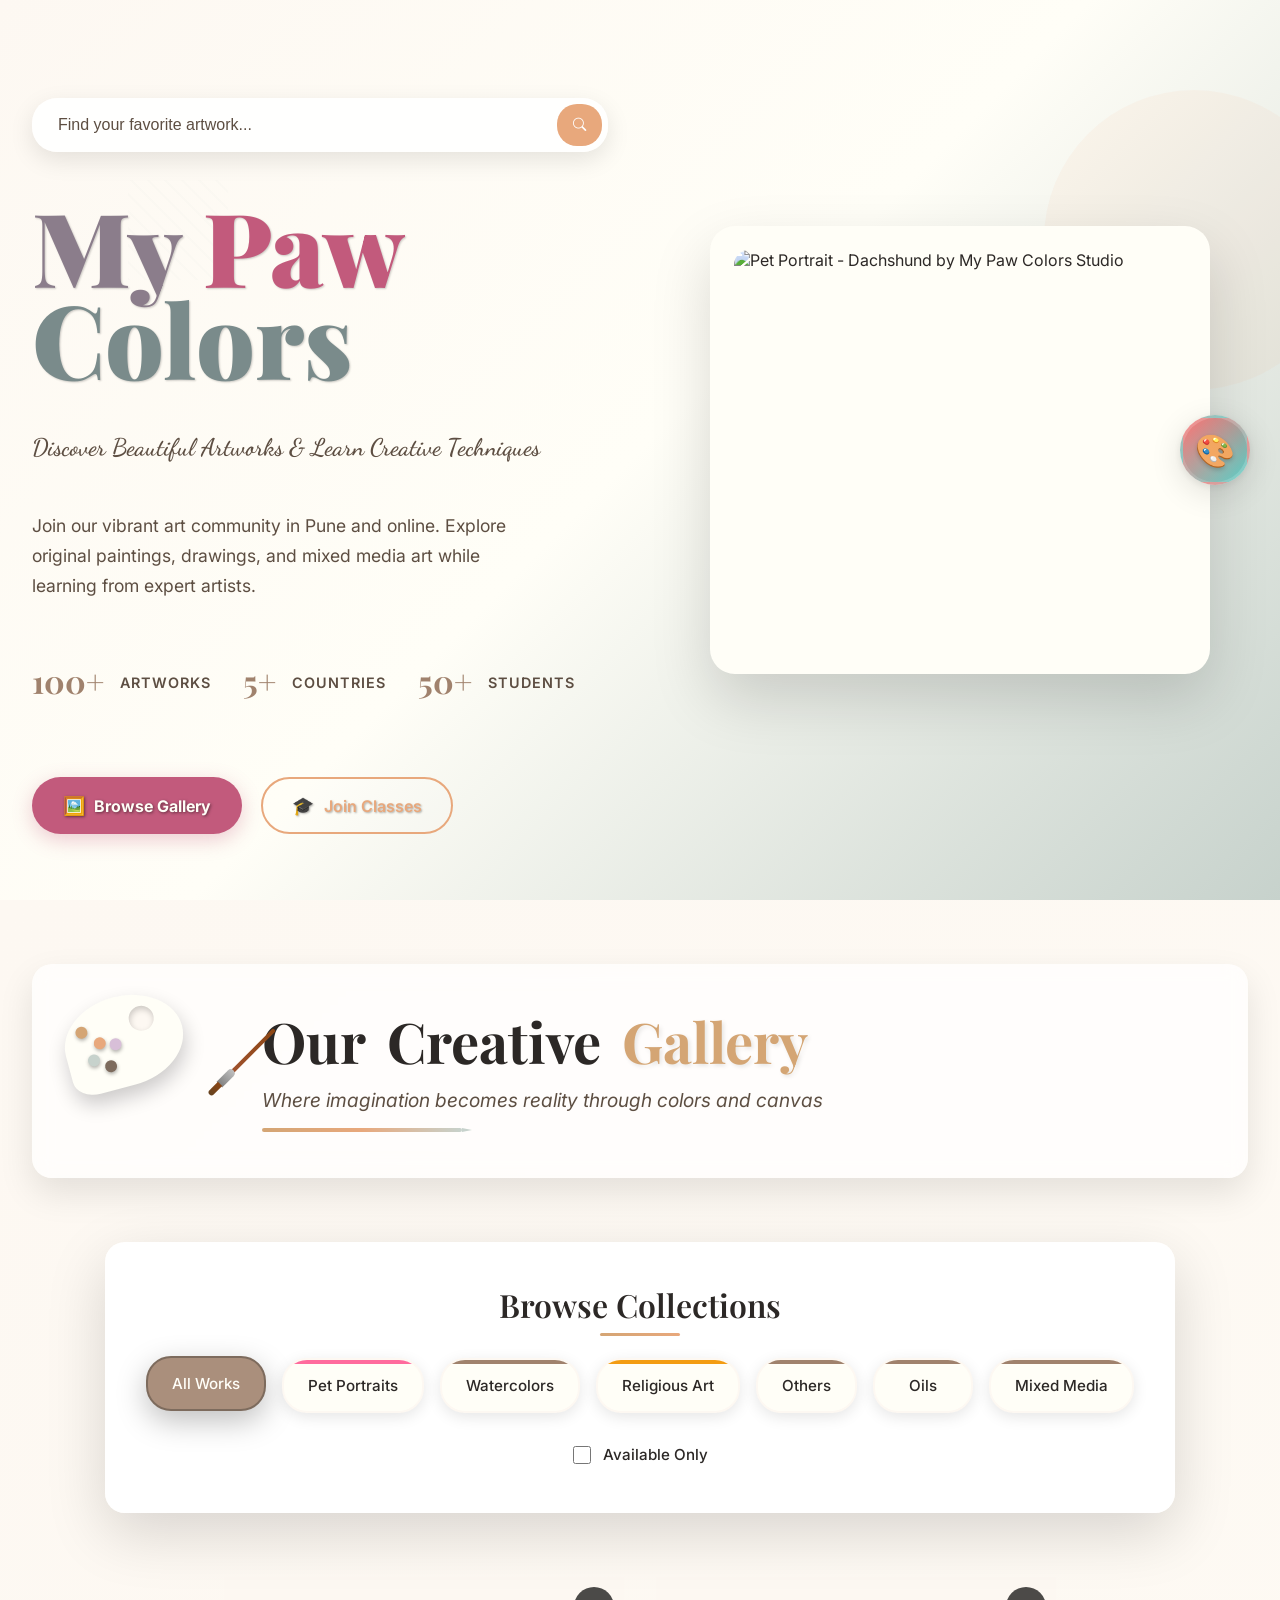
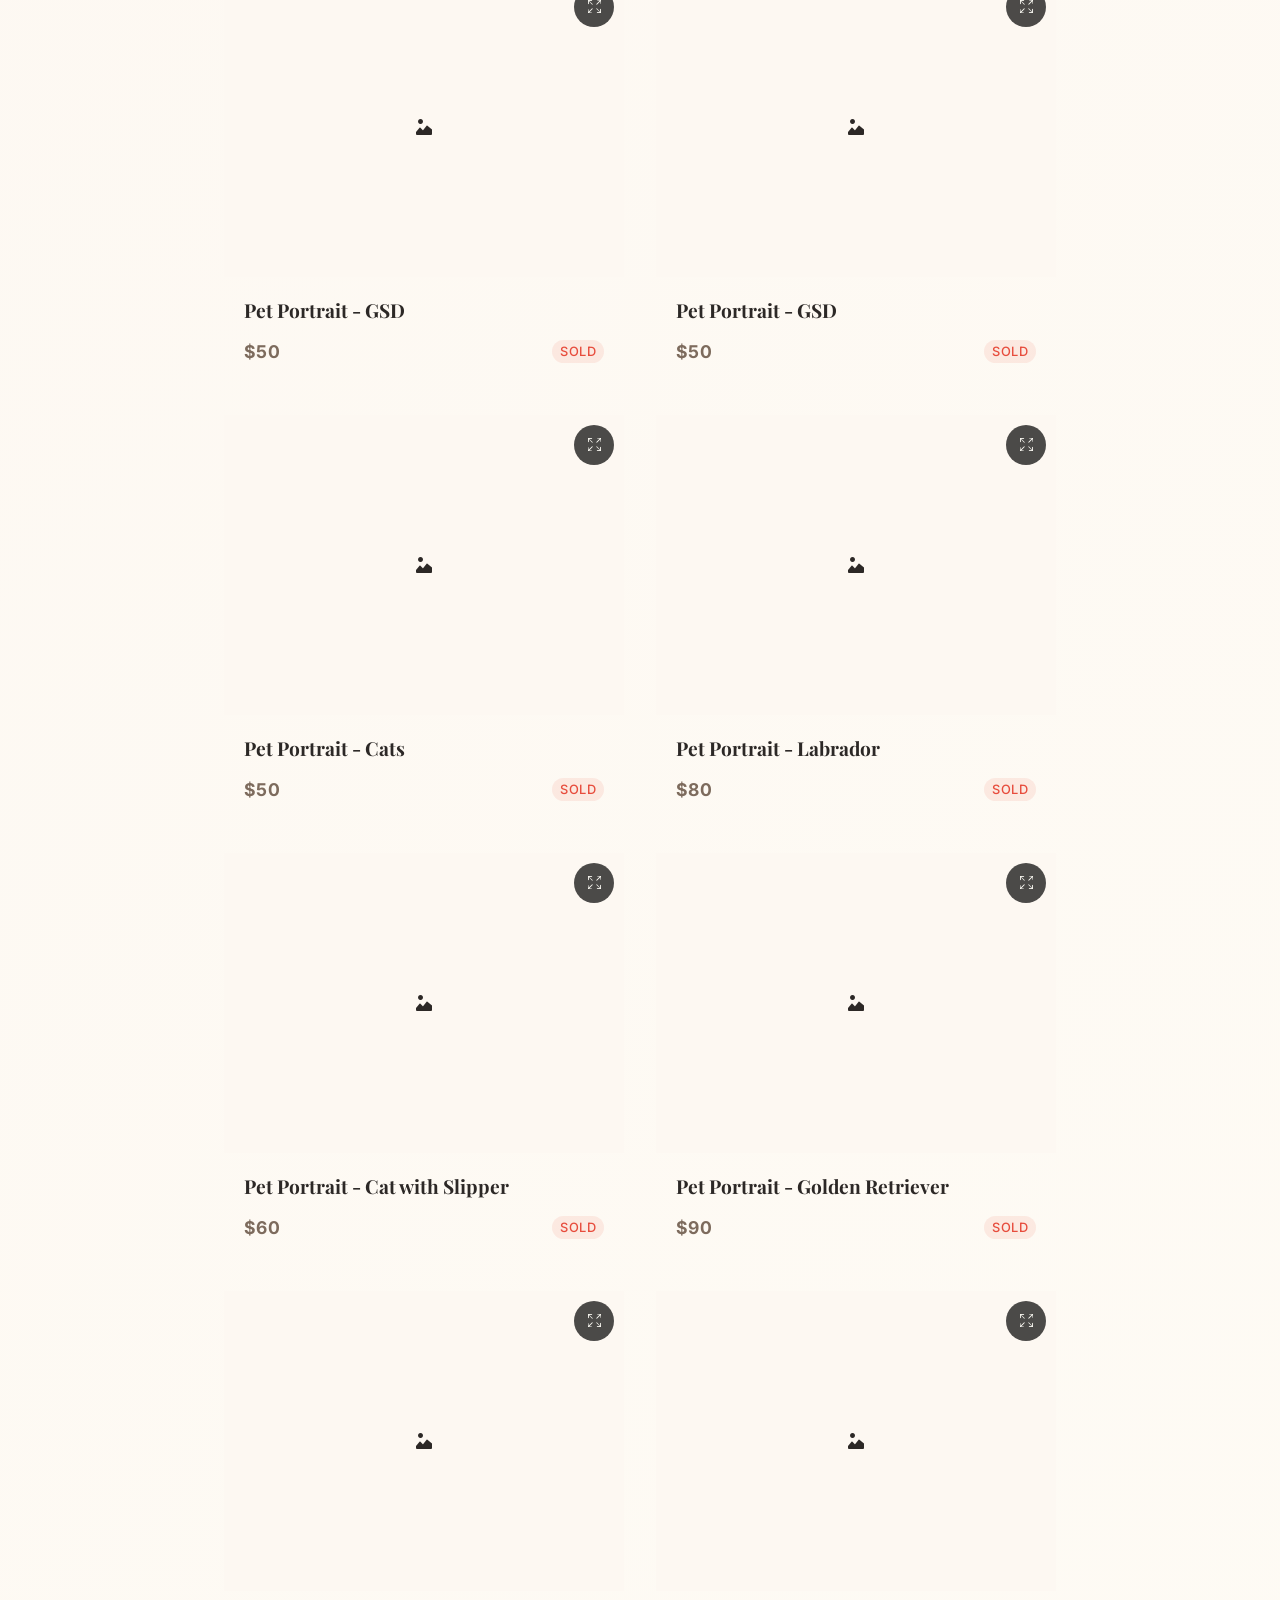
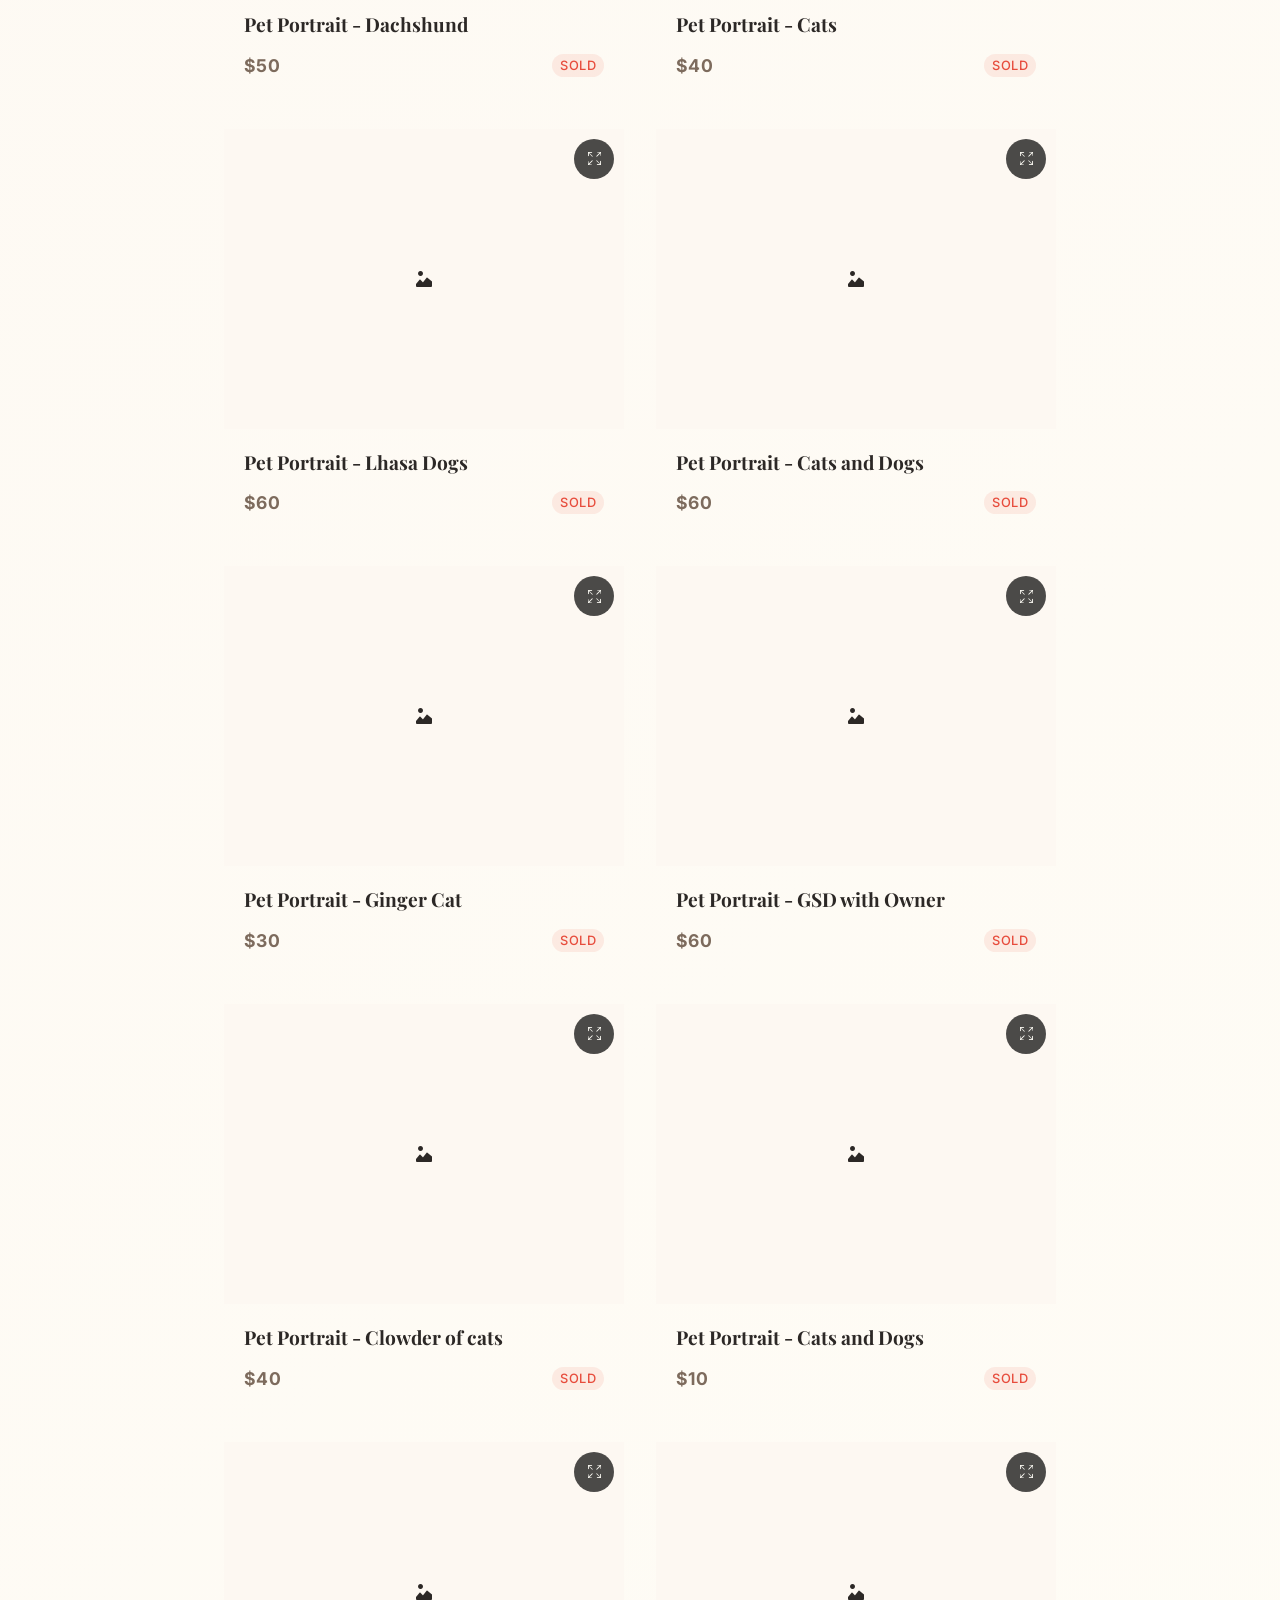
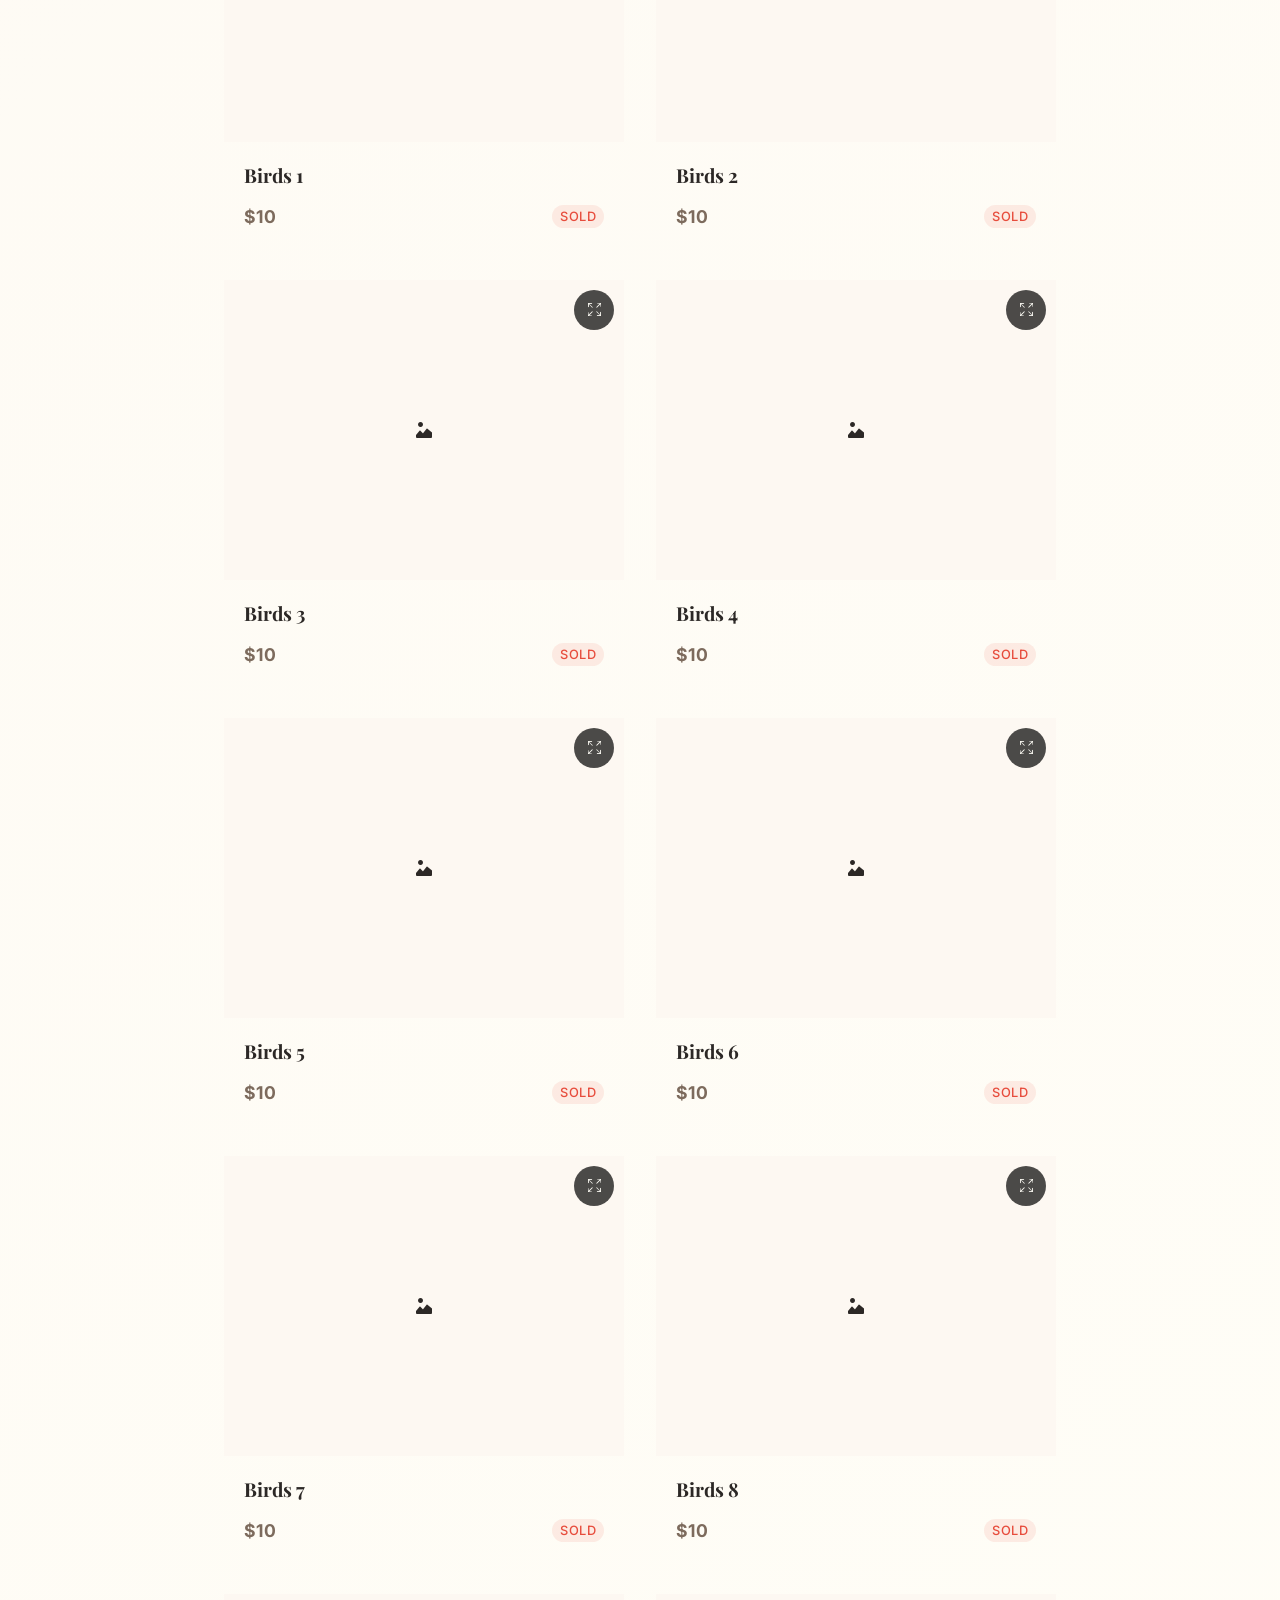
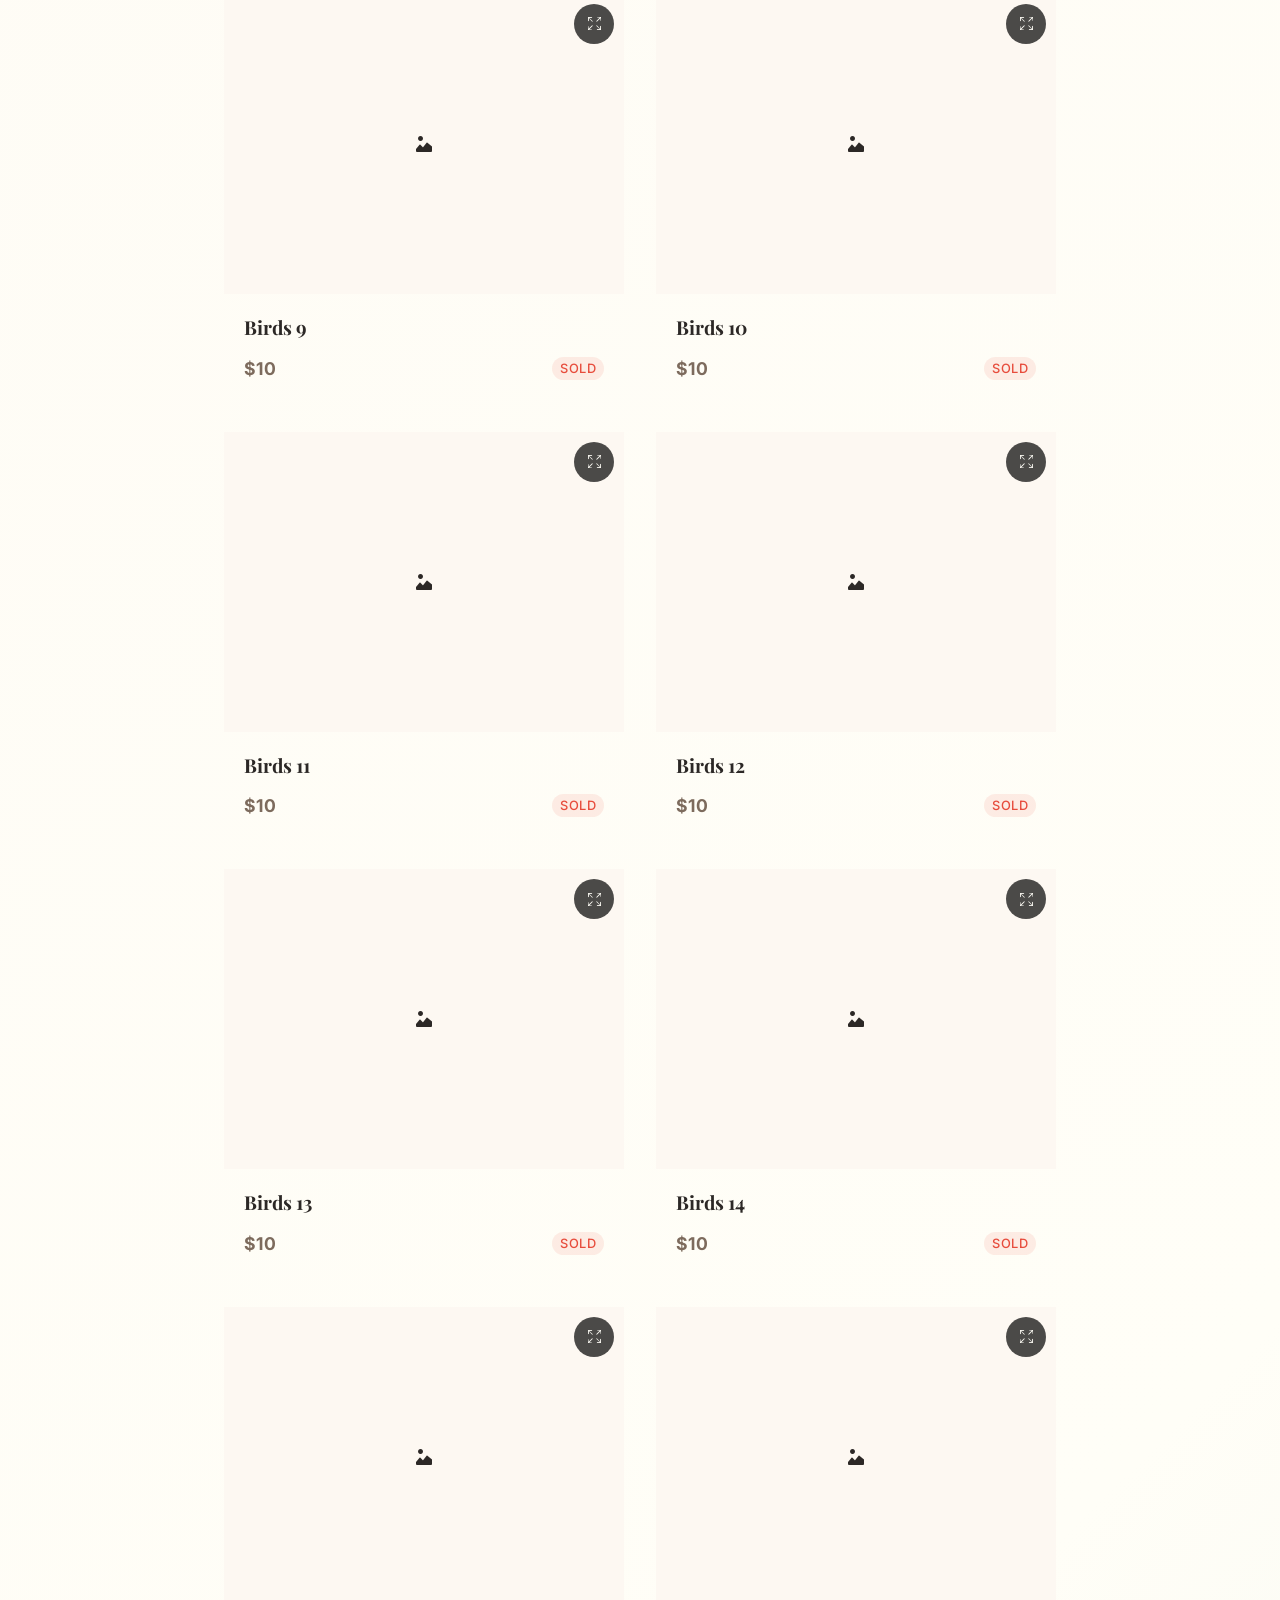
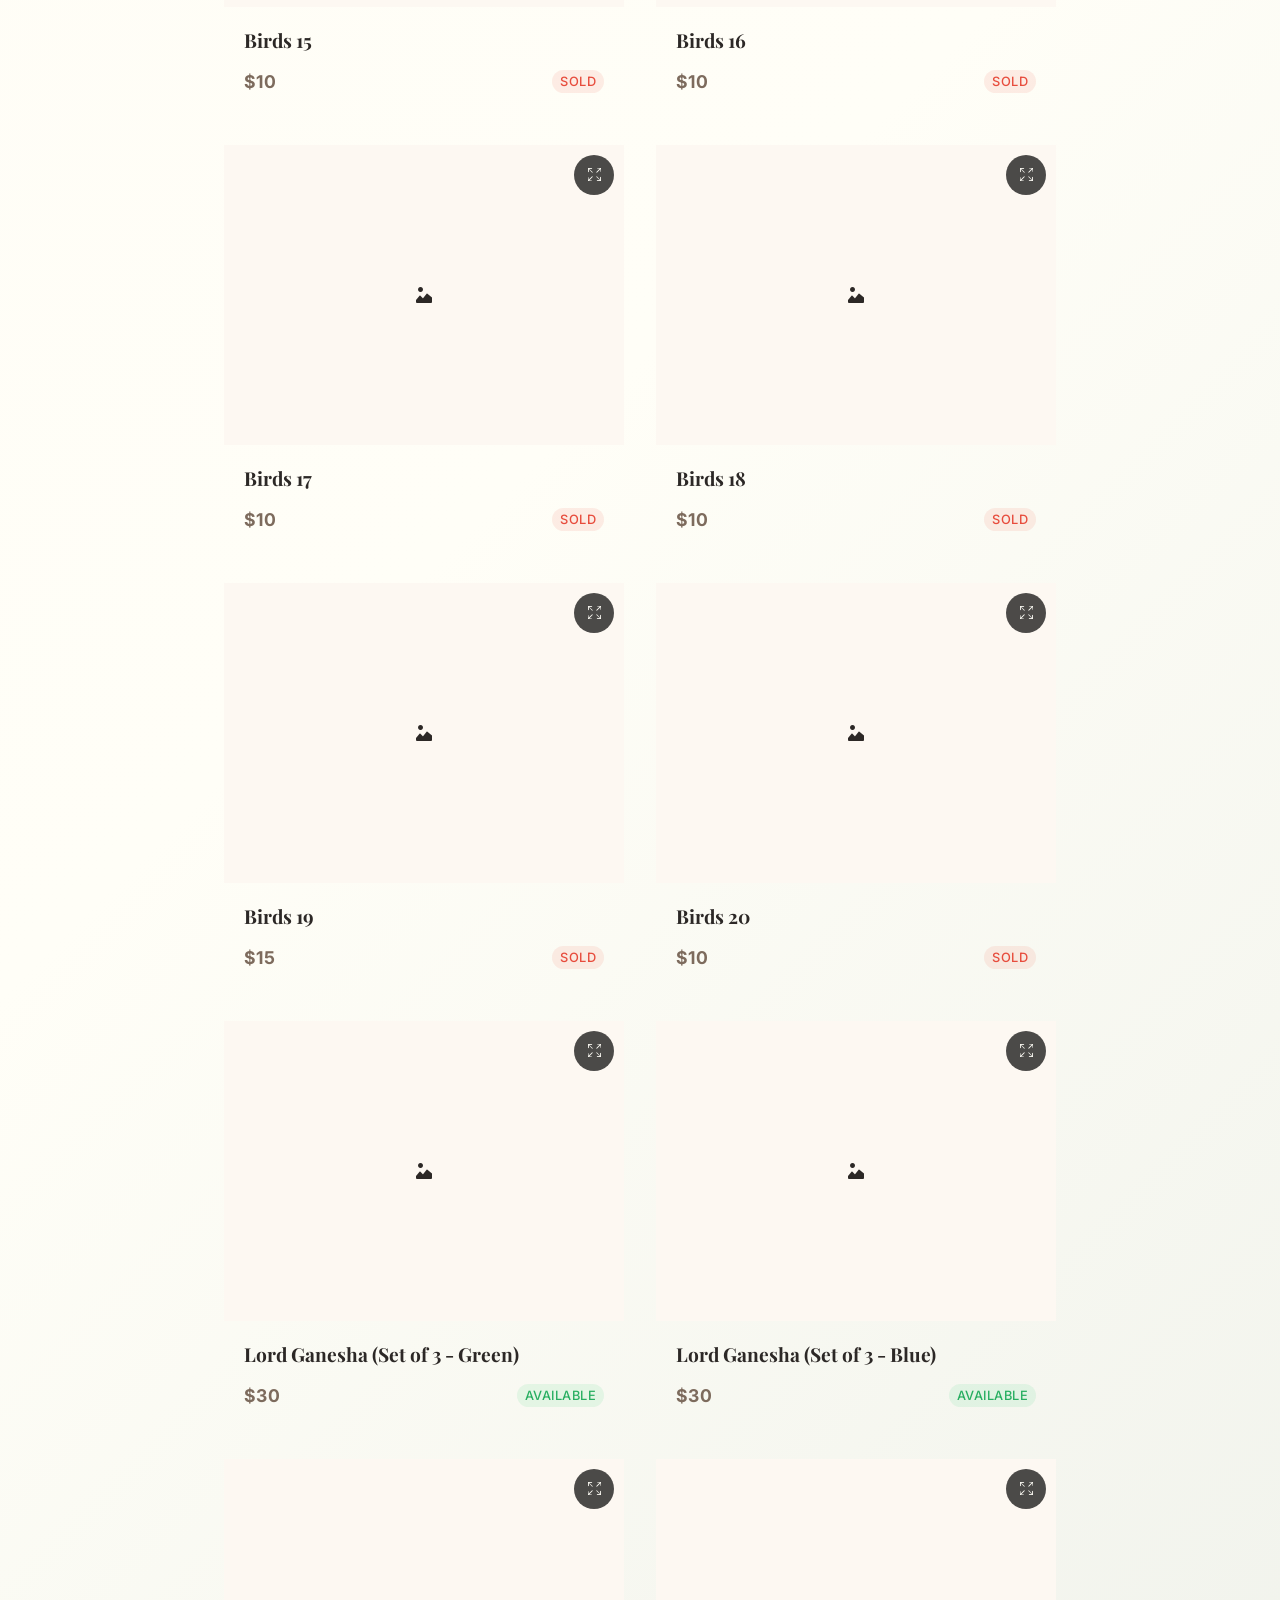
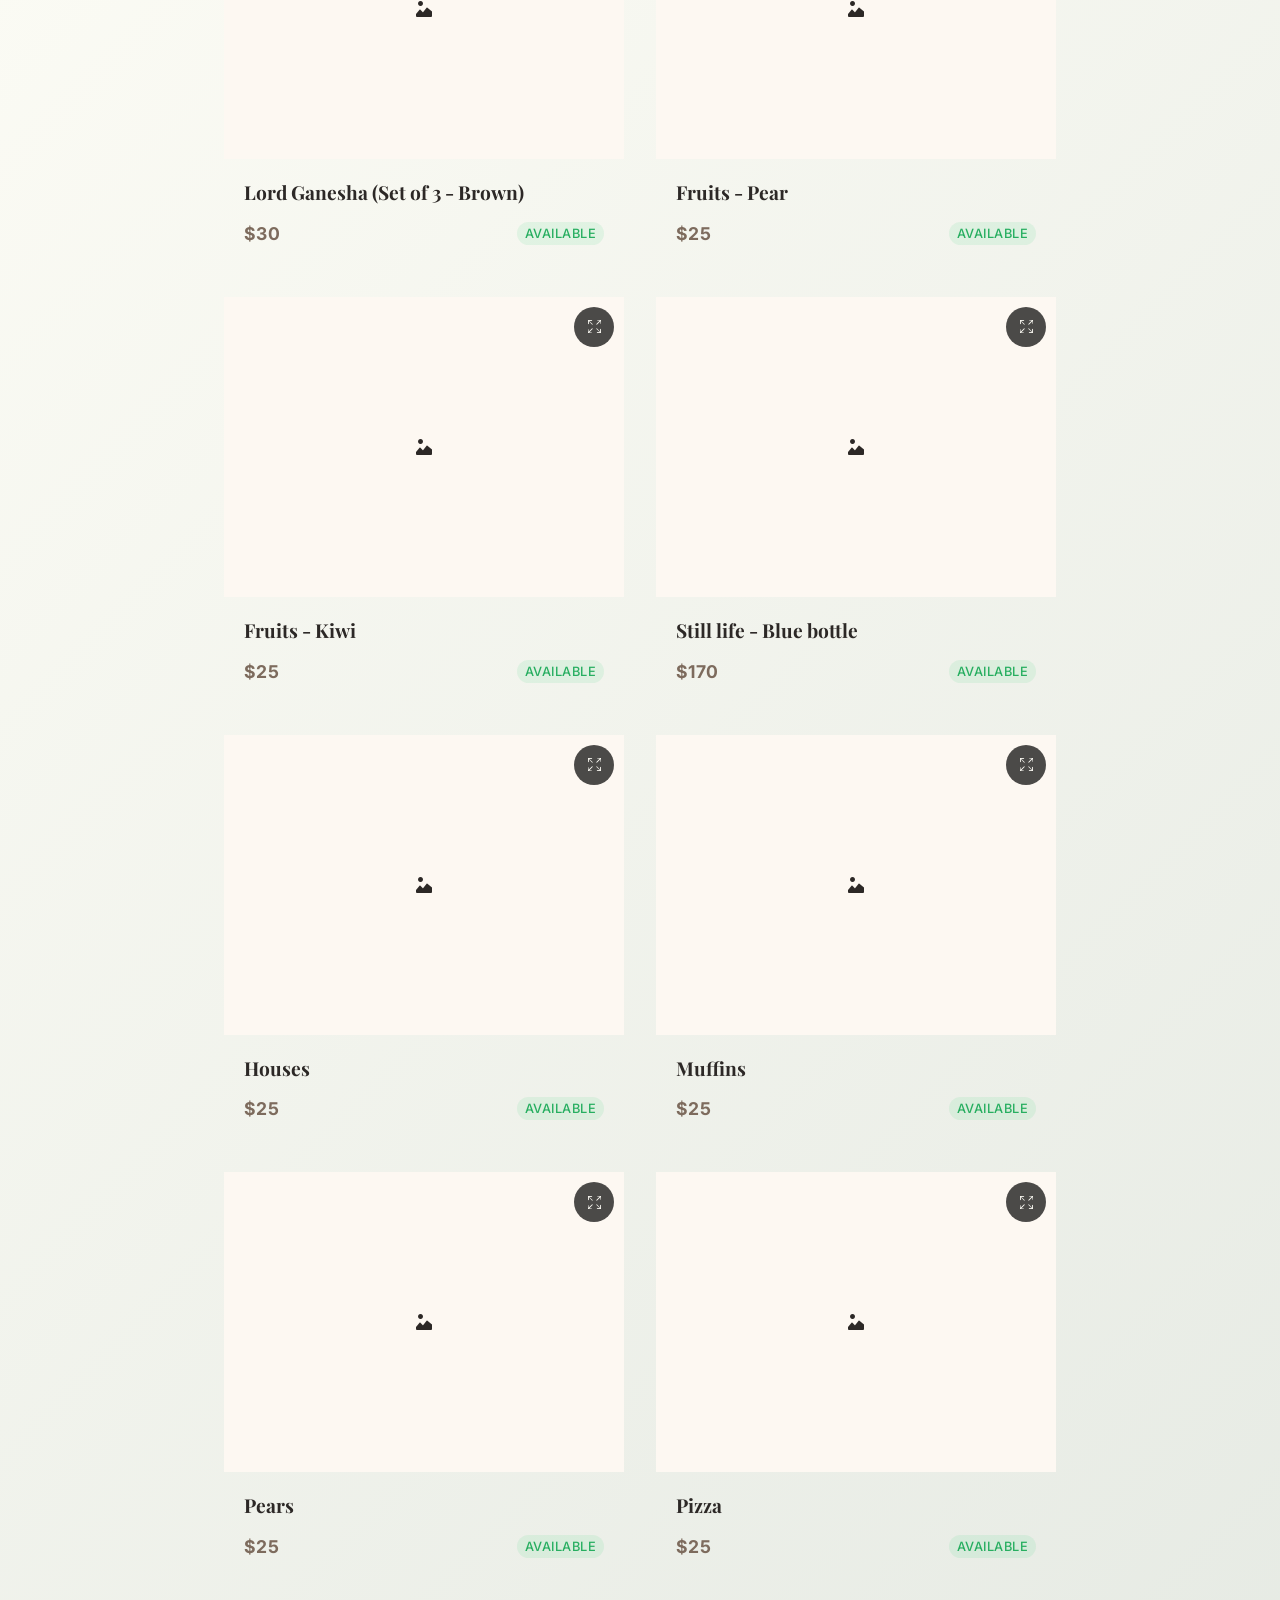
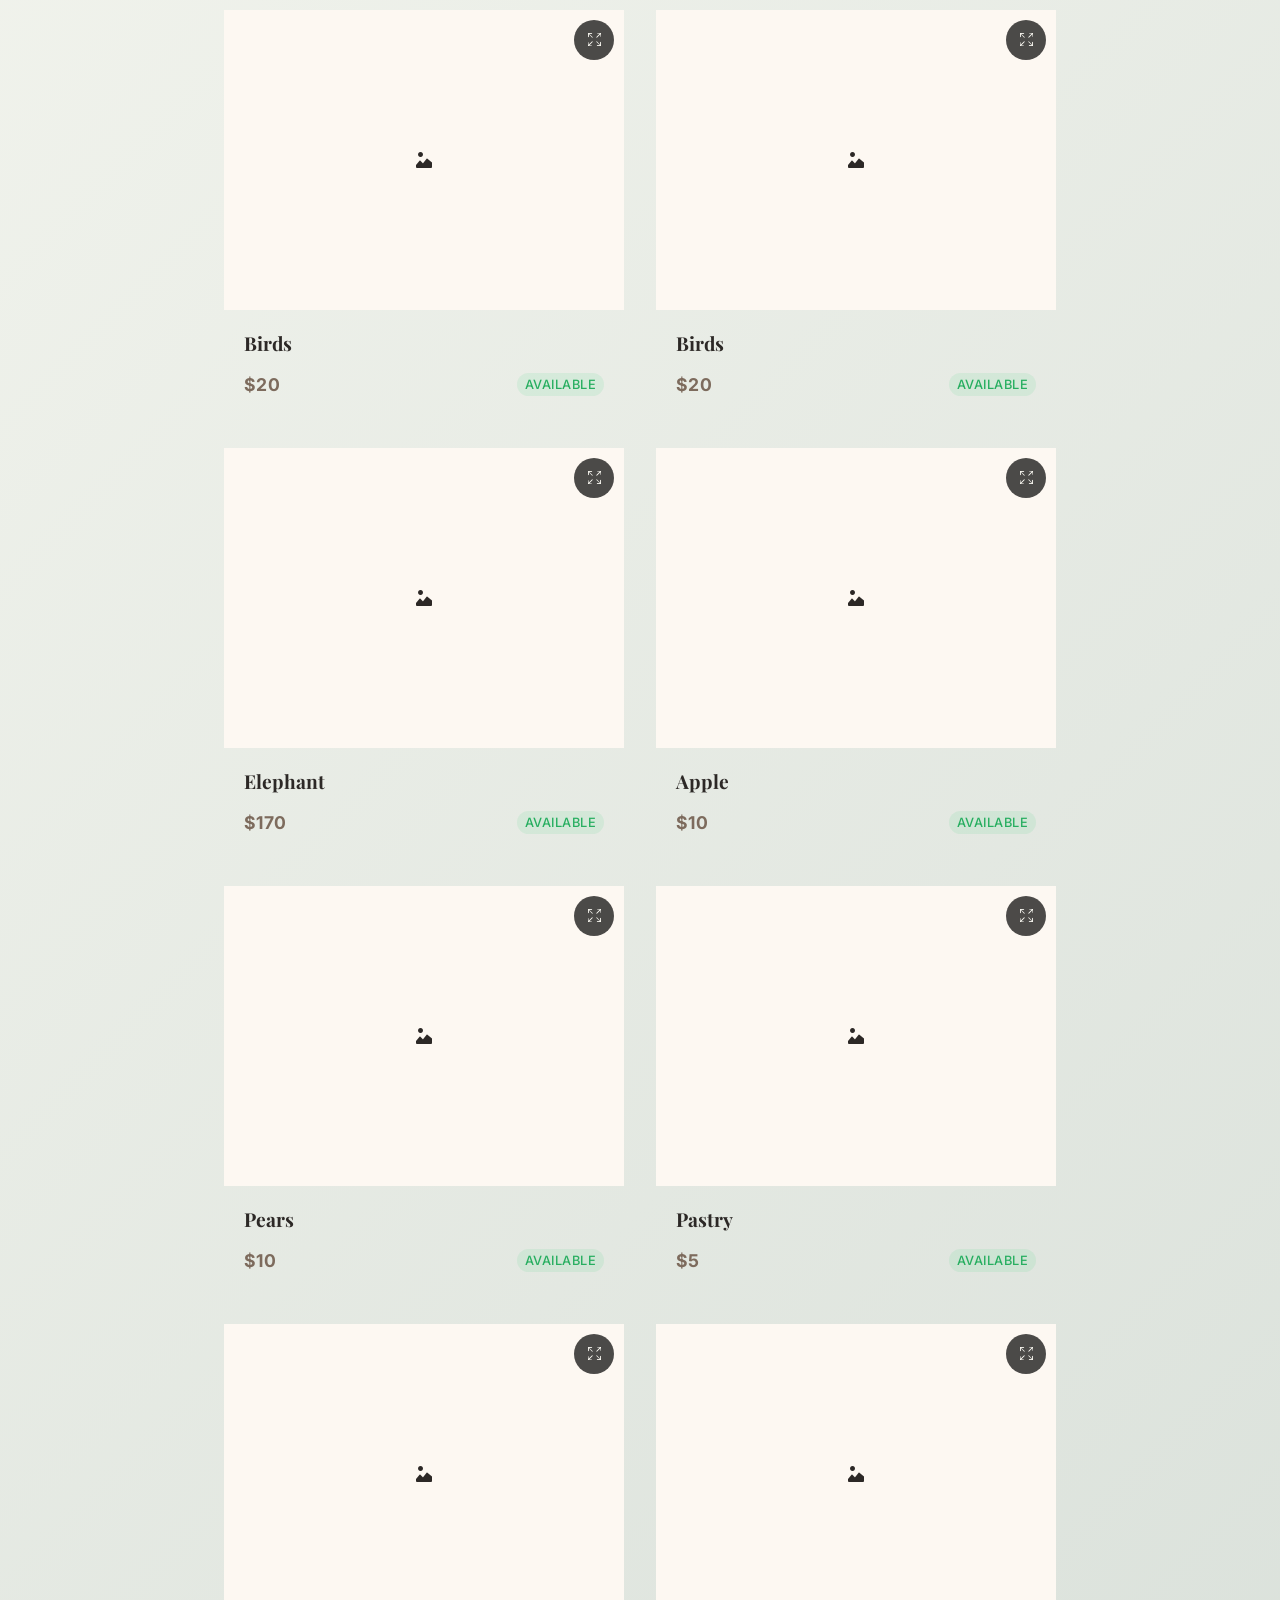
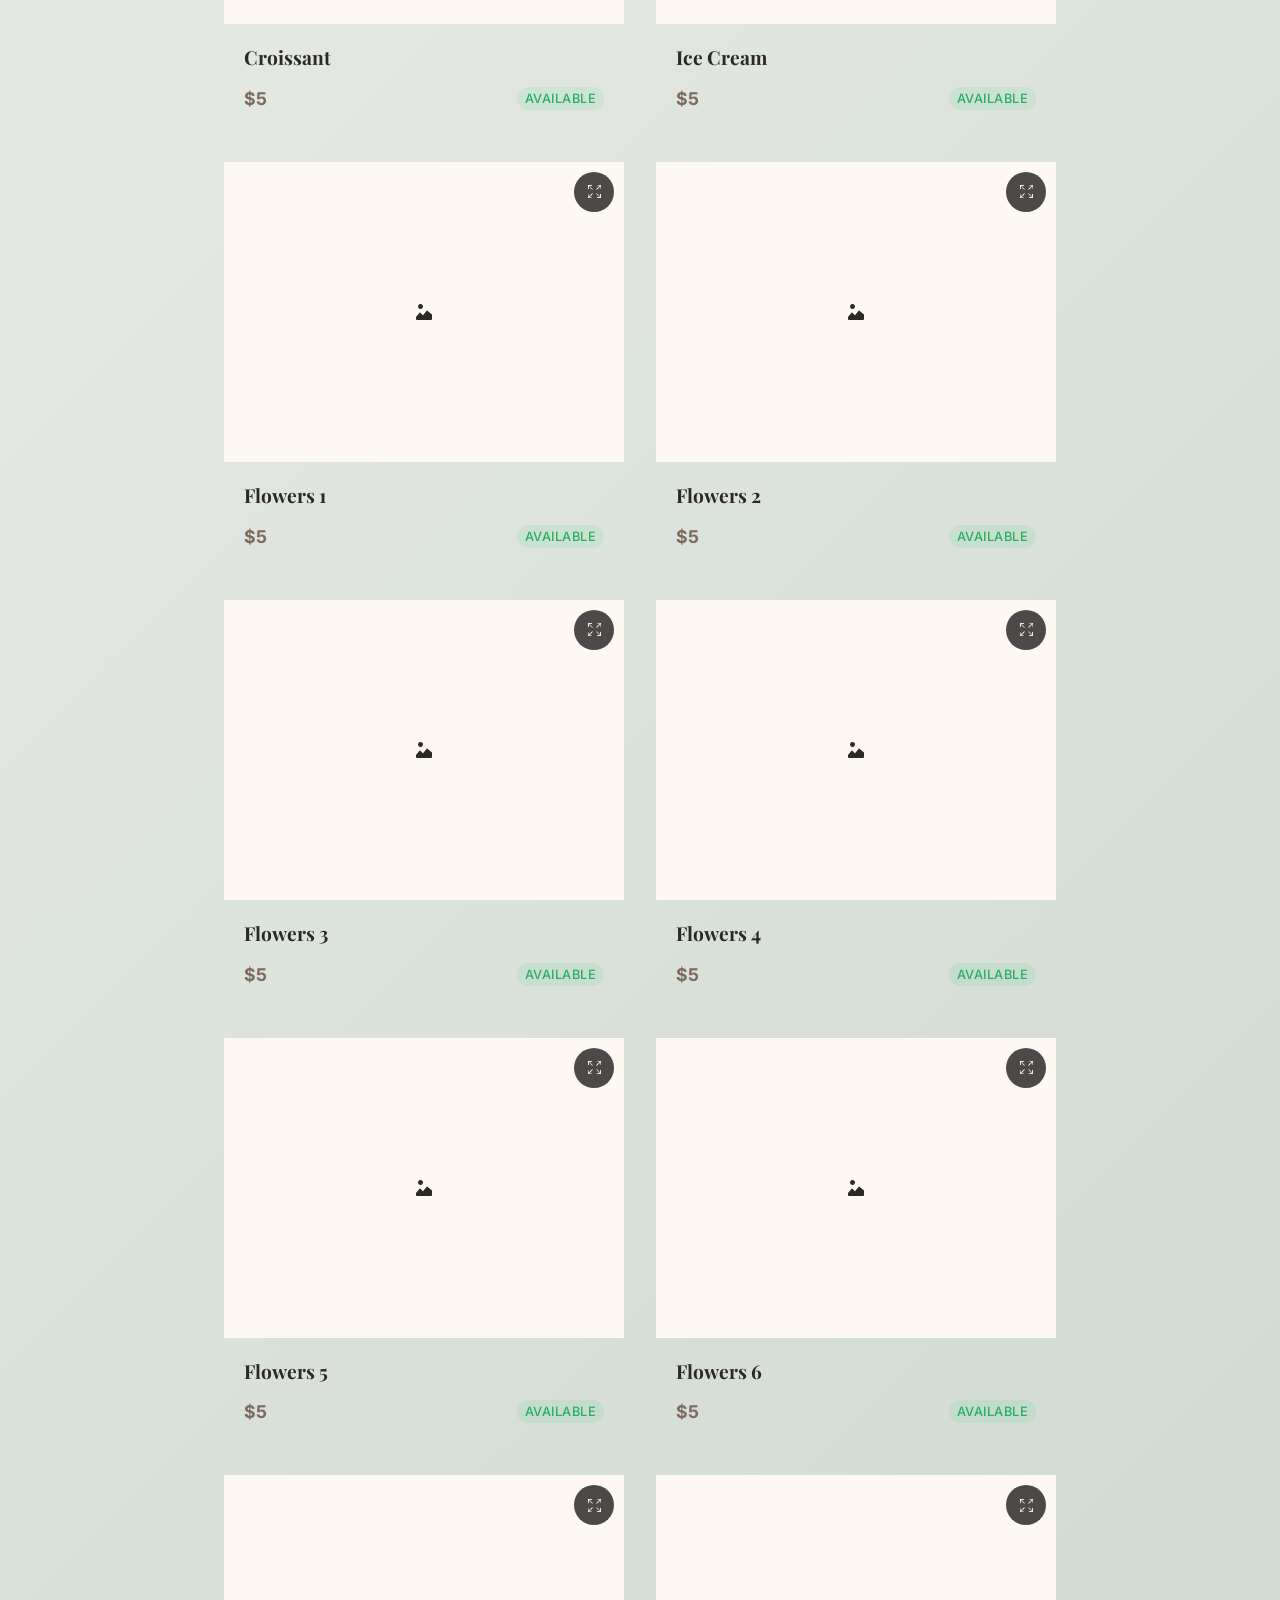
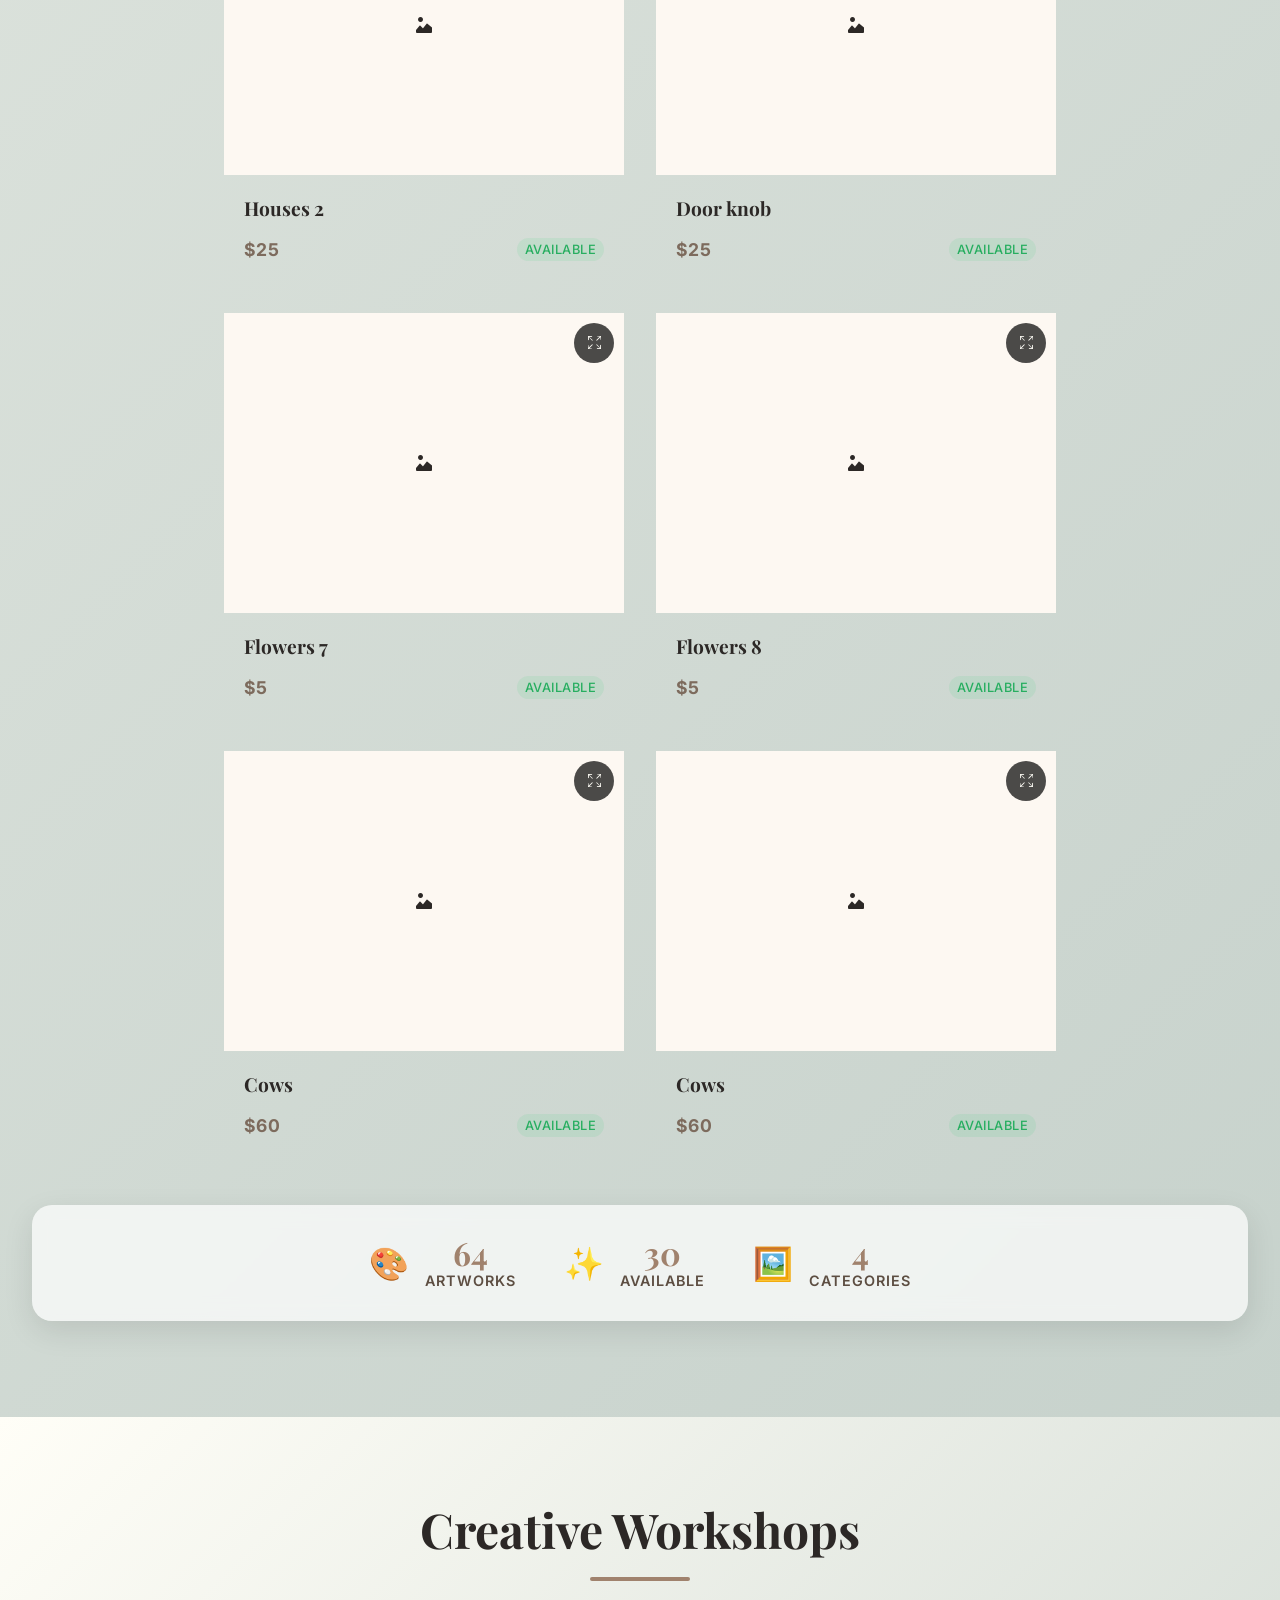
==== index.html @ 74fefe62 "Add files via upload" ====
﻿<!DOCTYPE html>
<html lang="en">
<head>
    <meta charset="UTF-8">
    <meta name="viewport" content="width=device-width, initial-scale=1.0">
    <meta name="description" content="My Paw Colors - Art Gallery & Classes in Kalyani Nagar, Pune. Online art classes available for US, Canada, Australia, Singapore, Malaysia & India.">
    <meta name="keywords" content="art gallery, art classes, paintings, drawings, Pune, Kalyani Nagar, online art classes, mixed media">
    <meta name="author" content="My Paw Colors">
    
    <title>My Paw Colors - Unleash Your Creative Soul</title>
    
    <!-- Favicon -->
    <link rel="icon" type="image/jpeg" href="my-paw-colors-logo.jpg">
    <link rel="apple-touch-icon" href="my-paw-colors-logo.jpg">
    <link rel="shortcut icon" type="image/jpeg" href="my-paw-colors-logo.jpg">
    
    <!-- Theme color -->
    <meta name="theme-color" content="#A0826D">
    
    <!-- Google Fonts -->
    <link href="https://fonts.googleapis.com/css2?family=Playfair+Display:wght@400;500;600;700;900&family=Inter:wght@300;400;500;600;700&family=Dancing+Script:wght@400;500;600;700&display=swap" rel="stylesheet">
    
    <!-- Bootstrap Icons -->
    <link rel="stylesheet" href="https://cdn.jsdelivr.net/npm/bootstrap-icons@1.10.0/font/bootstrap-icons.css">
    
    <!-- Custom CSS -->
    <link rel="stylesheet" href="styles.css">
</head>
<body>
    <!-- Loading Screen -->
    <div class="loading-screen" id="loadingScreen">
        <div class="paint-splash">
            <div class="splash-dot splash-1"></div>
            <div class="splash-dot splash-2"></div>
            <div class="splash-dot splash-3"></div>
            <div class="splash-dot splash-4"></div>
        </div>
        <h2 class="loading-text">Mixing Colors...</h2>
    </div>

    <!-- Paint Strokes Background -->
    <div class="paint-strokes">
        <div class="stroke stroke-1"></div>
        <div class="stroke stroke-2"></div>
        <div class="stroke stroke-3"></div>
    </div>

    <!-- Simple Floating Menu -->
    <nav class="side-nav" id="sideNav">
        <div class="nav-trigger" id="navTrigger">
            <div class="menu-icon">🎨</div>
            <div class="connection-line"></div>
        </div>
        <div class="nav-content">
            <ul class="nav-menu">
                <li><a href="#home" data-icon="🏠">Home</a></li>
                <li><a href="#gallery" data-icon="🖼️">Gallery</a></li>
                <li><a href="#classes" data-icon="🎨">Classes</a></li>
                <li><a href="#about" data-icon="📖">About</a></li>
                <li><a href="#contact" data-icon="📧">Contact</a></li>
            </ul>
        </div>
    </nav>
    <div class="nav-backdrop" id="navBackdrop"></div>

    <!-- Main Content -->
    <main class="main-content">
        
        <!-- Hero Section with Image -->
        <section id="home" class="hero-canvas">
            <div class="hero-container">
                <div class="hero-layout">
                    <!-- Hero Content -->
                    <div class="hero-content">
                        <!-- Hero Search Box -->
                        <div class="hero-search-container">
                            <div class="search-box">
                                <input type="text" id="heroSearchInput" placeholder="Find your favorite artwork..." class="search-input">
                                <button class="search-btn" id="heroSearchBtn">
                                    <i class="bi bi-search"></i>
                                </button>
                            </div>
                            <div class="search-results" id="heroSearchResults"></div>
                        </div>
                        
                        <h1 class="hero-title">
                            <span class="word-my">My</span>
                            <span class="word-paw">Paw</span>
                            <span class="word-colors">Colors</span>
                        </h1>
                        
                        <p class="hero-subtitle">
                            Discover Beautiful Artworks & Learn Creative Techniques
                        </p>
                        
                        <p class="hero-description">
                            Join our vibrant art community in Pune and online. Explore original paintings, 
                            drawings, and mixed media art while learning from expert artists.
                        </p>
                        
                        <div class="hero-stats-row">
                            <div class="stat-item">
                                <span class="stat-number">100+</span>
                                <span class="stat-label">Artworks</span>
                            </div>
                            <div class="stat-item">
                                <span class="stat-number">5+</span>
                                <span class="stat-label">Countries</span>
                            </div>
                            <div class="stat-item">
                                <span class="stat-number">50+</span>
                                <span class="stat-label">Students</span>
                            </div>
                        </div>
                        
                        <div class="hero-actions">
                            <a href="#gallery" class="btn-hero primary">
                                <span class="btn-icon">🖼️</span>
                                <span class="btn-text">Browse Gallery</span>
                            </a>
                            <a href="#classes" class="btn-hero secondary">
                                <span class="btn-icon">🎓</span>
                                <span class="btn-text">Join Classes</span>
                            </a>
                        </div>
                    </div>
                    
                    <!-- Dynamic Hero Image -->
                    <div class="hero-image-section">
                        <div class="image-container">
                            <div class="image-frame" id="heroImageFrame">
                                <img src="my-paw-colors-logo.jpg" alt="My Paw Colors - Beautiful Artwork" class="hero-image" id="heroImage" loading="eager">
                                <div class="image-overlay" id="heroOverlay">
                                    <div class="overlay-content">
                                        <span class="artwork-title" id="heroArtworkTitle">My Paw Colors</span>
                                        <span class="artwork-price" id="heroArtworkPrice">Art Gallery & Studio</span>
                                        <button class="view-artwork-btn" id="viewArtworkBtn">
                                            <span class="btn-icon">👁️</span>
                                            <span class="btn-text">View Details</span>
                                        </button>
                                    </div>
                                </div>
                                
                                <!-- Loading indicator -->
                                <div class="image-loading" id="imageLoading">
                                    <div class="loading-spinner"></div>
                                </div>
                            </div>
                            



                                    

                                </div>


                                    
                                </div>
                            </div>
                        </div>
                    </div>
                </div>
            </div>
            
            <!-- Background Elements -->
            <div class="hero-bg-elements">
                <div class="bg-circle circle-1"></div>
                <div class="bg-circle circle-2"></div>
                <div class="bg-pattern"></div>
            </div>
        </section>

        <!-- Gallery Section - Enhanced Artistic Layout -->
        <section id="gallery" class="gallery-atelier">
            <div class="gallery-canvas">
                <!-- Gallery Header with Artistic Flair -->
                <div class="gallery-header">
                    <div class="header-artwork">
                        <div class="paint-palette">
                            <div class="palette-hole"></div>
                            <div class="color-splotch splotch-1"></div>
                            <div class="color-splotch splotch-2"></div>
                            <div class="color-splotch splotch-3"></div>
                            <div class="color-splotch splotch-4"></div>
                            <div class="color-splotch splotch-5"></div>
                        </div>
                        <div class="paint-brush">
                            <div class="brush-handle"></div>
                            <div class="brush-ferrule"></div>
                            <div class="brush-bristles"></div>
                        </div>
                    </div>
                    <div class="header-text">
                        <h2 class="gallery-title">
                            <span class="title-word">Our</span>
                            <span class="title-word">Creative</span>
                            <span class="title-word highlight">Gallery</span>
                        </h2>
                        <p class="gallery-subtitle">Where imagination becomes reality through colors and canvas</p>
                        <div class="paint-drip-line"></div>
                    </div>
                </div>

                <!-- Enhanced Filter System -->
                <div class="filter-studio">
                    <div class="studio-easel">
                        <div class="easel-stand-mini"></div>
                        <div class="filter-canvas">
                            <h3 class="filter-title">Browse Collections</h3>
                            <div class="art-supplies" id="dynamic-filters">
                                <!-- Dynamic filter buttons will be generated here -->
                            </div>
                            <div class="filter-options">
                                <label class="hide-sold-toggle">
                                    <input type="checkbox" id="hideSoldCheckbox">
                                    <span class="toggle-label">Available Only</span>
                                </label>
                            </div>
                        </div>
                    </div>
                </div>

                <!-- Enhanced Gallery Grid -->
                <div class="artwork-exhibition">
                    <div class="exhibition-wall" id="galleryContainer">
                        <!-- Artworks will be loaded here -->
                    </div>
                    
                    <!-- Gallery Stats -->
                    <div class="gallery-stats">
                        <div class="stat-item">
                            <div class="stat-icon">🎨</div>
                            <div class="stat-text">
                                <span class="stat-number" id="totalArtworks">0</span>
                                <span class="stat-label">Artworks</span>
                            </div>
                        </div>
                        <div class="stat-item">
                            <div class="stat-icon">✨</div>
                            <div class="stat-text">
                                <span class="stat-number" id="availableArtworks">0</span>
                                <span class="stat-label">Available</span>
                            </div>
                        </div>
                        <div class="stat-item">
                            <div class="stat-icon">🖼️</div>
                            <div class="stat-text">
                                <span class="stat-number" id="categoriesCount">4</span>
                                <span class="stat-label">Categories</span>
                            </div>
                        </div>
                    </div>
                </div>
            </div>
        </section>

        <!-- Classes Section - Studio Layout -->
        <section id="classes" class="classes-atelier">
            <div class="atelier-container">
                <div class="section-intro">
                    <h2 class="atelier-title">Creative Workshops</h2>
                    <div class="title-underline"></div>
                    <p class="atelier-description">Nurture your artistic journey with expert guidance</p>
                </div>
                
                <div class="workshop-cards">
                    <!-- Online Classes Card -->
                    <div class="workshop-card online-workshop">
                        <div class="card-easel">
                            <div class="easel-stand"></div>
                            <div class="canvas-board">
                                <div class="card-content">
                                    <div class="workshop-icon">
                                        <i class="bi bi-laptop"></i>
                                    </div>
                                    <h3 class="workshop-title">Virtual Studio</h3>
                                    <p class="workshop-description">
                                        Join our online art sessions from the comfort of your home.
                                        Perfect for creative souls who love to explore art without boundaries.
                                    </p>
                                    <ul class="workshop-features">
                                        <li>Live interactive sessions</li>
                                        <li>Active group class or personal class</li>
                                        <li>Personal critiques</li>
                                        <li>Flexible timing</li>
                                    </ul>
                                    <div class="global-reach">
                                        <span class="reach-label">Available Worldwide:</span>
                                        <div class="country-flags">
                                            <span class="flag">🇺🇸</span>
                                            <span class="flag">🇨🇦</span>
                                            <span class="flag">🇦🇺</span>
                                            <span class="flag">🇸🇬</span>
                                            <span class="flag">🇲🇾</span>
                                            <span class="flag">🇮🇳</span>
                                        </div>
                                    </div>
                                </div>
                            </div>
                        </div>
                    </div>
                    
                    <!-- In-Person Classes Card -->
                    <div class="workshop-card physical-workshop">
                        <div class="card-easel">
                            <div class="easel-stand"></div>
                            <div class="canvas-board">
                                <div class="card-content">
                                    <div class="workshop-icon">
                                        <i class="bi bi-palette2"></i>
                                    </div>
                                    <h3 class="workshop-title">Physical Studio</h3>
                                    <p class="workshop-description">
                                        Experience the magic of hands-on creation from your home, with a personal attention and guidance. Classes will be conducted at your home.
                                    </p>
                                    <ul class="workshop-features">
                                        <li>Hands-on mentoring</li>
                                        <li>Premium materials</li>
                                        <li>Personal one on one class</li>
                                        <li>Ideal for beginners and advanced artists</li>
                                        
                                    </ul>
                                    <div class="location-info">
                                        <span class="location-label">Our Location:</span>
                                        <div class="studio-address">
                                            <i class="bi bi-geo-alt"></i>
                                            <span>Kalyani Nagar, Pune, Maharashtra, India</span>
                                        </div>
                                    </div>
                                </div>
                            </div>
                        </div>
                    </div>
                </div>
                
                <!-- Call to Action -->
                <div class="workshop-cta">
                    <a href="#contact" class="btn-hero primary">
                        <span class="btn-icon">📧</span>
                        <span class="btn-text">Contact Us to Enroll</span>
                    </a>
                </div>
            </div>
        </section>

        <!-- About Section - Storytelling Layout -->
        <section id="about" class="about-story">
            <div class="story-container">
                <div class="story-visual">
                    <div class="artist-portrait">
                        <div class="portrait-frame">
                            <img src="my-paw-colors-logo.jpg" alt="My Paw Colors Story" class="portrait-image">
                            <div class="frame-corners">
                                <span class="corner corner-tl"></span>
                                <span class="corner corner-tr"></span>
                                <span class="corner corner-bl"></span>
                                <span class="corner corner-br"></span>
                            </div>
                        </div>
                        <div class="palette-decoration">
                            <div class="color-dot dot-1"></div>
                            <div class="color-dot dot-2"></div>
                            <div class="color-dot dot-3"></div>
                            <div class="color-dot dot-4"></div>
                            <div class="color-dot dot-5"></div>
                        </div>
                    </div>
                </div>
                
                <div class="story-narrative">
                    <h2 class="story-title">Our Creative Journey</h2>
                    <div class="story-chapters">
                        <div class="chapter">
                            <div class="chapter-number">01</div>
                            <div class="chapter-content">
                                <h3>The Vision</h3>
                                <p>My Paw Colors began as a dream to create a sanctuary where creativity knows no boundaries. More than an art gallery, we are a vibrant community celebrating the beauty of artistic expression.</p>
                            </div>
                        </div>
                        
                        <div class="chapter">
                            <div class="chapter-number">02</div>
                            <div class="chapter-content">
                                <h3>The Collection</h3>
                                <p>Our curated collection spans diverse artistic expressions—from traditional paintings to contemporary mixed media. Each piece tells a unique story and invites viewers into the artist's world.</p>
                            </div>
                        </div>
                        
                        <div class="chapter">
                            <div class="chapter-number">03</div>
                            <div class="chapter-content">
                                <h3>The Community</h3>
                                <p>Through our classes, we nurture creativity and provide a supportive environment for artists of all levels. Whether you're a beginner or experienced artist, we have something special for your journey.</p>
                            </div>
                        </div>
                    </div>
                </div>
            </div>
        </section>

        <!-- Newspaper Article Section -->
        <section id="press" class="newspaper-article">
            <div class="newspaper-container">
                <div class="newspaper-header">
                    <h2 class="section-title">Featured in the Press</h2>
                    <p class="section-subtitle">Capturing the hearts and souls of beloved pets through art</p>
                </div>
                
                <div class="article-layout">
                    <div class="newspaper-content">
                        <div class="article-header">
                            <div class="publication-info">
                                <img src="https://www.thehindu.com/theme/images/th-online/thehindu-logo.svg" alt="The Hindu" class="publication-logo">
                                <span class="publication-date">March 15, 2024</span>
                                <a href="https://www.thehindu.com/society/these-artists-capture-your-pets-adorable-moments-on-canvas-portraits/article26184393.ece" target="_blank" class="original-article-link">Read Original Article</a>
                            </div>
                            <h1 class="article-headline">These Artists Capture Your Pets' Adorable Moments on Canvas</h1>
                            <p class="article-subtitle">Pet portraits have become increasingly popular as owners seek to immortalize their beloved companions through personalized artwork</p>
                        </div>
                        
                        <div class="article-body">
                            <div class="article-text">
                                <p class="article-paragraph">
                                    "Every pet has a unique personality that shines through their eyes," says the artist behind My Paw Colors. "When I paint a pet, I'm capturing their soul and the love they bring to their families."
                                </p>
                                
                                <div class="article-quote">
                                    <blockquote>
                                        "The joy on a client's face when they see their pet brought to life on canvas is pure magic."
                                    </blockquote>
                                    <cite>— Featured Artist, My Paw Colors</cite>
                                </div>
                                
                                <p class="article-paragraph">
                                    From playful puppies to regal cats, each portrait tells a story. The artistic process involves understanding the pet's personality and translating that essence into vibrant artwork that becomes a treasured family heirloom.
                                </p>
                            </div>
                            
                            <div class="article-sidebar">
                                <div class="featured-image">
                                    <img src="my-paw-colors-logo.jpg" alt="Pet Portrait in Progress" class="article-photo">
                                    <caption class="photo-caption">Custom pet portraits that capture personality and essence.</caption>
                                </div>
                                
                                <div class="article-highlights">
                                    <h3>Services</h3>
                                    <ul>
                                        <li>Custom pet portraits</li>
                                        <li>Multiple artistic styles</li>
                                        <li>Memorial portraits</li>
                                    </ul>
                                </div>
                            </div>
                        </div>
                    </div>
                </div>
            </div>
        </section>

        <!-- Contact Section - Interactive Canvas -->
        <section id="contact" class="contact-canvas">
            <div class="canvas-workspace">
                <div class="workspace-header">
                    <h2 class="workspace-title">Let's Create Together</h2>
                </div>
                
                <div class="contact-easel">
                    <div class="easel-frame">
                        <div class="contact-form-container">
                            <div class="google-form-wrapper">
                                <iframe 
                                    src="https://docs.google.com/forms/d/e/1FAIpQLSf406LHg5ET0dIJkin0vmb-ToxUFGEOFJF9dN6x_kq0fuVsLg/viewform?embedded=true" 
                                    class="contact-iframe"
                                    frameborder="0" 
                                    marginheight="0" 
                                    marginwidth="0"
                                    width="100%"
                                    height="700"
                                    >
                                    Loading contact form...
                                </iframe>
                            </div>
                        </div>
                    </div>
                </div>
            </div>
        </section>

    </main>

    <!-- Footer - Artist Signature Style -->
    <footer class="artist-signature">
        <div class="signature-content">
            <div class="brand-signature">
                <img src="my-paw-colors-logo.jpg" alt="My Paw Colors" class="signature-logo">
                <div class="signature-text">
                    <h4 class="signature-name">My Paw Colors</h4>
                    <p class="signature-tagline">Where creativity comes alive through colors and imagination</p>
                </div>
            </div>
            
            <div class="signature-social">
                <div class="social-palette">
                    
                    <a href="https://www.instagram.com/mypawcolors" target="_blank" class="social-color instagram"><i class="bi bi-instagram"></i></a>
                    <a href="https://www.facebook.com/mypawcolors" target="_blank" class="social-color facebook"><i class="bi bi-facebook"></i></a>
                    <!-- <a href="#" class="social-color twitter"><i class="bi bi-twitter"></i></a>
                    <a href="#" class="social-color youtube"><i class="bi bi-youtube"></i></a>-->
                </div>
            </div>
            
            <div class="copyright-mark">
                <p>&copy; 2025 My Paw Colors. All rights reserved.</p>
                <div class="artist-mark">✨</div>
            </div>
        </div>
    </footer>

    <!-- Artwork Modal - Redesigned -->
    <div class="artwork-modal" id="artworkModal">
        <div class="modal-backdrop" id="modalBackdrop"></div>
        <div class="modal-gallery">
            <div class="gallery-frame">
                <button class="close-gallery" id="closeModal">
                    <span class="close-line"></span>
                    <span class="close-line"></span>
                </button>
                
                <div class="artwork-display">
                    <div class="artwork-image-container">
                        <img id="modalImage" src="" alt="" class="modal-artwork">
                        <button class="fullscreen-btn" id="fullscreenBtn">
                            <i class="bi bi-arrows-fullscreen"></i>
                        </button>
                    </div>
                    
                    <div class="artwork-details">
                        <div class="details-header">
                            <h3 id="modalArtworkTitle">Artwork Title</h3>
                            <p class="artist-name" id="modalArtist">Artist Name</p>
                        </div>
                        
                        <div class="artwork-info">
                            <div class="price-tag" id="modalPrice">$0</div>
                            <div class="status-indicator" id="modalStatus">Available</div>
                        </div>
                        
                        <div class="artwork-description">
                            <p id="modalDescription">Artwork description</p>
                        </div>
                        
                        <div class="artwork-specs" id="modalSpecs">
                            <h4>Specifications</h4>
                            <ul id="modalSpecsList"></ul>
                        </div>
                    </div>
                </div>
            </div>
        </div>
    </div>

    <!-- Scripts -->
    <script src="script.js"></script>
</body>
</html>
---- styles.css ----
/* ==========================================
   MY PAW COLORS V2 - UNCONVENTIONAL DESIGN
   ========================================== */

/* Reset & Base Styles */
* {
  margin: 0;
  padding: 0;
  box-sizing: border-box;
}

:root {
  /* Artistic Color Palette */
  --primary-warm: #d4a574;
  --primary-earth: #a0826d;
  --primary-deep: #7d6b5d;
  --accent-coral: #e8a87c;
  --accent-sage: #c7d2cc;
  --accent-lavender: #d8bfd8;
  --text-charcoal: #2c2826;
  --text-soft: #5d4e42;
  --paper-white: #fffef7;
  --canvas-cream: #fdf8f2;

  /* Fonts */
  --font-artistic: "Playfair Display", serif;
  --font-modern: "Inter", sans-serif;
  --font-script: "Dancing Script", cursive;

  /* Transitions */
  --transition-smooth: all 0.4s cubic-bezier(0.25, 0.8, 0.25, 1);
  --transition-bounce: all 0.6s cubic-bezier(0.68, -0.55, 0.265, 1.55);
}

html {
  scroll-behavior: smooth;
}

body {
  font-family: var(--font-modern);
  background: var(--paper-white);
  color: var(--text-charcoal);
  overflow-x: hidden;
}

/* ==========================================
   LOADING SCREEN
   ========================================== */
.loading-screen {
  position: fixed;
  top: 0;
  left: 0;
  width: 100%;
  height: 100vh;
  background: linear-gradient(135deg, var(--canvas-cream) 0%, var(--accent-sage) 100%);
  display: flex;
  flex-direction: column;
  align-items: center;
  justify-content: center;
  z-index: 10000;
  transition: var(--transition-smooth);
}

.paint-splash {
  position: relative;
  width: 120px;
  height: 120px;
  margin-bottom: 2rem;
}

.splash-dot {
  position: absolute;
  width: 20px;
  height: 20px;
  border-radius: 50%;
  animation: paint-splash 2s ease-in-out infinite;
}

.splash-1 {
  background: var(--primary-warm);
  top: 0;
  left: 50%;
  transform: translateX(-50%);
  animation-delay: 0s;
}

.splash-2 {
  background: var(--accent-coral);
  top: 50%;
  right: 0;
  transform: translateY(-50%);
  animation-delay: 0.5s;
}

.splash-3 {
  background: var(--accent-lavender);
  bottom: 0;
  left: 50%;
  transform: translateX(-50%);
  animation-delay: 1s;
}

.splash-4 {
  background: var(--accent-sage);
  top: 50%;
  left: 0;
  transform: translateY(-50%);
  animation-delay: 1.5s;
}

@keyframes paint-splash {
  0%,
  100% {
    transform: scale(1);
    opacity: 0.7;
  }
  50% {
    transform: scale(1.5);
    opacity: 1;
  }
}

.loading-text {
  font-family: var(--font-script);
  font-size: 2rem;
  color: var(--text-charcoal);
  opacity: 0.8;
  animation: text-pulse 2s ease-in-out infinite;
}

@keyframes text-pulse {
  0%,
  100% {
    opacity: 0.5;
  }
  50% {
    opacity: 1;
  }
}

/* ==========================================
   PAINT STROKES BACKGROUND
   ========================================== */
.paint-strokes {
  position: fixed;
  top: 0;
  left: 0;
  width: 100%;
  height: 100%;
  pointer-events: none;
  z-index: -1;
  overflow: hidden;
}

.stroke {
  position: absolute;
  background: linear-gradient(45deg, transparent, var(--accent-sage), transparent);
  opacity: 0.1;
  animation: float-stroke 20s ease-in-out infinite;
}

.stroke-1 {
  width: 300px;
  height: 3px;
  top: 20%;
  left: -50px;
  animation-delay: 0s;
}

.stroke-2 {
  width: 200px;
  height: 2px;
  top: 60%;
  right: -50px;
  animation-delay: 7s;
}

.stroke-3 {
  width: 400px;
  height: 4px;
  top: 80%;
  left: -100px;
  animation-delay: 14s;
}

@keyframes float-stroke {
  0%,
  100% {
    transform: translateX(0) rotate(0deg);
    opacity: 0.1;
  }
  50% {
    transform: translateX(200px) rotate(5deg);
    opacity: 0.3;
  }
}

/* ==========================================
   MODERN FLOATING CIRCULAR MENU
   ========================================== */
.side-nav {
  position: fixed;
  top: 50%;
  right: 30px;
  transform: translateY(-50%);
  z-index: 9999;
}

/* Main Menu Button */
.nav-trigger {
  width: 70px;
  height: 70px;
  border-radius: 50%;
  background: linear-gradient(135deg, #ff6b6b 0%, #4ecdc4 100%);
  box-shadow: 0 8px 32px rgba(0, 0, 0, 0.12), 0 2px 8px rgba(0, 0, 0, 0.08);
  cursor: pointer;
  display: flex;
  align-items: center;
  justify-content: center;
  transition: all 0.4s cubic-bezier(0.4, 0, 0.2, 1);
  border: 3px solid rgba(255, 255, 255, 0.2);
  backdrop-filter: blur(20px);
  position: relative;
  overflow: hidden;
}

.nav-trigger::before {
  content: "";
  position: absolute;
  top: 0;
  left: 0;
  right: 0;
  bottom: 0;
  background: linear-gradient(45deg, rgba(255, 255, 255, 0.1), transparent);
  border-radius: 50%;
}

.nav-trigger:hover {
  transform: scale(1.1);
  box-shadow: 0 12px 40px rgba(0, 0, 0, 0.15), 0 4px 12px rgba(0, 0, 0, 0.1);
}

.side-nav.nav-open .nav-trigger {
  background: linear-gradient(135deg, #a8e6cf 0%, #ffe066 100%);
  transform: scale(0.9) rotate(180deg);
}

/* Menu Icon */
.menu-icon {
  font-size: 2rem;
  color: white;
  transition: all 0.3s ease;
  text-shadow: 0 2px 4px rgba(0, 0, 0, 0.2);
}

.side-nav.nav-open .menu-icon {
  transform: rotate(45deg);
  opacity: 0.8;
}

/* Circular Menu Items */
.nav-content {
  position: absolute;
  top: 50%;
  left: 50%;
  transform: translate(-50%, -50%);
  width: 300px;
  height: 300px;
  pointer-events: none;
}

.nav-menu {
  list-style: none;
  margin: 0;
  padding: 0;
  position: relative;
}

.nav-menu li {
  position: absolute;
  top: 50%;
  left: 50%;
  transform: translate(-50%, -50%);
  opacity: 0;
  transition: all 0.5s cubic-bezier(0.4, 0, 0.2, 1);
  pointer-events: none;
}

.side-nav.nav-open .nav-menu li {
  pointer-events: all;
}

/* Menu Item Positions (when expanded) - Simple Left Layout with Proper Spacing */
.side-nav.nav-open .nav-menu li:nth-child(1) {
  transform: translate(-150px, -160px);
  opacity: 1;
}

.side-nav.nav-open .nav-menu li:nth-child(2) {
  transform: translate(-150px, -80px);
  opacity: 1;
}

.side-nav.nav-open .nav-menu li:nth-child(3) {
  transform: translate(-150px, 0px);
  opacity: 1;
}

.side-nav.nav-open .nav-menu li:nth-child(4) {
  transform: translate(-150px, 80px);
  opacity: 1;
}

.side-nav.nav-open .nav-menu li:nth-child(5) {
  transform: translate(-150px, 160px);
  opacity: 1;
}

/* Animation Delays */
.side-nav.nav-open .nav-menu li:nth-child(1) {
  transition-delay: 0.05s;
}
.side-nav.nav-open .nav-menu li:nth-child(2) {
  transition-delay: 0.1s;
}
.side-nav.nav-open .nav-menu li:nth-child(3) {
  transition-delay: 0.15s;
}
.side-nav.nav-open .nav-menu li:nth-child(4) {
  transition-delay: 0.2s;
}
.side-nav.nav-open .nav-menu li:nth-child(5) {
  transition-delay: 0.25s;
}

/* Menu Item Styling */
.nav-menu a {
  display: flex;
  flex-direction: column;
  align-items: center;
  justify-content: center;
  width: 70px;
  height: 70px;
  border-radius: 50%;
  background: rgba(255, 255, 255, 0.95);
  backdrop-filter: blur(20px);
  text-decoration: none;
  color: #2d3748;
  font-size: 0.8rem;
  font-weight: 600;
  text-align: center;
  line-height: 1.1;
  box-shadow: 0 8px 25px rgba(0, 0, 0, 0.12), 0 3px 8px rgba(0, 0, 0, 0.08);
  border: 2px solid rgba(255, 255, 255, 0.3);
  transition: all 0.3s ease;
  pointer-events: all;
}

.nav-menu a:hover {
  transform: scale(1.15);
  background: rgba(255, 255, 255, 1);
  box-shadow: 0 8px 30px rgba(0, 0, 0, 0.15), 0 4px 10px rgba(0, 0, 0, 0.1);
  color: #1a202c;
}

.nav-menu a::before {
  content: attr(data-icon);
  font-size: 1.5rem;
  margin-bottom: 2px;
  filter: drop-shadow(0 1px 2px rgba(0, 0, 0, 0.1));
}

/* Backdrop Blur Overlay */
.nav-backdrop {
  position: fixed;
  top: 0;
  left: 0;
  width: 100vw;
  height: 100vh;
  background: rgba(0, 0, 0, 0.1);
  backdrop-filter: blur(2px);
  opacity: 0;
  visibility: hidden;
  transition: all 0.3s ease;
  z-index: 9998;
  pointer-events: none;
}

.nav-backdrop.active {
  opacity: 1;
  visibility: visible;
  pointer-events: all;
}

/* Floating Animation */
@keyframes float {
  0%,
  100% {
    transform: translateY(-50%) translateX(0);
  }
  50% {
    transform: translateY(-50%) translateX(-5px);
  }
}

.nav-trigger {
  animation: float 6s ease-in-out infinite;
}

/* Ripple Effect */
.nav-trigger::after {
  content: "";
  position: absolute;
  top: 50%;
  left: 50%;
  width: 0;
  height: 0;
  border-radius: 50%;
  background: rgba(255, 255, 255, 0.3);
  transform: translate(-50%, -50%);
  transition: width 0.3s ease, height 0.3s ease;
}

.nav-trigger:active::after {
  width: 100%;
  height: 100%;
}

/* Simple Connection Line to Menu Items */
.connection-line {
  position: absolute;
  top: 50%;
  left: 50%;
  width: 70px;
  height: 2px;
  background: linear-gradient(to left, rgba(255, 255, 255, 0.4), transparent);
  transform: translate(-35px, -1px) scaleX(0);
  transform-origin: right;
  opacity: 0;
  transition: all 0.4s ease;
  z-index: -1;
}

.side-nav.nav-open .connection-line {
  opacity: 1;
  transform: translate(-35px, -1px) scaleX(1);
  transition-delay: 0.2s;
}

/* ==========================================
   MAIN CONTENT
   ========================================== */
.main-content {
  margin-right: 0;
  min-height: 100vh;
}

/* ==========================================
   HERO SECTION WITH IMAGE
   ========================================== */
.hero-canvas {
  min-height: 100vh;
  background: linear-gradient(135deg, var(--canvas-cream) 0%, var(--paper-white) 50%, var(--accent-sage) 100%);
  display: flex;
  align-items: center;
  position: relative;
  overflow: hidden;
  padding: 2rem 0;
}

.hero-container {
  max-width: 1400px;
  margin: 0 auto;
  padding: 0 2rem;
  width: 100%;
  position: relative;
  z-index: 2;
}

.hero-layout {
  display: grid;
  grid-template-columns: 1fr 1fr;
  gap: 4rem;
  align-items: center;
  min-height: 80vh;
}

/* ==========================================
   HERO CONTENT
   ========================================== */
.hero-content {
  display: flex;
  flex-direction: column;
  gap: 1.5rem;
}

.hero-badge {
  display: inline-flex;
  align-items: center;
  gap: 0.5rem;
  padding: 0.5rem 1rem;
  background: rgba(255, 255, 255, 0.9);
  border: 2px solid var(--accent-coral);
  border-radius: 25px;
  font-size: 0.9rem;
  font-weight: 600;
  color: var(--text-charcoal);
  width: fit-content;
  box-shadow: 0 4px 15px rgba(0, 0, 0, 0.1);
  opacity: 0;
  animation: fadeInUp 0.8s ease-out 0.2s forwards;
}

.badge-icon {
  font-size: 1.1rem;
}

.hero-title {
  font-family: var(--font-artistic);
  font-size: clamp(3rem, 6vw, 5rem);
  font-weight: 900;
  color: var(--text-charcoal);
  line-height: 1.1;
  margin: 0;
  opacity: 0;
  animation: fadeInUp 0.8s ease-out 0.4s forwards;
}

/* Hero Title Words - Solid Dark Pastel Colors */
.hero-title .word-my {
  color: #8b7d8b;
  text-shadow: 1px 1px 2px rgba(0, 0, 0, 0.2);
}

.hero-title .word-paw {
  color: #c25a7c;
  text-shadow: 1px 1px 2px rgba(0, 0, 0, 0.2);
}

.hero-title .word-colors {
  color: #7a8b8b;
  text-shadow: 1px 1px 2px rgba(0, 0, 0, 0.2);
}

.hero-subtitle {
  font-size: clamp(1.3rem, 3vw, 2rem);
  color: var(--accent-coral);
  font-weight: 600;
  line-height: 1.3;
  margin: 0;
  opacity: 0;
  animation: fadeInUp 0.8s ease-out 0.6s forwards;
}

.hero-description {
  font-size: 1.1rem;
  color: var(--text-soft);
  line-height: 1.7;
  max-width: 500px;
  margin: 0;
  opacity: 0;
  animation: fadeInUp 0.8s ease-out 0.8s forwards;
}

.hero-stats-row {
  display: flex;
  gap: 2rem;
  margin: 1rem 0;
  opacity: 0;
  animation: fadeInUp 0.8s ease-out 1s forwards;
}

.stat-item {
  text-align: center;
}

.stat-number {
  display: block;
  font-size: 1.8rem;
  font-weight: 900;
  color: var(--accent-coral);
  font-family: var(--font-artistic);
  line-height: 1;
}

.stat-label {
  font-size: 0.8rem;
  color: var(--text-soft);
  text-transform: uppercase;
  letter-spacing: 0.5px;
  font-weight: 600;
  margin-top: 0.2rem;
}

.hero-actions {
  display: flex;
  gap: 1.2rem;
  margin-top: 1rem;
  opacity: 0;
  animation: fadeInUp 0.8s ease-out 1.2s forwards;
}

.btn-hero {
  display: flex;
  align-items: center;
  gap: 0.6rem;
  padding: 1rem 1.8rem;
  border-radius: 50px;
  text-decoration: none;
  font-weight: 600;
  font-size: 1rem;
  transition: all 0.3s cubic-bezier(0.4, 0, 0.2, 1);
  border: 2px solid transparent;
}

.btn-hero.primary {
  background: #c25a7c;
  color: var(--paper-white);
  box-shadow: 0 6px 20px rgba(194, 90, 124, 0.3);
  text-shadow: 1px 1px 3px rgba(0, 0, 0, 0.5);
  font-weight: 700;
  border: 2px solid transparent;
  transition: all 0.3s ease;
}

.btn-hero.primary:hover {
  background: #a4486a;
  transform: translateY(-3px) scale(1.02);
  box-shadow: 0 12px 35px rgba(194, 90, 124, 0.5);
  border-color: rgba(255, 255, 255, 0.2);
}

.btn-hero.secondary {
  background: rgba(255, 255, 255, 0.1);
  color: var(--accent-coral);
  border-color: var(--accent-coral);
  text-shadow: 1px 1px 2px rgba(0, 0, 0, 0.3);
  font-weight: 600;
}

.btn-hero.secondary:hover {
  background: var(--accent-coral);
  color: var(--paper-white);
  transform: translateY(-3px);
  box-shadow: 0 8px 25px rgba(214, 128, 116, 0.3);
}

.btn-icon {
  font-size: 1.1rem;
}

/* Hero Search Box */
.hero-search-container {
  margin-top: 2rem;
  position: relative;
  z-index: 100000;
  opacity: 0;
  animation: fadeInUp 0.8s ease-out 1.4s forwards;
}

.search-box {
  display: flex;
  background: rgba(255, 255, 255, 0.9);
  border-radius: 25px;
  padding: 4px;
  box-shadow: 0 8px 25px rgba(0, 0, 0, 0.1);
  backdrop-filter: blur(10px);
  border: 2px solid transparent;
  transition: all 0.3s ease;
}

.search-box:focus-within {
  border-color: var(--accent-coral);
  box-shadow: 0 8px 30px rgba(214, 128, 116, 0.3);
}

.search-input {
  flex: 1;
  border: none;
  outline: none;
  padding: 12px 20px;
  background: transparent;
  font-size: 16px;
  color: var(--text-charcoal);
  border-radius: 25px;
}

.search-input::placeholder {
  color: var(--text-soft);
}

.search-btn {
  padding: 12px 16px;
  border: none;
  background: var(--accent-coral);
  color: white;
  border-radius: 20px;
  cursor: pointer;
  transition: all 0.3s ease;
  display: flex;
  align-items: center;
  justify-content: center;
}

.search-btn:hover {
  background: var(--primary-warm);
  transform: scale(1.05);
}

.search-results {
  position: absolute;
  top: 100%;
  left: 0;
  right: 0;
  background: rgba(255, 255, 255, 0.95);
  border-radius: 15px;
  box-shadow: 0 10px 30px rgba(0, 0, 0, 0.2);
  backdrop-filter: blur(10px);
  z-index: 100001;
  max-height: 300px;
  overflow-y: auto;
  margin-top: 8px;
  display: none;
}

.search-result-item {
  display: flex;
  align-items: center;
  padding: 12px 16px;
  cursor: pointer;
  transition: background 0.2s ease;
  border-bottom: 1px solid rgba(0, 0, 0, 0.1);
}

.search-result-item:hover {
  background: rgba(214, 128, 116, 0.1);
}

.search-result-item:last-child {
  border-bottom: none;
}

.result-thumbnail {
  width: 50px;
  height: 50px;
  object-fit: cover;
  border-radius: 8px;
  margin-right: 12px;
}

.result-info h4 {
  margin: 0;
  font-size: 14px;
  color: var(--text-charcoal);
  font-weight: 600;
}

.result-info p {
  margin: 2px 0;
  font-size: 12px;
  color: var(--text-soft);
}

.result-price {
  font-size: 12px;
  color: var(--accent-coral);
  font-weight: 600;
}

.no-results {
  padding: 20px;
  text-align: center;
  color: var(--text-soft);
  font-style: italic;
}

/* ==========================================
   HERO IMAGE SECTION
   ========================================== */
.hero-image-section {
  display: flex;
  justify-content: center;
  align-items: center;
  position: relative;
}

.image-container {
  position: relative;
  width: 100%;
  max-width: 500px;
}

.image-frame {
  position: relative;
  border-radius: 25px;
  overflow: hidden;
  box-shadow: 0 25px 60px rgba(0, 0, 0, 0.15);
  background: var(--paper-white);
  padding: 1.5rem;
  opacity: 0;
  animation: fadeInScale 1s ease-out 1.4s forwards;
}

.hero-image {
  width: 100%;
  height: 400px;
  object-fit: cover;
  border-radius: 15px;
  transition: transform 0.3s ease;
}

.hero-image:hover {
  transform: scale(1.02);
}

/* Loading State */
#imageLoading {
  position: absolute;
  top: 50%;
  left: 50%;
  transform: translate(-50%, -50%);
  background: rgba(0, 0, 0, 0.8);
  padding: 20px;
  border-radius: 15px;
  color: #fff;
  font-family: "Brush Script MT", cursive;
  font-size: 18px;
  z-index: 10;
  display: none;
  align-items: center;
  gap: 10px;
}

#imageLoading:before {
  content: "";
  width: 20px;
  height: 20px;
  border: 2px solid #ffd700;
  border-top: 2px solid transparent;
  border-radius: 50%;
  animation: spin 1s linear infinite;
}

@keyframes spin {
  0% {
    transform: rotate(0deg);
  }
  100% {
    transform: rotate(360deg);
  }
}

/* Badge Status Colors */
.hero-badge.available {
  background: linear-gradient(135deg, #4ade80, #16a34a);
  color: #fff;
}

.hero-badge.sold {
  background: linear-gradient(135deg, #f87171, #dc2626);
  color: #fff;
}

.image-overlay {
  position: absolute;
  top: 1.5rem;
  left: 1.5rem;
  right: 1.5rem;
  bottom: 1.5rem;
  background: rgba(0, 0, 0, 0.4);
  border-radius: 15px;
  display: none !important; /* Hide the overlay completely */
  align-items: center;
  justify-content: center;
  opacity: 0;
  transition: opacity 0.3s ease;
  cursor: pointer;
}

.image-frame:hover .image-overlay {
  opacity: 0 !important; /* Ensure it stays hidden on hover */
}

.overlay-content {
  text-align: center;
  color: var(--paper-white);
}

.play-button {
  display: block;
  font-size: 3rem;
  margin-bottom: 0.5rem;
  opacity: 0.9;
}

.overlay-text {
  font-size: 1.1rem;
  font-weight: 600;
}

.floating-badges {
  display: none !important;
}

.float-badge {
  position: absolute;
  display: flex;
  align-items: center;
  gap: 0.4rem;
  padding: 0.6rem 1rem;
  background: rgba(255, 255, 255, 0.95);
  border-radius: 20px;
  border: 2px solid var(--accent-sage);
  font-size: 0.8rem;
  font-weight: 600;
  color: var(--text-charcoal);
  box-shadow: 0 8px 25px rgba(0, 0, 0, 0.15);
  backdrop-filter: blur(10px);
  animation: floatBadge 6s ease-in-out infinite;
}

.badge-1 {
  top: -15px;
  right: -15px;
  animation-delay: 0s;
}

.badge-2 {
  bottom: 20px;
  left: -20px;
  animation-delay: 2s;
}

.badge-3 {
  top: 40%;
  right: -25px;
  animation-delay: 4s;
}

.float-icon {
  font-size: 1rem;
}

@keyframes floatBadge {
  0%,
  100% {
    transform: translateY(0px);
  }
  50% {
    transform: translateY(-8px);
  }
}

/* ==========================================
   BACKGROUND ELEMENTS
   ========================================== */
.hero-bg-elements {
  position: absolute;
  top: 0;
  left: 0;
  width: 100%;
  height: 100%;
  z-index: 1;
  overflow: hidden;
}

.bg-circle {
  position: absolute;
  border-radius: 50%;
  opacity: 0.08;
  animation: bgFloat 15s ease-in-out infinite;
}

.circle-1 {
  width: 300px;
  height: 300px;
  background: var(--accent-coral);
  top: 10%;
  right: -5%;
  animation-delay: 0s;
}

.circle-2 {
  width: 200px;
  height: 200px;
  background: var(--accent-teal);
  bottom: 20%;
  left: -3%;
  animation-delay: 7s;
}

.bg-pattern {
  position: absolute;
  top: 20%;
  left: 10%;
  width: 100px;
  height: 100px;
  background: repeating-linear-gradient(45deg, var(--accent-sage) 0px, var(--accent-sage) 2px, transparent 2px, transparent 12px);
  opacity: 0.05;
  animation: patternRotate 20s linear infinite;
}

@keyframes bgFloat {
  0%,
  100% {
    transform: translate(0, 0) rotate(0deg);
  }
  33% {
    transform: translate(-20px, -30px) rotate(120deg);
  }
  66% {
    transform: translate(20px, 20px) rotate(240deg);
  }
}

@keyframes patternRotate {
  from {
    transform: rotate(0deg);
  }
  to {
    transform: rotate(360deg);
  }
}

/* ==========================================
   ANIMATIONS
   ========================================== */
@keyframes fadeInUp {
  from {
    opacity: 0;
    transform: translateY(30px);
  }
  to {
    opacity: 1;
    transform: translateY(0);
  }
}

@keyframes fadeInScale {
  from {
    opacity: 0;
    transform: scale(0.9) translateY(20px);
  }
  to {
    opacity: 1;
    transform: scale(1) translateY(0);
  }
}

.canvas-container {
  width: 100%;
  max-width: 1400px;
  margin: 0 auto;
  padding: 2rem;
  display: grid;
  grid-template-columns: 1fr 1fr;
  gap: 4rem;
  align-items: center;
}

.hero-content {
  display: flex;
  flex-direction: column;
  gap: 3rem;
}

.title-area {
  position: relative;
}

.hero-title {
  font-family: var(--font-artistic);
  font-size: clamp(4rem, 8vw, 8rem);
  font-weight: 900;
  line-height: 0.9;
  margin: 0;
}

.title-line {
  display: block;
  position: relative;
  overflow: hidden;
}

.title-line-1 {
  color: var(--primary-earth);
  transform: translateX(-100%);
  animation: slide-in 1s ease-out 0.5s forwards;
}

.title-line-2 {
  color: var(--accent-coral);
  transform: translateX(100%);
  animation: slide-in 1s ease-out 1s forwards;
}

@keyframes slide-in {
  to {
    transform: translateX(0);
  }
}

.subtitle-container {
  position: relative;
  margin-top: 1rem;
}

.hero-subtitle {
  font-family: var(--font-script);
  font-size: 1.5rem;
  color: var(--text-soft);
  margin: 0;
  opacity: 0;
  animation: fade-in 1s ease-out 1.5s forwards;
}

@keyframes fade-in {
  to {
    opacity: 1;
  }
}

.paint-drip {
  position: absolute;
  right: 0;
  top: 100%;
  width: 3px;
  height: 40px;
  background: linear-gradient(to bottom, var(--accent-coral), transparent);
  opacity: 0;
  animation: drip 0.8s ease-out 2s forwards;
}

@keyframes drip {
  0% {
    height: 0;
    opacity: 0;
  }
  50% {
    opacity: 1;
  }
  100% {
    height: 40px;
    opacity: 0.7;
  }
}

.hero-art-section {
  display: flex;
  justify-content: center;
}

.featured-artwork {
  text-align: center;
  position: relative;
  min-height: 400px;
  display: flex;
  flex-direction: column;
  align-items: center;
  justify-content: center;
}

.artwork-frame {
  position: relative;
  display: inline-block;
  padding: 20px;
  background: var(--paper-white);
  border: 3px solid var(--primary-earth);
  transition: var(--transition-smooth);
  cursor: pointer;
  z-index: 1;
}

.artwork-frame:hover {
  transform: scale(1.05);
  box-shadow: 0 20px 40px rgba(0, 0, 0, 0.2);
}

.hero-artwork {
  width: 300px;
  height: 350px;
  object-fit: cover;
  border-radius: 5px;
  display: block !important;
  opacity: 1 !important;
  visibility: visible !important;
  background: var(--canvas-cream);
  max-width: 100%;
}

/* Ensure all images are visible */
img {
  max-width: 100%;
  height: auto;
  display: block;
  opacity: 1 !important;
  visibility: visible !important;
}

/* Image loading fallback */
img[src=""],
img:not([src]),
img[src*="placeholder"] {
  background: linear-gradient(45deg, #f0f0f0 25%, transparent 25%), linear-gradient(-45deg, #f0f0f0 25%, transparent 25%), linear-gradient(45deg, transparent 75%, #f0f0f0 75%), linear-gradient(-45deg, transparent 75%, #f0f0f0 75%);
  background-size: 20px 20px;
  background-position: 0 0, 0 10px, 10px -10px, -10px 0px;
}

.frame-shadow {
  position: absolute;
  top: 10px;
  left: 10px;
  right: -10px;
  bottom: -10px;
  background: rgba(0, 0, 0, 0.1);
  z-index: -1;
  border-radius: 10px;
}

.artwork-info {
  margin-top: 1.5rem;
  transform: translateY(20px);
  opacity: 0;
  animation: fade-up 1s ease-out 2.5s forwards;
}

@keyframes fade-up {
  to {
    transform: translateY(0);
    opacity: 1;
  }
}

.artwork-info h3 {
  font-family: var(--font-artistic);
  font-size: 1.3rem;
  color: var(--text-charcoal);
  margin-bottom: 0.5rem;
}

.artwork-info p {
  color: var(--text-soft);
  font-size: 0.9rem;
}

.action-palette {
  display: flex;
  gap: 1rem;
  margin-top: 2rem;
}

.palette-btn {
  position: relative;
  display: inline-block;
  padding: 1rem 2rem;
  border-radius: 50px;
  text-decoration: none;
  font-weight: 600;
  transition: var(--transition-smooth);
  overflow: hidden;
  cursor: pointer;
}

.primary-color {
  background: var(--primary-earth);
  color: var(--paper-white);
}

.secondary-color {
  background: transparent;
  color: var(--primary-earth);
  border: 2px solid var(--primary-earth);
}

.btn-text {
  position: relative;
  z-index: 2;
}

.color-splash {
  position: absolute;
  top: 50%;
  left: 50%;
  width: 0;
  height: 0;
  background: var(--accent-coral);
  border-radius: 50%;
  transform: translate(-50%, -50%);
  transition: var(--transition-bounce);
  z-index: 1;
}

.palette-btn:hover .color-splash {
  width: 300px;
  height: 300px;
}

.palette-btn:hover .btn-text {
  color: var(--paper-white);
}

/* Hero Section Mobile Responsiveness */
@media (max-width: 768px) {
  .hero-container {
    padding: 0 1.5rem;
  }

  .hero-layout {
    grid-template-columns: 1fr;
    gap: 2.5rem;
    text-align: center;
    min-height: auto;
    padding: 2rem 0;
  }

  .hero-image-section {
    order: -1;
    margin: 0 auto;
  }

  .hero-content {
    align-items: center;
    gap: 1.2rem;
  }

  .hero-stats-row {
    justify-content: center;
    gap: 1.5rem;
    margin: 1rem 0;
  }

  .hero-actions {
    justify-content: center;
    align-items: center;
    flex-wrap: wrap;
    gap: 1rem;
    width: 100%;
    text-align: center;
  }

  .btn-hero {
    flex: 1;
    min-width: 140px;
    max-width: 200px;
    justify-content: center;
  }

  .image-container {
    max-width: 350px;
    margin: 0 auto;
  }

  .hero-image {
    height: 280px;
  }

  .float-badge {
    font-size: 0.7rem;
    padding: 0.4rem 0.8rem;
  }

  .badge-1 {
    top: -10px;
    right: -10px;
  }

  .badge-2 {
    bottom: 15px;
    left: -15px;
  }

  .badge-3 {
    right: -20px;
  }
}

@media (max-width: 480px) {
  .hero-container {
    padding: 0 1rem;
  }

  .hero-layout {
    gap: 1.5rem;
    padding: 1.5rem 0;
  }

  .hero-content {
    gap: 1rem;
  }

  .hero-title {
    font-size: clamp(2.2rem, 8vw, 3rem);
    line-height: 1.2;
    margin: 0;
  }

  .hero-subtitle {
    font-size: clamp(1.1rem, 5vw, 1.4rem);
    margin: 0.5rem 0;
  }

  .hero-description {
    font-size: 0.95rem;
    line-height: 1.5;
    margin: 1rem 0;
  }

  .hero-stats-row {
    gap: 0.8rem;
    flex-wrap: wrap;
    margin: 1rem 0;
  }

  .stat-number {
    font-size: 1.4rem;
  }

  .stat-label {
    font-size: 0.85rem;
  }

  .hero-actions {
    flex-direction: column;
    justify-content: center;
    align-items: center;
    gap: 0.8rem;
    width: 100%;
    text-align: center;
  }

  .btn-hero {
    width: 100%;
    max-width: none;
    min-width: auto;
    align-items: center;
  }

  .btn-hero {
    width: 100%;
    max-width: 250px;
  }

  .image-container {
    max-width: 280px;
  }

  .hero-image {
    height: 220px;
  }

  .image-frame {
    padding: 1rem;
  }

  .float-badge {
    display: none;
  }

  .hero-badge {
    font-size: 0.8rem;
    padding: 0.4rem 0.8rem;
  }
}

/* ==========================================
   ENHANCED GALLERY SECTION
   ========================================== */
.gallery-atelier {
  min-height: 100vh;
  padding: 4rem 2rem 6rem;
  background: linear-gradient(135deg, var(--canvas-cream) 0%, var(--paper-white) 50%, var(--accent-sage) 100%);
  position: relative;
  overflow-x: hidden;
}

.gallery-canvas {
  max-width: 1400px;
  margin: 0 auto;
}

/* Gallery Header with Artistic Elements */
.gallery-header {
  display: grid;
  grid-template-columns: auto 1fr;
  gap: 3rem;
  align-items: center;
  margin-bottom: 4rem;
  padding: 2rem;
  background: rgba(255, 255, 255, 0.7);
  border-radius: 20px;
  backdrop-filter: blur(10px);
  box-shadow: 0 15px 35px rgba(0, 0, 0, 0.1);
}

.header-artwork {
  position: relative;
  width: 150px;
  height: 150px;
}

.paint-palette {
  width: 120px;
  height: 90px;
  background: var(--paper-white);
  border-radius: 50% 50% 50% 20%;
  position: relative;
  box-shadow: 0 10px 20px rgba(0, 0, 0, 0.2);
  transform: rotate(-15deg);
}

.palette-hole {
  position: absolute;
  top: 15px;
  right: 25px;
  width: 25px;
  height: 25px;
  border-radius: 50%;
  background: var(--canvas-cream);
  box-shadow: inset 0 3px 6px rgba(0, 0, 0, 0.2);
}

.color-splotch {
  position: absolute;
  width: 12px;
  height: 12px;
  border-radius: 50%;
  box-shadow: 0 2px 4px rgba(0, 0, 0, 0.3);
}

.splotch-1 {
  background: var(--primary-warm);
  top: 20px;
  left: 15px;
}
.splotch-2 {
  background: var(--accent-coral);
  top: 35px;
  left: 30px;
}
.splotch-3 {
  background: var(--accent-sage);
  top: 50px;
  left: 20px;
}
.splotch-4 {
  background: var(--accent-lavender);
  top: 40px;
  left: 45px;
}
.splotch-5 {
  background: var(--primary-deep);
  top: 60px;
  left: 35px;
}

.paint-brush {
  position: absolute;
  top: 20px;
  right: -30px;
  transform: rotate(45deg);
}

.brush-handle {
  width: 4px;
  height: 60px;
  background: linear-gradient(to bottom, #8b4513, #a0522d);
  border-radius: 2px;
}

.brush-ferrule {
  width: 8px;
  height: 20px;
  background: linear-gradient(to bottom, #c0c0c0, #808080);
  border-radius: 4px 4px 0 0;
  margin: -2px -2px 0;
}

.brush-bristles {
  width: 6px;
  height: 15px;
  background: linear-gradient(to bottom, #8b4513, #654321);
  margin: -1px -1px 0;
  border-radius: 0 0 3px 3px;
}

.header-text {
  text-align: left;
}

.gallery-title {
  font-family: var(--font-artistic);
  font-size: 3.5rem;
  line-height: 1.1;
  margin-bottom: 1rem;
}

.title-word {
  display: inline-block;
  color: var(--text-charcoal);
  margin-right: 0.5rem;
  animation: titleFloat 6s ease-in-out infinite;
}

.title-word:nth-child(1) {
  animation-delay: 0s;
}
.title-word:nth-child(2) {
  animation-delay: 2s;
}
.title-word.highlight {
  color: var(--primary-warm);
  animation-delay: 4s;
  text-shadow: 2px 2px 4px rgba(0, 0, 0, 0.1);
}

@keyframes titleFloat {
  0%,
  100% {
    transform: translateY(0px);
  }
  50% {
    transform: translateY(-5px);
  }
}

.gallery-subtitle {
  font-size: 1.2rem;
  color: var(--text-soft);
  margin-bottom: 1rem;
  font-style: italic;
}

.paint-drip-line {
  width: 200px;
  height: 4px;
  background: linear-gradient(90deg, var(--primary-warm), var(--accent-coral), var(--accent-sage));
  border-radius: 2px;
  position: relative;
}

.paint-drip-line::after {
  content: "";
  position: absolute;
  right: -10px;
  top: 0;
  width: 0;
  height: 0;
  border-left: 10px solid var(--accent-sage);
  border-top: 2px solid transparent;
  border-bottom: 2px solid transparent;
}

/* Enhanced Filter Studio */
.filter-studio {
  margin-bottom: 4rem;
  display: flex;
  justify-content: center;
  position: relative;
  z-index: 100;
}

.studio-easel {
  position: relative;
  z-index: 100;
}

.easel-stand-mini {
  pointer-events: none;
}

.filter-canvas {
  background: rgba(255, 255, 255, 0.95);
  padding: 2.5rem;
  border-radius: 20px;
  box-shadow: 0 20px 60px rgba(0, 0, 0, 0.15);
  backdrop-filter: blur(10px);
  border: 1px solid rgba(255, 255, 255, 0.2);
  position: relative;
  z-index: 100;
}

.filter-title {
  font-family: var(--font-artistic);
  font-size: 2rem;
  font-weight: 600;
  color: var(--text-charcoal);
  margin-bottom: 2rem;
  text-align: center;
  position: relative;
  pointer-events: none;
}

.filter-title::after {
  content: "";
  position: absolute;
  bottom: -10px;
  left: 50%;
  transform: translateX(-50%);
  width: 80px;
  height: 3px;
  background: linear-gradient(90deg, var(--primary-warm), var(--accent-coral));
  border-radius: 2px;
  pointer-events: none;
}

.art-supplies {
  display: flex;
  gap: 1rem;
  justify-content: center;
  flex-wrap: wrap;
  position: relative;
  z-index: 100;
}

.paint-tube {
  cursor: pointer;
  transition: var(--transition-smooth);
  position: relative;
  pointer-events: auto;
  z-index: 101;
}

.tube-body {
  min-width: 100px;
  padding: 1rem 1.5rem;
  background: var(--paper-white);
  border: 2px solid var(--canvas-cream);
  border-radius: 25px;
  text-align: center;
  font-size: 0.95rem;
  font-weight: 500;
  color: var(--text-charcoal);
  transition: var(--transition-smooth);
  box-shadow: 0 4px 15px rgba(0, 0, 0, 0.1);
  position: relative;
  overflow: hidden;
  pointer-events: none; /* Child element should not capture events */
}

.tube-body::before {
  content: "";
  position: absolute;
  top: 0;
  left: 0;
  width: 100%;
  height: 4px;
  transition: var(--transition-smooth);
}

/* Default style for all filter buttons */
.paint-tube .tube-body::before {
  background: var(--primary-earth);
}

.paint-tube[data-filter="all"] .tube-body::before {
  background: linear-gradient(90deg, var(--primary-warm), var(--accent-coral), var(--accent-sage));
}
.paint-tube[data-filter="paintings"] .tube-body::before,
.paint-tube[data-filter="Pet Portraits"] .tube-body::before {
  background: #ff6b9d;
}
.paint-tube[data-filter="drawings"] .tube-body::before {
  background: #4a90e2;
}
.paint-tube[data-filter="mixed-media"] .tube-body::before {
  background: var(--accent-sage);
}
.paint-tube[data-filter="Catalogue"] .tube-body::before,
.paint-tube[data-filter="Birds"] .tube-body::before {
  background: #4ecdc4;
}
.paint-tube[data-filter="Religious Art"] .tube-body::before {
  background: #f39c12;
}
.paint-tube[data-filter="Fruits"] .tube-body::before {
  background: #e74c3c;
}
.paint-tube[data-filter="Still Life"] .tube-body::before {
  background: #95a5a6;
}
.paint-tube[data-filter="Architecture"] .tube-body::before {
  background: #34495e;
}
.paint-tube[data-filter="Food"] .tube-body::before {
  background: #f39c12;
}
.paint-tube[data-filter="Flowers"] .tube-body::before {
  background: #e91e63;
}
.paint-tube[data-filter="Animals"] .tube-body::before {
  background: #8e44ad;
}

.paint-tube:hover .tube-body {
  transform: translateY(-2px);
  box-shadow: 0 8px 25px rgba(0, 0, 0, 0.2);
  border-color: var(--primary-earth);
  color: var(--primary-deep);
  background: #fafafa;
}

.paint-tube.tube-active .tube-body {
  transform: translateY(-2px);
  box-shadow: 0 10px 30px rgba(0, 0, 0, 0.25);
  background: var(--primary-earth);
  color: var(--paper-white);
  border-color: var(--primary-deep);
}

.paint-tube.tube-active .tube-body::before {
  height: 100%;
  background: rgba(255, 255, 255, 0.1);
}

.filter-options {
  margin-top: 1.5rem;
  text-align: center;
}

.hide-sold-toggle {
  display: inline-flex;
  align-items: center;
  gap: 0.75rem;
  cursor: pointer;
  user-select: none;
  padding: 0.5rem 1rem;
  border-radius: 20px;
  transition: var(--transition-smooth);
}

.hide-sold-toggle:hover {
  background: rgba(0, 0, 0, 0.03);
}

.hide-sold-toggle input[type="checkbox"] {
  width: 18px;
  height: 18px;
  cursor: pointer;
  accent-color: var(--primary-deep);
}

.toggle-label {
  font-size: 0.95rem;
  font-weight: 500;
  color: var(--text-charcoal);
}

.artwork-exhibition {
  position: relative;
}

.exhibition-wall {
  display: grid;
  grid-template-columns: repeat(auto-fit, minmax(300px, 400px));
  gap: 2rem;
  margin-bottom: 3rem;
  justify-content: center;
}

.artwork-frame {
  position: relative;
  opacity: 0;
  transform: translateY(20px);
  transition: all 0.6s ease;
  transition-delay: var(--animation-delay, 0s);
  cursor: pointer;
}

.artwork-frame.frame-revealed {
  opacity: 1;
  transform: translateY(0);
}

.artwork-frame.frame-hidden {
  opacity: 0;
  transform: translateY(-20px) scale(0.95);
}

.artwork-container {
  background: var(--paper-white);
  border-radius: 12px;
  overflow: hidden;
  box-shadow: 0 4px 20px rgba(0, 0, 0, 0.08);
  transition: all 0.3s ease;
}

.artwork-container:hover {
  transform: translateY(-5px);
  box-shadow: 0 8px 30px rgba(0, 0, 0, 0.12);
}

/* FORCE REMOVE ALL OVERLAYS FROM ARTWORK IMAGES */
.artwork-container * {
  position: static !important;
}

.artwork-image {
  position: relative;
  overflow: hidden;
  border-radius: 12px 12px 0 0;
  aspect-ratio: 4/3;
  cursor: pointer;
  transition: var(--transition-smooth);
}

.artwork-image * {
  position: static !important;
}

.artwork-image .canvas-image {
  position: static !important;
  width: 100%;
  height: 100%;
  object-fit: cover;
}

/* Force hide any overlay elements that might still exist - but NOT in modal */
.artwork-container .artwork-image .overlay-controls,
.artwork-container .artwork-image .control-btn,
.artwork-container .artwork-image .expand-btn,
.artwork-container .artwork-image .fullscreen-btn,
.artwork-container .artwork-image::before,
.artwork-container .artwork-image::after,
.artwork-container .canvas-image::before,
.artwork-container .canvas-image::after,
.artwork-container .artwork-image button,
.artwork-container .artwork-image .bi-arrows-fullscreen,
.artwork-container .artwork-image [class*="fullscreen"],
.artwork-container .artwork-image [class*="expand"] {
  display: none !important;
  visibility: hidden !important;
  opacity: 0 !important;
  pointer-events: none !important;
}

/* Hide any absolutely positioned elements within artwork image - but NOT in modal */
.artwork-container .artwork-image > *:not(.canvas-image) {
  display: none !important;
}

.artwork-image:hover {
  transform: scale(1.02);
}

.canvas-image {
  width: 100%;
  height: 100%;
  object-fit: cover;
  transition: transform 0.3s ease;
}

.artwork-controls {
  display: flex;
  justify-content: center;
  gap: 15px;
  padding: 12px 0;
  background: var(--canvas-cream);
  border-bottom: 1px solid rgba(0, 0, 0, 0.1);
}

.control-btn {
  background: var(--paper-white);
  border: 2px solid var(--primary-earth);
  border-radius: 50%;
  width: 40px;
  height: 40px;
  display: flex;
  align-items: center;
  justify-content: center;
  cursor: pointer;
  transition: var(--transition-smooth);
  color: var(--text-charcoal);
}

.control-btn:hover {
  background: var(--primary-earth);
  color: var(--canvas-cream);
  transform: translateY(-2px);
  box-shadow: 0 4px 12px rgba(0, 0, 0, 0.2);
}

.control-btn.heart-btn.active i {
  color: #e74c3c;
}

.control-btn i {
  font-size: 16px;
}

.artwork-container:hover .canvas-image {
  transform: scale(1.05);
}

.artwork-info {
  padding: 15px;
  background: var(--paper-white);
  display: flex;
  flex-direction: column;
  gap: 8px;
}

.artwork-title-row {
  width: 100%;
}

.gallery-info {
  padding: 1.25rem;
}

.artwork-title {
  font-size: 1.2rem;
  font-weight: 700;
  color: var(--text-charcoal);
  margin: 0 0 1rem 0;
  line-height: 1.4;
  font-family: var(--font-artistic);
}

.artwork-meta {
  display: flex;
  justify-content: space-between;
  align-items: center;
  gap: 1rem;
}

.artwork-artist {
  font-size: 0.9rem;
  color: var(--text-muted);
  margin: 0 0 10px 0;
}

.artwork-meta-row {
  display: grid;
  grid-template-columns: 1fr auto;
  gap: 10px;
  align-items: center;
}

.artwork-price {
  font-size: 1.1rem;
  font-weight: 700;
  color: var(--primary-deep);
  letter-spacing: 0.3px;
}

.artwork-status {
  font-size: 0.8rem;
  padding: 4px 8px;
  border-radius: 12px;
  text-transform: uppercase;
  font-weight: 500;
  letter-spacing: 0.5px;
}

.artwork-status.status-available {
  background: rgba(46, 204, 113, 0.1);
  color: #27ae60;
}

.artwork-status.status-sold {
  background: rgba(231, 76, 60, 0.1);
  color: #e74c3c;
}

/* Animation Classes for Gallery Items */
.image-loaded {
  opacity: 1;
}

.frame-loaded {
  animation: frameReveal 0.6s ease forwards;
}

@keyframes frameReveal {
  from {
    opacity: 0;
    transform: translateY(20px);
  }
  to {
    opacity: 1;
    transform: translateY(0);
  }
}

/* Mobile Responsive Updates for Simplified Artwork Cards */
@media (max-width: 768px) {
  .artwork-container {
    border-radius: 8px;
  }

  .artwork-info {
    padding: 12px;
  }

  .artwork-title {
    font-size: 1rem;
  }

  .artwork-artist {
    font-size: 0.85rem;
  }
}

/* Old nameplate styles removed - using simplified artwork-info design */

/* Old status-indicator styles removed - using simplified artwork-status design */

.price-tag {
  font-weight: 700;
  color: var(--primary-earth);
  font-size: 1.1rem;
}

/* Gallery Statistics */
.gallery-stats {
  display: flex;
  justify-content: center;
  gap: 3rem;
  padding: 2rem;
  background: rgba(255, 255, 255, 0.7);
  border-radius: 20px;
  backdrop-filter: blur(10px);
  box-shadow: 0 10px 30px rgba(0, 0, 0, 0.1);
  position: relative;
}

.stat-item {
  display: flex;
  align-items: center;
  gap: 1rem;
  text-align: center;
}

.stat-icon {
  font-size: 2rem;
  animation: statFloat 3s ease-in-out infinite;
}

.stat-item:nth-child(2) .stat-icon {
  animation-delay: 1s;
}
.stat-item:nth-child(3) .stat-icon {
  animation-delay: 2s;
}

@keyframes statFloat {
  0%,
  100% {
    transform: translateY(0px);
  }
  50% {
    transform: translateY(-3px);
  }
}

.stat-text {
  display: flex;
  flex-direction: column;
}

.stat-number {
  font-family: var(--font-artistic);
  font-size: 2rem;
  font-weight: 700;
  color: var(--primary-earth);
  line-height: 1;
}

.stat-label {
  font-size: 0.9rem;
  color: var(--text-soft);
  text-transform: uppercase;
  letter-spacing: 1px;
}

.category-indicator {
  position: absolute;
  top: -40px;
  left: 50%;
  transform: translateX(-50%);
  background: var(--primary-earth);
  color: var(--paper-white);
  padding: 0.5rem 1rem;
  border-radius: 20px;
  display: flex;
  align-items: center;
  gap: 1rem;
  font-size: 0.9rem;
  box-shadow: 0 5px 15px rgba(0, 0, 0, 0.2);
}

.clear-filter {
  background: rgba(255, 255, 255, 0.2);
  border: none;
  color: var(--paper-white);
  padding: 0.3rem 0.8rem;
  border-radius: 15px;
  cursor: pointer;
  font-size: 0.8rem;
  transition: var(--transition-smooth);
}

.clear-filter:hover {
  background: rgba(255, 255, 255, 0.3);
}

/* Legacy gallery styles - kept for compatibility */
.gallery-item {
  cursor: pointer;
  transition: var(--transition-smooth);
}

.gallery-item:hover {
  transform: translateY(-8px);
  box-shadow: 0 12px 35px rgba(0, 0, 0, 0.2);
}

.gallery-item.hide {
  opacity: 0;
  transform: scale(0.8);
}

.gallery-item.fade-in {
  animation: fadeInUp 0.6s ease forwards;
}

@keyframes fadeInUp {
  from {
    opacity: 0;
    transform: translateY(30px);
  }
  to {
    opacity: 1;
    transform: translateY(0);
  }
}

/* ==========================================
   CLASSES SECTION
   ========================================== */
.classes-atelier {
  padding: 5rem 2rem;
  background: linear-gradient(135deg, var(--paper-white) 0%, var(--accent-sage) 100%);
}

.atelier-container {
  max-width: 1200px;
  margin: 0 auto;
}

.section-intro {
  text-align: center;
  margin-bottom: 4rem;
}

.atelier-title {
  font-family: var(--font-artistic);
  font-size: 3rem;
  color: var(--text-charcoal);
  margin-bottom: 1rem;
}

.title-underline {
  width: 100px;
  height: 4px;
  background: var(--primary-earth);
  margin: 0 auto 1rem;
  border-radius: 2px;
}

.atelier-description {
  font-size: 1.1rem;
  color: var(--text-soft);
  max-width: 600px;
  margin: 0 auto;
}

.workshop-cards {
  display: grid;
  grid-template-columns: repeat(auto-fit, minmax(500px, 1fr));
  gap: 4rem;
  margin-top: 3rem;
}

.workshop-cta {
  text-align: center;
  margin-top: 3rem;
  padding: 2rem 0;
}

.workshop-cta .btn-hero {
  display: inline-flex;
  align-items: center;
  gap: 0.5rem;
  padding: 1rem 2rem;
  font-size: 1.1rem;
  text-decoration: none;
  border-radius: 50px;
  transition: var(--transition-smooth);
  box-shadow: 0 4px 15px rgba(0, 0, 0, 0.15);
}

.workshop-cta .btn-hero:hover {
  transform: translateY(-3px);
  box-shadow: 0 8px 25px rgba(0, 0, 0, 0.2);
}

.workshop-card {
  position: relative;
}

.card-easel {
  position: relative;
  perspective: 1000px;
}

.easel-stand {
  position: absolute;
  bottom: -20px;
  left: 50%;
  transform: translateX(-50%);
  width: 0;
  height: 0;
  border-left: 20px solid transparent;
  border-right: 20px solid transparent;
  border-bottom: 40px solid var(--primary-deep);
  z-index: 1;
}

.easel-stand::before {
  content: "";
  position: absolute;
  top: 100%;
  left: -2px;
  width: 4px;
  height: 60px;
  background: var(--primary-deep);
}

.canvas-board {
  background: var(--paper-white);
  border: 8px solid var(--primary-earth);
  border-radius: 10px;
  padding: 2rem;
  transition: var(--transition-smooth);
  box-shadow: 0 15px 40px rgba(0, 0, 0, 0.1);
}

.workshop-card:hover .canvas-board {
  box-shadow: 0 25px 60px rgba(0, 0, 0, 0.2);
  transform: scale(1.02);
}

.workshop-icon {
  font-size: 3rem;
  color: var(--primary-earth);
  margin-bottom: 1rem;
  text-align: center;
}

.workshop-title {
  font-family: var(--font-artistic);
  font-size: 1.8rem;
  color: var(--text-charcoal);
  margin-bottom: 1rem;
  text-align: center;
}

.workshop-description {
  color: var(--text-soft);
  margin-bottom: 1.5rem;
  line-height: 1.6;
}

.workshop-features {
  list-style: none;
  margin-bottom: 1.5rem;
}

.workshop-features li {
  padding: 0.3rem 0;
  color: var(--text-soft);
  position: relative;
  padding-left: 1.5rem;
}

.workshop-features li::before {
  content: "🎨";
  position: absolute;
  left: 0;
  top: 0.3rem;
}

.global-reach,
.location-info {
  text-align: center;
  padding: 1rem;
  background: var(--canvas-cream);
  border-radius: 10px;
  margin-top: 1rem;
}

.reach-label,
.location-label {
  font-weight: 600;
  color: var(--text-charcoal);
  display: block;
  margin-bottom: 0.5rem;
}

.country-flags {
  display: flex;
  justify-content: center;
  gap: 0.5rem;
  flex-wrap: wrap;
}

.flag {
  font-size: 1.5rem;
  border-right: 2px solid var(--text-soft);
  padding-right: 0.5rem;
  border-left: 2px solid var(--text-soft);
  padding-left: 0.5rem;
}

.studio-address {
  display: flex;
  align-items: center;
  justify-content: center;
  gap: 0.5rem;
  color: var(--text-soft);
}

/* ==========================================
   ABOUT SECTION
   ========================================== */
.about-story {
  padding: 5rem 2rem;
  background: var(--paper-white);
}

.story-container {
  max-width: 1200px;
  margin: 0 auto;
  display: grid;
  grid-template-columns: 1fr 1fr;
  gap: 4rem;
  align-items: center;
}

.story-visual {
  position: relative;
}

.artist-portrait {
  position: relative;
  text-align: center;
}

.portrait-frame {
  position: relative;
  display: inline-block;
  padding: 30px;
  background: var(--canvas-cream);
  border-radius: 20px;
  transition: var(--transition-smooth);
}

.portrait-frame:hover {
  transform: scale(1.02);
}

.portrait-image {
  width: 300px;
  height: 300px;
  object-fit: cover;
  border-radius: 15px;
}

.frame-corners {
  position: absolute;
  top: 0;
  left: 0;
  right: 0;
  bottom: 0;
}

.corner {
  position: absolute;
  width: 20px;
  height: 20px;
  border: 3px solid var(--primary-earth);
}

.corner-tl {
  top: 10px;
  left: 10px;
  border-right: none;
  border-bottom: none;
}

.corner-tr {
  top: 10px;
  right: 10px;
  border-left: none;
  border-bottom: none;
}

.corner-bl {
  bottom: 10px;
  left: 10px;
  border-right: none;
  border-top: none;
}

.corner-br {
  bottom: 10px;
  right: 10px;
  border-left: none;
  border-top: none;
}

.palette-decoration {
  position: absolute;
  top: -20px;
  right: -20px;
  width: 80px;
  height: 80px;
  background: var(--paper-white);
  border-radius: 50%;
  border: 3px solid var(--primary-earth);
  display: flex;
  align-items: center;
  justify-content: center;
  flex-wrap: wrap;
  gap: 5px;
}

.color-dot {
  width: 12px;
  height: 12px;
  border-radius: 50%;
}

.dot-1 {
  background: var(--primary-warm);
}
.dot-2 {
  background: var(--accent-coral);
}
.dot-3 {
  background: var(--accent-sage);
}
.dot-4 {
  background: var(--accent-lavender);
}
.dot-5 {
  background: var(--primary-deep);
}

.story-narrative {
  padding-left: 2rem;
}

.story-title {
  font-family: var(--font-artistic);
  font-size: 2.5rem;
  color: var(--text-charcoal);
  margin-bottom: 2rem;
}

.story-chapters {
  display: flex;
  flex-direction: column;
  gap: 2rem;
}

.chapter {
  display: flex;
  gap: 1.5rem;
  padding: 1.5rem;
  background: var(--canvas-cream);
  border-radius: 15px;
  border-left: 5px solid var(--primary-earth);
  transition: var(--transition-smooth);
}

.chapter:hover {
  transform: translateX(10px);
  box-shadow: 0 10px 30px rgba(0, 0, 0, 0.1);
}

.chapter-number {
  font-family: var(--font-artistic);
  font-size: 2rem;
  font-weight: 700;
  color: var(--primary-earth);
  min-width: 60px;
}

.chapter-content h3 {
  font-family: var(--font-artistic);
  font-size: 1.3rem;
  color: var(--text-charcoal);
  margin-bottom: 0.5rem;
}

.chapter-content p {
  color: var(--text-soft);
  line-height: 1.6;
}

/* ==========================================
   NEWSPAPER ARTICLE SECTION
   ========================================== */
.newspaper-article {
    padding: 3rem 2rem;
    background: linear-gradient(135deg, #f8f9fa 0%, #e9ecef 100%);
    position: relative;
}

.newspaper-container {
    max-width: 1000px;
    margin: 0 auto;
}

.newspaper-header {
    text-align: center;
    margin-bottom: 2rem;
}

.newspaper-header .section-title {
    font-family: var(--font-artistic);
    font-size: 2.2rem;
    color: var(--text-charcoal);
    margin-bottom: 0.5rem;
}

.newspaper-header .section-subtitle {
    font-size: 1rem;
    color: var(--text-soft);
    font-style: italic;
}

.article-layout {
    background: var(--paper-white);
    border-radius: 15px;
    box-shadow: 0 20px 50px rgba(0,0,0,0.1);
    overflow: hidden;
}

.newspaper-content {
    padding: 2rem;
}

.article-header {
    border-bottom: 3px solid var(--primary-earth);
    padding-bottom: 1.5rem;
    margin-bottom: 1.5rem;
}

.publication-info {
    display: flex;
    align-items: center;
    gap: 1rem;
    margin-bottom: 1rem;
    flex-wrap: wrap;
}

.publication-logo {
    height: 30px;
    width: auto;
}

.publication-date {
    color: var(--text-muted);
    font-size: 0.9rem;
    font-weight: 500;
}

.original-article-link {
    color: var(--accent-coral);
    text-decoration: none;
    font-size: 0.9rem;
    font-weight: 600;
    padding: 0.3rem 0.8rem;
    border: 1px solid var(--accent-coral);
    border-radius: 4px;
    transition: var(--transition-smooth);
    margin-left: auto;
}

.original-article-link:hover {
    background: var(--accent-coral);
    color: var(--paper-white);
    transform: translateY(-1px);
    box-shadow: 0 2px 8px rgba(0,0,0,0.1);
}

.article-headline {
    font-family: var(--font-artistic);
    font-size: 2.5rem;
    line-height: 1.2;
    color: var(--text-charcoal);
    margin-bottom: 1rem;
}

.article-subtitle {
    font-size: 1.1rem;
    color: var(--text-soft);
    font-style: italic;
    line-height: 1.4;
}

.article-body {
    display: grid;
    grid-template-columns: 2fr 1fr;
    gap: 3rem;
    align-items: start;
}

.article-text {
    font-size: 1rem;
    line-height: 1.7;
    color: var(--text-charcoal);
}

.article-paragraph {
    margin-bottom: 1.5rem;
    text-align: justify;
}

.article-quote {
    background: var(--canvas-cream);
    padding: 2rem;
    border-left: 4px solid var(--accent-coral);
    margin: 2rem 0;
    border-radius: 8px;
}

.article-quote blockquote {
    font-size: 1.2rem;
    font-style: italic;
    color: var(--text-charcoal);
    margin: 0 0 1rem 0;
    line-height: 1.5;
}

.article-quote cite {
    color: var(--text-muted);
    font-size: 0.9rem;
    font-weight: 600;
}

.article-sidebar {
    background: var(--canvas-cream);
    padding: 2rem;
    border-radius: 12px;
    height: fit-content;
}

.featured-image {
    margin-bottom: 2rem;
}

.article-photo {
    width: 100%;
    height: 200px;
    object-fit: cover;
    border-radius: 8px;
    margin-bottom: 0.5rem;
}

.photo-caption {
    font-size: 0.85rem;
    color: var(--text-muted);
    font-style: italic;
    line-height: 1.4;
}

.article-highlights {
    margin-bottom: 2rem;
}

.article-highlights h3 {
    font-size: 1.2rem;
    color: var(--text-charcoal);
    margin-bottom: 1rem;
    font-weight: 600;
}

.article-highlights ul {
    list-style: none;
    padding: 0;
}

.article-highlights li {
    padding: 0.5rem 0;
    border-bottom: 1px solid rgba(0,0,0,0.1);
    font-size: 0.9rem;
    color: var(--text-soft);
}

.article-highlights li:last-child {
    border-bottom: none;
}

.article-highlights li::before {
    content: "✓";
    color: var(--accent-sage);
    font-weight: bold;
    margin-right: 0.5rem;
}

.call-to-action {
    background: var(--primary-earth);
    color: var(--paper-white);
    padding: 1.5rem;
    border-radius: 8px;
    text-align: center;
}

.call-to-action h4 {
    margin-bottom: 0.5rem;
    font-size: 1.1rem;
}

.call-to-action p {
    margin-bottom: 1rem;
    font-size: 0.9rem;
    opacity: 0.9;
}

.cta-button {
    background: var(--accent-coral);
    color: var(--paper-white);
    padding: 0.8rem 1.5rem;
    border-radius: 6px;
    text-decoration: none;
    font-weight: 600;
    display: inline-block;
    transition: var(--transition-smooth);
}

.cta-button:hover {
    background: #c25a7c;
    transform: translateY(-2px);
    box-shadow: 0 4px 12px rgba(0,0,0,0.2);
}

/* Mobile Responsive */
@media (max-width: 768px) {
    .newspaper-article {
        padding: 3rem 1rem;
    }
    
    .newspaper-content {
        padding: 2rem 1.5rem;
    }
    
    .article-headline {
        font-size: 1.8rem;
    }
    
    .article-body {
        grid-template-columns: 1fr;
        gap: 2rem;
    }
    
    .article-sidebar {
        order: -1;
    }
}

@media (max-width: 480px) {
    .newspaper-header .section-title {
        font-size: 2rem;
    }
    
    .article-headline {
        font-size: 1.5rem;
    }
    
    .newspaper-content {
        padding: 1.5rem 1rem;
    }
    
    .article-quote {
        padding: 1.5rem;
    }
    
    .article-sidebar {
        padding: 1.5rem;
    }
}

/* ==========================================
   CONTACT SECTION
   ========================================== */
.contact-canvas {
  padding: 5rem 2rem;
  background: linear-gradient(135deg, var(--accent-sage) 0%, var(--canvas-cream) 100%);
}

.canvas-workspace {
  max-width: 1000px;
  margin: 0 auto;
}

.workspace-header {
  text-align: center;
  margin-bottom: 3rem;
}

.workspace-title {
  font-family: var(--font-artistic);
  font-size: 3rem;
  color: var(--text-charcoal);
  margin-bottom: 1rem;
}

.workspace-subtitle {
  font-size: 1.1rem;
  color: var(--text-soft);
}

.easel-frame {
  background: var(--paper-white);
  border: 10px solid var(--primary-earth);
  border-radius: 20px;
  padding: 2rem;
  box-shadow: 0 20px 50px rgba(0, 0, 0, 0.2);
  min-height: 800px;
  display: flex;
  flex-direction: column;
}

.form-header {
  text-align: center;
  margin-bottom: 2rem;
}

.form-header h3 {
  font-family: var(--font-artistic);
  font-size: 1.8rem;
  color: var(--text-charcoal);
  margin-bottom: 1rem;
}

.brush-stroke-divider {
  width: 100px;
  height: 4px;
  background: linear-gradient(90deg, var(--primary-warm), var(--accent-coral), var(--primary-warm));
  margin: 0 auto;
  border-radius: 2px;
}

.google-form-wrapper {
  border-radius: 15px;
  overflow: hidden;
  background: var(--canvas-cream);
  padding: 1rem;
  flex: 1;
  display: flex;
  flex-direction: column;
  min-height: 0;
}

.contact-iframe {
  width: 100%;
  height: 700px;
  min-height: 600px;
  border: none;
  border-radius: 10px;
}

/* ==========================================
   FOOTER
   ========================================== */
.artist-signature {
  background: var(--text-charcoal);
  color: var(--paper-white);
  padding: 3rem 2rem 2rem;
  margin-right: 80px;
}

.signature-content {
  max-width: 1200px;
  margin: 0 auto;
  display: grid;
  grid-template-columns: 1fr auto 1fr;
  gap: 2rem;
  align-items: center;
}

.brand-signature {
  display: flex;
  align-items: center;
  gap: 1rem;
}

.signature-logo {
  width: 50px;
  height: 50px;
  border-radius: 50%;
  border: 3px solid var(--primary-warm);
}

.signature-name {
  font-family: var(--font-artistic);
  font-size: 1.3rem;
  margin-bottom: 0.5rem;
  color: var(--primary-warm);
}

.signature-tagline {
  font-size: 0.9rem;
  color: var(--accent-sage);
  margin: 0;
}

.social-palette {
  display: flex;
  gap: 1rem;
}

.social-color {
  width: 45px;
  height: 45px;
  border-radius: 50%;
  display: flex;
  align-items: center;
  justify-content: center;
  color: var(--paper-white);
  text-decoration: none;
  transition: var(--transition-smooth);
  position: relative;
  overflow: hidden;
}

.social-color::before {
  content: "";
  position: absolute;
  top: 50%;
  left: 50%;
  width: 0;
  height: 0;
  border-radius: 50%;
  transition: var(--transition-smooth);
  transform: translate(-50%, -50%);
}

.facebook {
  border: 2px solid #1877f2;
}
.facebook::before {
  background: #1877f2;
}

.instagram {
  border: 2px solid #e4405f;
}
.instagram::before {
  background: linear-gradient(45deg, #f09433, #e6683c, #dc2743, #cc2366, #bc1888);
}

.twitter {
  border: 2px solid #1da1f2;
}
.twitter::before {
  background: #1da1f2;
}

.youtube {
  border: 2px solid #ff0000;
}
.youtube::before {
  background: #ff0000;
}

.social-color:hover::before {
  width: 100%;
  height: 100%;
}

.social-color:hover {
  transform: scale(1.1) rotate(5deg);
}

.copyright-mark {
  text-align: right;
}

.copyright-mark p {
  font-size: 0.9rem;
  color: var(--accent-sage);
  margin-bottom: 0.5rem;
}

.artist-mark {
  font-size: 1.5rem;
  color: var(--primary-warm);
}

/* ==========================================
   CUSTOM MODAL
   ========================================== */
.artwork-modal {
  position: fixed;
  top: 0;
  left: 0;
  width: 100%;
  height: 100%;
  z-index: 10000;
  opacity: 0;
  visibility: hidden;
  pointer-events: none;
  transition: var(--transition-smooth);
}

.artwork-modal.modal-open {
  opacity: 1;
  visibility: visible;
  pointer-events: auto;
}

.modal-backdrop {
  position: absolute;
  top: 0;
  left: 0;
  width: 100%;
  height: 100%;
  background: rgba(0, 0, 0, 0.8);
  backdrop-filter: blur(10px);
}

.modal-gallery {
  position: absolute;
  top: 50%;
  left: 50%;
  transform: translate(-50%, -50%);
  width: 95%;
  max-width: 1200px;
  max-height: 95vh;
  overflow: hidden;
}

.gallery-frame {
  background: var(--paper-white);
  border: 8px solid var(--primary-earth);
  border-radius: 20px;
  position: relative;
  transform: scale(0.8);
  transition: var(--transition-smooth);
}

.artwork-modal.modal-open .gallery-frame {
  transform: scale(1);
}

.close-gallery {
  position: absolute;
  top: 20px;
  right: 20px;
  width: 40px;
  height: 40px;
  background: var(--text-charcoal);
  border: none;
  border-radius: 50%;
  cursor: pointer;
  z-index: 10001;
  display: flex;
  align-items: center;
  justify-content: center;
  transition: var(--transition-smooth);
}

.close-gallery:hover {
  background: var(--primary-earth);
  transform: rotate(90deg) scale(1.1);
}

.close-line {
  position: absolute;
  width: 20px;
  height: 2px;
  background: var(--paper-white);
}

.close-line:first-child {
  transform: rotate(45deg);
}

.close-line:last-child {
  transform: rotate(-45deg);
}

.artwork-display {
  display: grid;
  grid-template-columns: 1fr 1fr;
  gap: 2rem;
  padding: 2rem;
  height: calc(90vh - 4rem);
  overflow: hidden;
}

/* Gallery tiles use fixed aspect ratio */
.gallery-item .artwork-image-container {
  position: relative;
  width: 100%;
  padding-top: 75%; /* 4:3 Aspect Ratio */
  overflow: hidden;
  background: var(--canvas-cream);
}

.gallery-item .artwork-image-container .artwork-image {
  position: absolute;
  top: 0;
  left: 0;
  width: 100%;
  height: 100%;
  object-fit: cover; /* Maintains aspect ratio while filling container */
  transition: var(--transition-smooth);
}

.gallery-item:hover .artwork-image {
  transform: scale(1.05);
}

.gallery-item .artwork-image-container .image-placeholder {
  position: absolute;
  top: 0;
  left: 0;
  width: 100%;
  height: 100%;
  display: flex;
  align-items: center;
  justify-content: center;
  background: var(--canvas-cream);
}

.gallery-item .artwork-image-container .gallery-overlay {
  position: absolute;
  top: 0;
  left: 0;
  width: 100%;
  height: 100%;
}

/* Modal image container - flexible height */
.modal-gallery .artwork-image-container {
  position: relative;
  width: 100%;
  height: 100%;
  display: flex;
  align-items: center;
  justify-content: center;
  background: var(--canvas-cream);
  border-radius: 15px;
  overflow: hidden;
}

.modal-artwork {
  width: 100%;
  height: 100%;
  max-height: calc(90vh - 8rem);
  object-fit: contain; /* Show full image without cropping */
  border-radius: 15px;
}

.fullscreen-btn {
  position: absolute;
  top: 10px;
  right: 10px;
  background: rgba(0, 0, 0, 0.7);
  color: var(--paper-white);
  border: none;
  border-radius: 50%;
  width: 40px;
  height: 40px;
  cursor: pointer;
  transition: var(--transition-smooth);
}

.fullscreen-btn:hover {
  background: var(--primary-earth);
  transform: scale(1.1);
}

.artwork-details {
  padding: 1rem;
  overflow-y: auto;
  max-height: calc(90vh - 6rem);
}

.details-header h3 {
  font-family: var(--font-artistic);
  font-size: 1.8rem;
  color: var(--text-charcoal);
  margin-bottom: 0.5rem;
}

.artist-name {
  color: var(--text-soft);
  font-style: italic;
  margin-bottom: 1rem;
}

.artwork-info {
  display: flex;
  gap: 1rem;
  margin-bottom: 1.5rem;
}

.price-tag {
  background: var(--primary-earth);
  color: var(--paper-white);
  padding: 0.5rem 1rem;
  border-radius: 25px;
  font-weight: 600;
}

.status-indicator {
  background: var(--accent-sage);
  color: var(--text-charcoal);
  padding: 0.5rem 1rem;
  border-radius: 25px;
  font-weight: 500;
}

.artwork-description {
  margin-bottom: 1.5rem;
  line-height: 1.6;
  color: var(--text-soft);
}

.artwork-specs h4 {
  font-family: var(--font-artistic);
  color: var(--text-charcoal);
  margin-bottom: 1rem;
}

.artwork-specs ul {
  list-style: none;
}

.artwork-specs li {
  padding: 0.3rem 0;
  color: var(--text-soft);
  border-bottom: 1px solid var(--canvas-cream);
}

/* ==========================================
   RESPONSIVE DESIGN
   ========================================== */
@media (max-width: 1200px) {
  .canvas-container {
    grid-template-columns: 1fr;
    gap: 2rem;
    text-align: center;
  }

  .story-container {
    grid-template-columns: 1fr;
    gap: 3rem;
  }

  .masonry-gallery {
    columns: 3;
  }
}

@media (max-width: 768px) {
  .main-content {
    margin-right: 0;
    padding-bottom: 100px;
  }

  .side-nav {
    bottom: 30px;
    right: 30px;
    top: auto;
    transform: none;
  }

  .nav-trigger {
    width: 60px;
    height: 60px;
  }

  .menu-icon {
    font-size: 1.6rem;
  }

  /* Adjust mobile menu positions - Simple Left Layout with Proper Spacing */
  .side-nav.nav-open .nav-menu li:nth-child(1) {
    transform: translate(-120px, -120px);
  }

  .side-nav.nav-open .nav-menu li:nth-child(2) {
    transform: translate(-120px, -60px);
  }

  .side-nav.nav-open .nav-menu li:nth-child(3) {
    transform: translate(-120px, 0px);
  }

  .side-nav.nav-open .nav-menu li:nth-child(4) {
    transform: translate(-120px, 60px);
  }

  .side-nav.nav-open .nav-menu li:nth-child(5) {
    transform: translate(-120px, 120px);
  }

  .nav-menu a {
    width: 50px;
    height: 50px;
    font-size: 0.65rem;
  }

  .nav-menu a::before {
    font-size: 1.3rem;
    margin-bottom: 1px;
  }

  /* Hide connection lines on mobile */
  .connection-line {
    display: none;
  }

  /* Adjust floating animation for mobile */
  .nav-trigger {
    animation: none;
  }

  .masonry-gallery {
    columns: 2;
  }

  .workshop-cards {
    grid-template-columns: 1fr;
  }

  .section-header {
    flex-direction: column;
    text-align: center;
  }

  .artist-signature {
    margin-right: 0;
    padding-bottom: 100px;
  }

  .signature-content {
    grid-template-columns: 1fr;
    gap: 2rem;
    text-align: center;
  }

  .artwork-display {
    grid-template-columns: 1fr;
  }
}

@media (max-width: 480px) {
  .hero-title {
    font-size: 3rem;
  }

  .masonry-gallery {
    columns: 1;
  }

  .paint-tubes {
    justify-content: center;
  }

  .tube {
    padding: 0.6rem 1rem;
    font-size: 0.9rem;
  }
  /* Enhanced Gallery Mobile Responsive */
  .gallery-header {
    grid-template-columns: 1fr;
    text-align: center;
    gap: 2rem;
    padding: 1.5rem;
  }

  .header-artwork {
    margin: 0 auto;
    width: 120px;
    height: 120px;
  }

  .gallery-title {
    font-size: 2.5rem;
  }

  .art-supplies {
    gap: 0.8rem;
  }

  .filter-title {
    font-size: 1.6rem;
    margin-bottom: 1.5rem;
  }

  .filter-canvas {
    padding: 2rem;
  }

  .paint-tube .tube-body {
    min-width: 85px;
    padding: 0.8rem 1.2rem;
    font-size: 0.85rem;
  }

  .exhibition-wall {
    grid-template-columns: repeat(auto-fit, minmax(280px, 1fr));
    gap: 1.5rem;
  }

  .gallery-stats {
    flex-direction: column;
    gap: 1.5rem;
    text-align: center;
  }

  .stat-item {
    justify-content: center;
  }
  /* Contact Iframe Mobile Responsive */
  .easel-frame {
    min-height: 600px;
    padding: 1rem;
  }

  .google-form-wrapper {
    padding: 0.5rem;
  }

  .contact-iframe {
    height: 500px;
    min-height: 400px;
  }
}

@media (max-width: 480px) {
  .gallery-title {
    font-size: 2rem;
  }

  .exhibition-wall {
    grid-template-columns: 1fr;
    gap: 1rem;
  }

  .art-supplies {
    flex-direction: column;
    align-items: center;
    gap: 0.8rem;
  }

  .filter-title {
    font-size: 1.4rem;
  }

  .filter-canvas {
    padding: 1.5rem;
  }

  .art-supplies {
    flex-direction: column;
    align-items: center;
    gap: 0.8rem;
    max-width: 250px;
    margin: 0 auto;
  }

  .paint-tube .tube-body {
    min-width: 180px;
    padding: 0.8rem 1rem;
    font-size: 0.9rem;
  }

  .gallery-stats {
    gap: 1rem;
  }

  .stat-number {
    font-size: 1.5rem;
  }
}

/* ==========================================
   ANIMATIONS & INTERACTIONS
   ========================================== */
@media (prefers-reduced-motion: reduce) {
  * {
    animation-duration: 0.01ms !important;
    animation-iteration-count: 1 !important;
    transition-duration: 0.01ms !important;
  }
}

/* Scroll-triggered animations */
.fade-in-up {
  opacity: 0;
  transform: translateY(30px);
  transition: var(--transition-smooth);
}

.fade-in-up.visible {
  opacity: 1;
  transform: translateY(0);
}

/* Print styles */
@media print {
  .side-nav,
  .custom-cursor,
  .paint-strokes,
  .loading-screen {
    display: none !important;
  }

  .main-content {
    margin-right: 0 !important;
  }

  body {
    cursor: auto !important;
  }
}

/* ==========================================
   FULLSCREEN OVERLAY
   ========================================== */
.fullscreen-overlay {
  position: fixed;
  top: 0;
  left: 0;
  width: 100%;
  height: 100%;
  background: rgba(0, 0, 0, 0.95);
  z-index: 999999;
  display: flex;
  align-items: center;
  justify-content: center;
  opacity: 0;
  visibility: hidden;
  pointer-events: none;
  transition: var(--transition-smooth);
}

.fullscreen-overlay.active {
  opacity: 1;
  visibility: visible;
  pointer-events: auto;
}

.fullscreen-content {
  position: relative;
  max-width: 90vw;
  max-height: 90vh;
  display: flex;
  flex-direction: column;
  align-items: center;
}

.fullscreen-image-container {
  position: relative;
  text-align: center;
}

.fullscreen-image {
  max-width: 100%;
  max-height: 80vh;
  object-fit: contain;
  border-radius: 10px;
  box-shadow: 0 20px 60px rgba(0, 0, 0, 0.5);
}

.fullscreen-close {
  position: absolute;
  top: 20px;
  right: 20px;
  background: rgba(255, 255, 255, 0.9);
  border: none;
  width: 50px;
  height: 50px;
  border-radius: 50%;
  display: flex;
  align-items: center;
  justify-content: center;
  font-size: 1.5rem;
  cursor: pointer;
  transition: var(--transition-smooth);
  color: var(--text-charcoal);
  z-index: 10001;
}

.fullscreen-close:hover {
  background: var(--primary-earth);
  color: var(--paper-white);
  transform: scale(1.1);
}

.fullscreen-info {
  margin-top: 2rem;
  text-align: center;
}

.fullscreen-info h3 {
  font-family: var(--font-artistic);
  color: var(--paper-white);
  font-size: 2rem;
  margin-bottom: 0.5rem;
}

.fullscreen-info p {
  color: var(--accent-sage);
  font-size: 1.1rem;
}
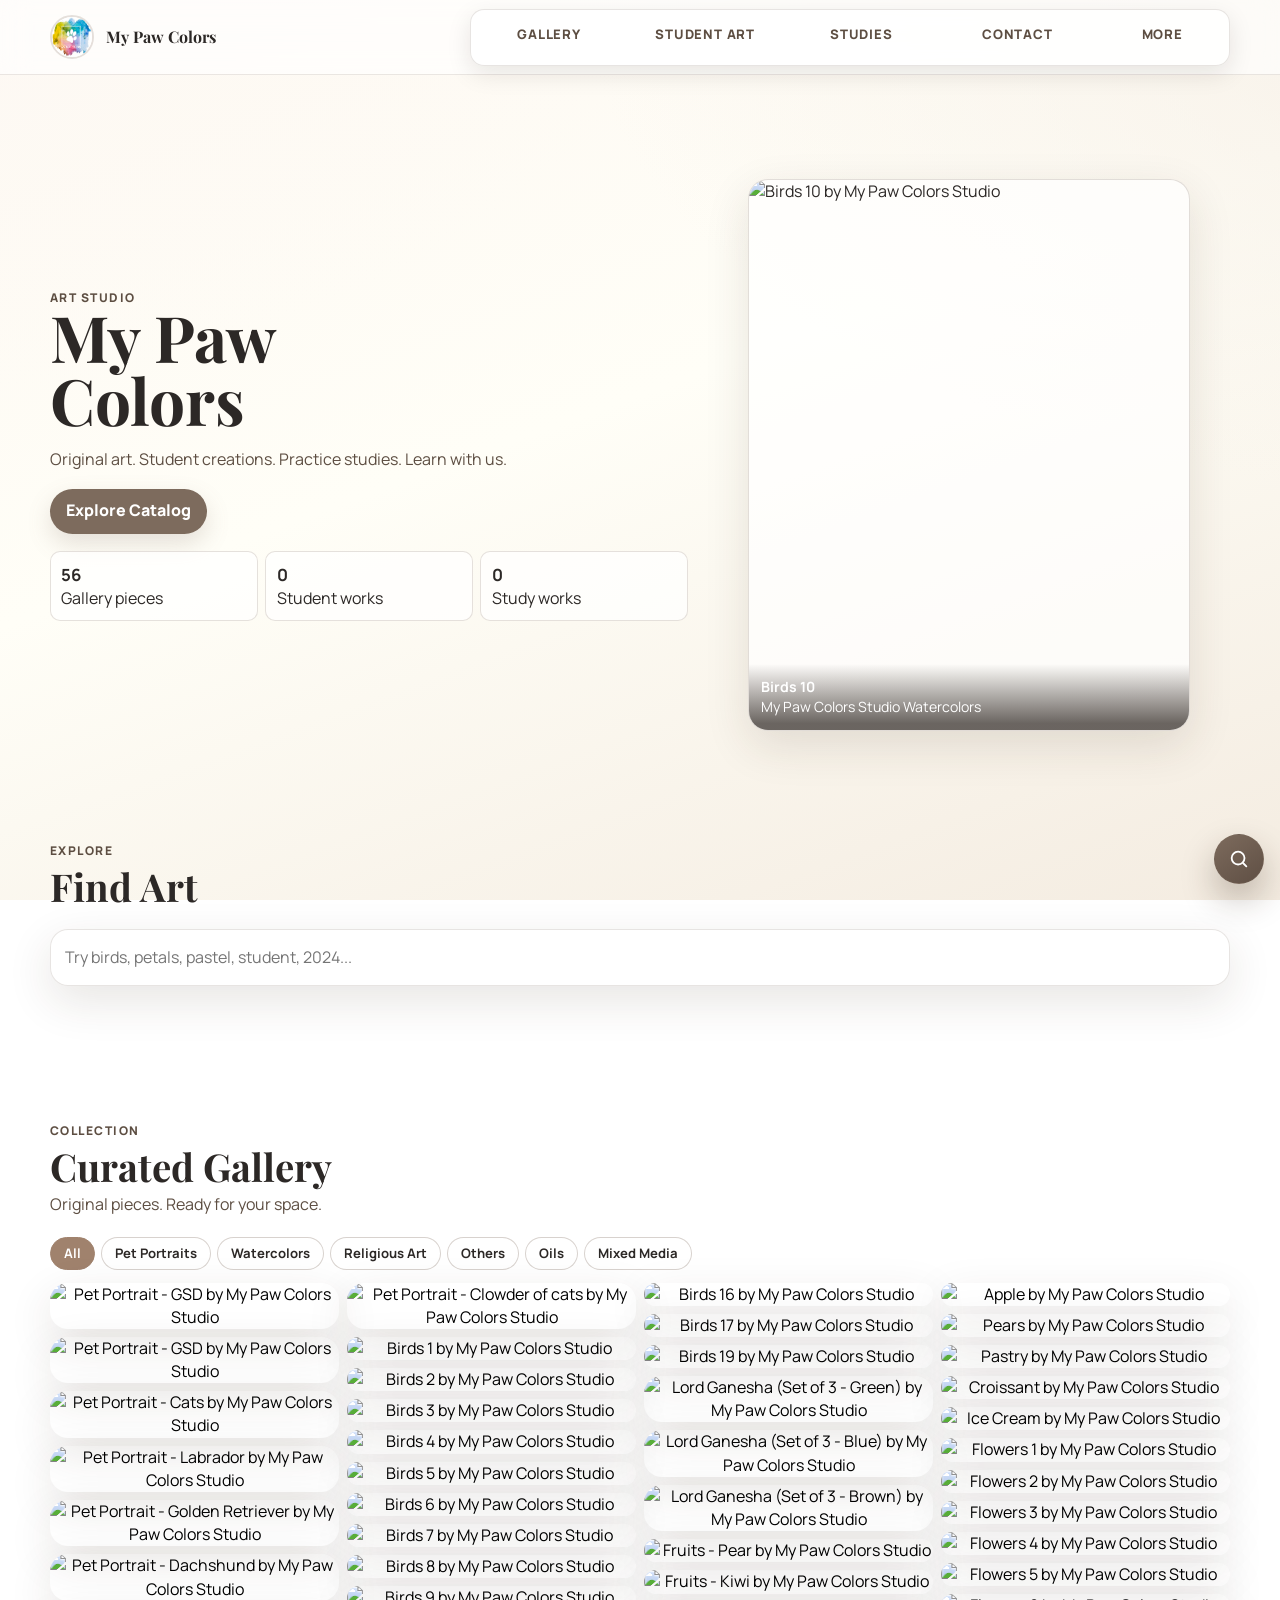
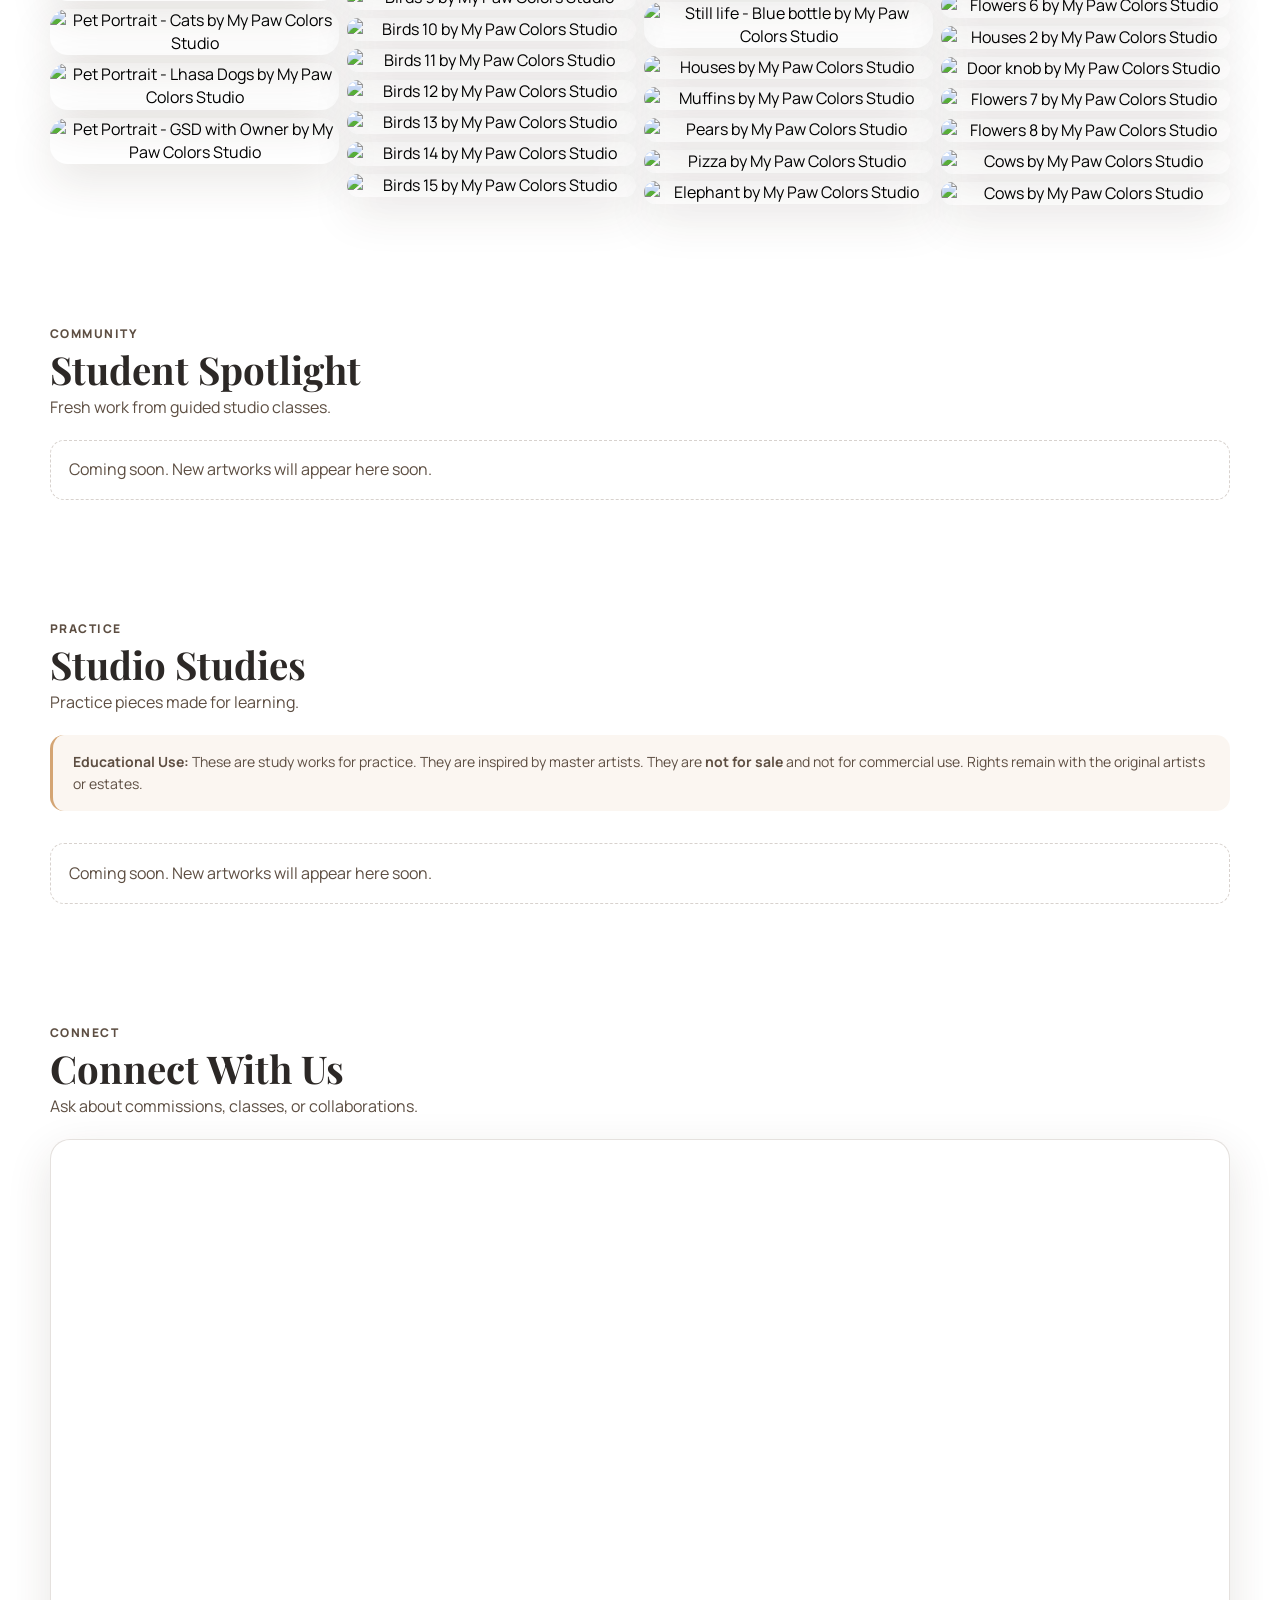
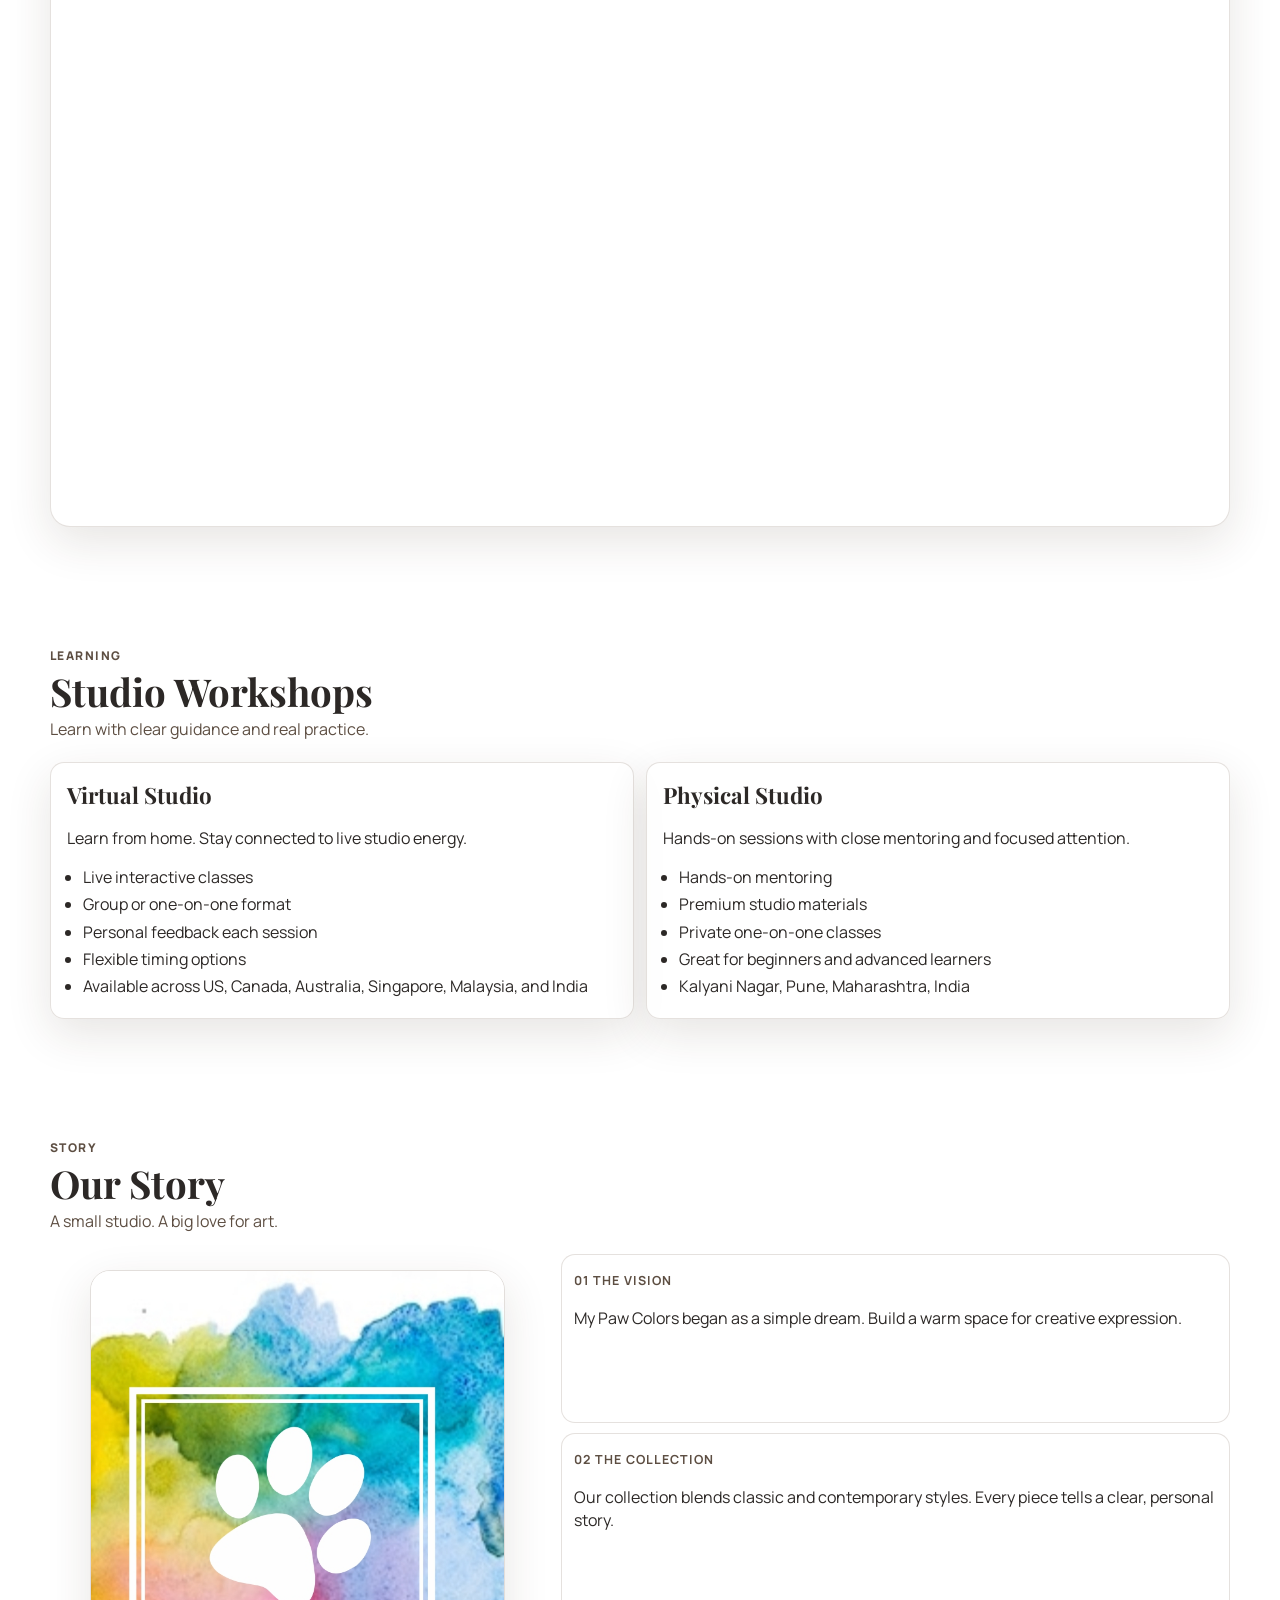
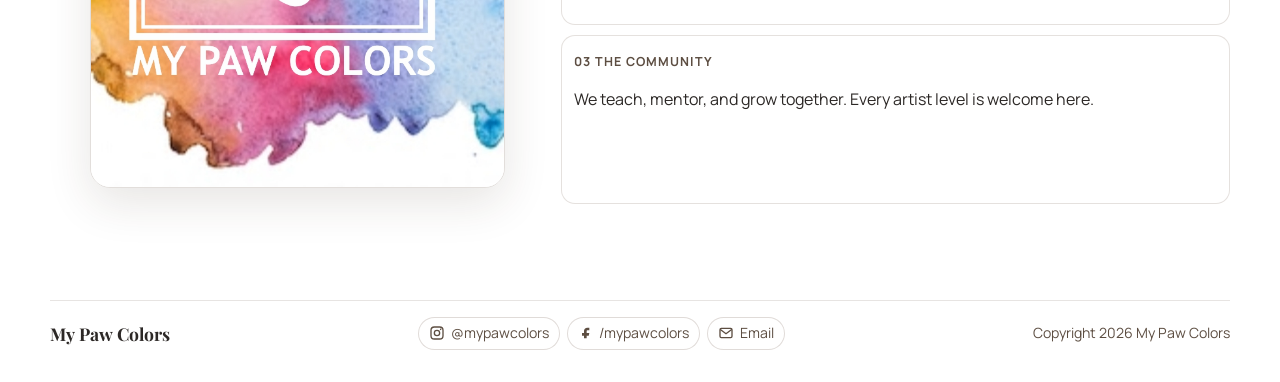
==== commit 142d805b: "Add files via upload" ====
--- a/index.html
+++ b/index.html
@@ -1,566 +1,30 @@
-﻿<!DOCTYPE html>
-<html lang="en">
-<head>
-    <meta charset="UTF-8">
-    <meta name="viewport" content="width=device-width, initial-scale=1.0">
-    <meta name="description" content="My Paw Colors - Art Gallery & Classes in Kalyani Nagar, Pune. Online art classes available for US, Canada, Australia, Singapore, Malaysia & India.">
-    <meta name="keywords" content="art gallery, art classes, paintings, drawings, Pune, Kalyani Nagar, online art classes, mixed media">
-    <meta name="author" content="My Paw Colors">
-    
-    <title>My Paw Colors - Unleash Your Creative Soul</title>
-    
-    <!-- Favicon -->
-    <link rel="icon" type="image/jpeg" href="my-paw-colors-logo.jpg">
-    <link rel="apple-touch-icon" href="my-paw-colors-logo.jpg">
-    <link rel="shortcut icon" type="image/jpeg" href="my-paw-colors-logo.jpg">
-    
-    <!-- Theme color -->
-    <meta name="theme-color" content="#A0826D">
-    
-    <!-- Google Fonts -->
-    <link href="https://fonts.googleapis.com/css2?family=Playfair+Display:wght@400;500;600;700;900&family=Inter:wght@300;400;500;600;700&family=Dancing+Script:wght@400;500;600;700&display=swap" rel="stylesheet">
-    
-    <!-- Bootstrap Icons -->
-    <link rel="stylesheet" href="https://cdn.jsdelivr.net/npm/bootstrap-icons@1.10.0/font/bootstrap-icons.css">
-    
-    <!-- Custom CSS -->
-    <link rel="stylesheet" href="styles.css">
-</head>
-<body>
-    <!-- Loading Screen -->
-    <div class="loading-screen" id="loadingScreen">
-        <div class="paint-splash">
-            <div class="splash-dot splash-1"></div>
-            <div class="splash-dot splash-2"></div>
-            <div class="splash-dot splash-3"></div>
-            <div class="splash-dot splash-4"></div>
-        </div>
-        <h2 class="loading-text">Mixing Colors...</h2>
-    </div>
-
-    <!-- Paint Strokes Background -->
-    <div class="paint-strokes">
-        <div class="stroke stroke-1"></div>
-        <div class="stroke stroke-2"></div>
-        <div class="stroke stroke-3"></div>
-    </div>
-
-    <!-- Simple Floating Menu -->
-    <nav class="side-nav" id="sideNav">
-        <div class="nav-trigger" id="navTrigger">
-            <div class="menu-icon">🎨</div>
-            <div class="connection-line"></div>
-        </div>
-        <div class="nav-content">
-            <ul class="nav-menu">
-                <li><a href="#home" data-icon="🏠">Home</a></li>
-                <li><a href="#gallery" data-icon="🖼️">Gallery</a></li>
-                <li><a href="#classes" data-icon="🎨">Classes</a></li>
-                <li><a href="#about" data-icon="📖">About</a></li>
-                <li><a href="#contact" data-icon="📧">Contact</a></li>
-            </ul>
-        </div>
-    </nav>
-    <div class="nav-backdrop" id="navBackdrop"></div>
-
-    <!-- Main Content -->
-    <main class="main-content">
-        
-        <!-- Hero Section with Image -->
-        <section id="home" class="hero-canvas">
-            <div class="hero-container">
-                <div class="hero-layout">
-                    <!-- Hero Content -->
-                    <div class="hero-content">
-                        <!-- Hero Search Box -->
-                        <div class="hero-search-container">
-                            <div class="search-box">
-                                <input type="text" id="heroSearchInput" placeholder="Find your favorite artwork..." class="search-input">
-                                <button class="search-btn" id="heroSearchBtn">
-                                    <i class="bi bi-search"></i>
-                                </button>
-                            </div>
-                            <div class="search-results" id="heroSearchResults"></div>
-                        </div>
-                        
-                        <h1 class="hero-title">
-                            <span class="word-my">My</span>
-                            <span class="word-paw">Paw</span>
-                            <span class="word-colors">Colors</span>
-                        </h1>
-                        
-                        <p class="hero-subtitle">
-                            Discover Beautiful Artworks & Learn Creative Techniques
-                        </p>
-                        
-                        <p class="hero-description">
-                            Join our vibrant art community in Pune and online. Explore original paintings, 
-                            drawings, and mixed media art while learning from expert artists.
-                        </p>
-                        
-                        <div class="hero-stats-row">
-                            <div class="stat-item">
-                                <span class="stat-number">100+</span>
-                                <span class="stat-label">Artworks</span>
-                            </div>
-                            <div class="stat-item">
-                                <span class="stat-number">5+</span>
-                                <span class="stat-label">Countries</span>
-                            </div>
-                            <div class="stat-item">
-                                <span class="stat-number">50+</span>
-                                <span class="stat-label">Students</span>
-                            </div>
-                        </div>
-                        
-                        <div class="hero-actions">
-                            <a href="#gallery" class="btn-hero primary">
-                                <span class="btn-icon">🖼️</span>
-                                <span class="btn-text">Browse Gallery</span>
-                            </a>
-                            <a href="#classes" class="btn-hero secondary">
-                                <span class="btn-icon">🎓</span>
-                                <span class="btn-text">Join Classes</span>
-                            </a>
-                        </div>
-                    </div>
-                    
-                    <!-- Dynamic Hero Image -->
-                    <div class="hero-image-section">
-                        <div class="image-container">
-                            <div class="image-frame" id="heroImageFrame">
-                                <img src="my-paw-colors-logo.jpg" alt="My Paw Colors - Beautiful Artwork" class="hero-image" id="heroImage" loading="eager">
-                                <div class="image-overlay" id="heroOverlay">
-                                    <div class="overlay-content">
-                                        <span class="artwork-title" id="heroArtworkTitle">My Paw Colors</span>
-                                        <span class="artwork-price" id="heroArtworkPrice">Art Gallery & Studio</span>
-                                        <button class="view-artwork-btn" id="viewArtworkBtn">
-                                            <span class="btn-icon">👁️</span>
-                                            <span class="btn-text">View Details</span>
-                                        </button>
-                                    </div>
-                                </div>
-                                
-                                <!-- Loading indicator -->
-                                <div class="image-loading" id="imageLoading">
-                                    <div class="loading-spinner"></div>
-                                </div>
-                            </div>
-                            
-
-
-
-                                    
-
-                                </div>
-
-
-                                    
-                                </div>
-                            </div>
-                        </div>
-                    </div>
-                </div>
-            </div>
-            
-            <!-- Background Elements -->
-            <div class="hero-bg-elements">
-                <div class="bg-circle circle-1"></div>
-                <div class="bg-circle circle-2"></div>
-                <div class="bg-pattern"></div>
-            </div>
-        </section>
-
-        <!-- Gallery Section - Enhanced Artistic Layout -->
-        <section id="gallery" class="gallery-atelier">
-            <div class="gallery-canvas">
-                <!-- Gallery Header with Artistic Flair -->
-                <div class="gallery-header">
-                    <div class="header-artwork">
-                        <div class="paint-palette">
-                            <div class="palette-hole"></div>
-                            <div class="color-splotch splotch-1"></div>
-                            <div class="color-splotch splotch-2"></div>
-                            <div class="color-splotch splotch-3"></div>
-                            <div class="color-splotch splotch-4"></div>
-                            <div class="color-splotch splotch-5"></div>
-                        </div>
-                        <div class="paint-brush">
-                            <div class="brush-handle"></div>
-                            <div class="brush-ferrule"></div>
-                            <div class="brush-bristles"></div>
-                        </div>
-                    </div>
-                    <div class="header-text">
-                        <h2 class="gallery-title">
-                            <span class="title-word">Our</span>
-                            <span class="title-word">Creative</span>
-                            <span class="title-word highlight">Gallery</span>
-                        </h2>
-                        <p class="gallery-subtitle">Where imagination becomes reality through colors and canvas</p>
-                        <div class="paint-drip-line"></div>
-                    </div>
-                </div>
-
-                <!-- Enhanced Filter System -->
-                <div class="filter-studio">
-                    <div class="studio-easel">
-                        <div class="easel-stand-mini"></div>
-                        <div class="filter-canvas">
-                            <h3 class="filter-title">Browse Collections</h3>
-                            <div class="art-supplies" id="dynamic-filters">
-                                <!-- Dynamic filter buttons will be generated here -->
-                            </div>
-                            <div class="filter-options">
-                                <label class="hide-sold-toggle">
-                                    <input type="checkbox" id="hideSoldCheckbox">
-                                    <span class="toggle-label">Available Only</span>
-                                </label>
-                            </div>
-                        </div>
-                    </div>
-                </div>
-
-                <!-- Enhanced Gallery Grid -->
-                <div class="artwork-exhibition">
-                    <div class="exhibition-wall" id="galleryContainer">
-                        <!-- Artworks will be loaded here -->
-                    </div>
-                    
-                    <!-- Gallery Stats -->
-                    <div class="gallery-stats">
-                        <div class="stat-item">
-                            <div class="stat-icon">🎨</div>
-                            <div class="stat-text">
-                                <span class="stat-number" id="totalArtworks">0</span>
-                                <span class="stat-label">Artworks</span>
-                            </div>
-                        </div>
-                        <div class="stat-item">
-                            <div class="stat-icon">✨</div>
-                            <div class="stat-text">
-                                <span class="stat-number" id="availableArtworks">0</span>
-                                <span class="stat-label">Available</span>
-                            </div>
-                        </div>
-                        <div class="stat-item">
-                            <div class="stat-icon">🖼️</div>
-                            <div class="stat-text">
-                                <span class="stat-number" id="categoriesCount">4</span>
-                                <span class="stat-label">Categories</span>
-                            </div>
-                        </div>
-                    </div>
-                </div>
-            </div>
-        </section>
-
-        <!-- Classes Section - Studio Layout -->
-        <section id="classes" class="classes-atelier">
-            <div class="atelier-container">
-                <div class="section-intro">
-                    <h2 class="atelier-title">Creative Workshops</h2>
-                    <div class="title-underline"></div>
-                    <p class="atelier-description">Nurture your artistic journey with expert guidance</p>
-                </div>
-                
-                <div class="workshop-cards">
-                    <!-- Online Classes Card -->
-                    <div class="workshop-card online-workshop">
-                        <div class="card-easel">
-                            <div class="easel-stand"></div>
-                            <div class="canvas-board">
-                                <div class="card-content">
-                                    <div class="workshop-icon">
-                                        <i class="bi bi-laptop"></i>
-                                    </div>
-                                    <h3 class="workshop-title">Virtual Studio</h3>
-                                    <p class="workshop-description">
-                                        Join our online art sessions from the comfort of your home.
-                                        Perfect for creative souls who love to explore art without boundaries.
-                                    </p>
-                                    <ul class="workshop-features">
-                                        <li>Live interactive sessions</li>
-                                        <li>Active group class or personal class</li>
-                                        <li>Personal critiques</li>
-                                        <li>Flexible timing</li>
-                                    </ul>
-                                    <div class="global-reach">
-                                        <span class="reach-label">Available Worldwide:</span>
-                                        <div class="country-flags">
-                                            <span class="flag">🇺🇸</span>
-                                            <span class="flag">🇨🇦</span>
-                                            <span class="flag">🇦🇺</span>
-                                            <span class="flag">🇸🇬</span>
-                                            <span class="flag">🇲🇾</span>
-                                            <span class="flag">🇮🇳</span>
-                                        </div>
-                                    </div>
-                                </div>
-                            </div>
-                        </div>
-                    </div>
-                    
-                    <!-- In-Person Classes Card -->
-                    <div class="workshop-card physical-workshop">
-                        <div class="card-easel">
-                            <div class="easel-stand"></div>
-                            <div class="canvas-board">
-                                <div class="card-content">
-                                    <div class="workshop-icon">
-                                        <i class="bi bi-palette2"></i>
-                                    </div>
-                                    <h3 class="workshop-title">Physical Studio</h3>
-                                    <p class="workshop-description">
-                                        Experience the magic of hands-on creation from your home, with a personal attention and guidance. Classes will be conducted at your home.
-                                    </p>
-                                    <ul class="workshop-features">
-                                        <li>Hands-on mentoring</li>
-                                        <li>Premium materials</li>
-                                        <li>Personal one on one class</li>
-                                        <li>Ideal for beginners and advanced artists</li>
-                                        
-                                    </ul>
-                                    <div class="location-info">
-                                        <span class="location-label">Our Location:</span>
-                                        <div class="studio-address">
-                                            <i class="bi bi-geo-alt"></i>
-                                            <span>Kalyani Nagar, Pune, Maharashtra, India</span>
-                                        </div>
-                                    </div>
-                                </div>
-                            </div>
-                        </div>
-                    </div>
-                </div>
-                
-                <!-- Call to Action -->
-                <div class="workshop-cta">
-                    <a href="#contact" class="btn-hero primary">
-                        <span class="btn-icon">📧</span>
-                        <span class="btn-text">Contact Us to Enroll</span>
-                    </a>
-                </div>
-            </div>
-        </section>
-
-        <!-- About Section - Storytelling Layout -->
-        <section id="about" class="about-story">
-            <div class="story-container">
-                <div class="story-visual">
-                    <div class="artist-portrait">
-                        <div class="portrait-frame">
-                            <img src="my-paw-colors-logo.jpg" alt="My Paw Colors Story" class="portrait-image">
-                            <div class="frame-corners">
-                                <span class="corner corner-tl"></span>
-                                <span class="corner corner-tr"></span>
-                                <span class="corner corner-bl"></span>
-                                <span class="corner corner-br"></span>
-                            </div>
-                        </div>
-                        <div class="palette-decoration">
-                            <div class="color-dot dot-1"></div>
-                            <div class="color-dot dot-2"></div>
-                            <div class="color-dot dot-3"></div>
-                            <div class="color-dot dot-4"></div>
-                            <div class="color-dot dot-5"></div>
-                        </div>
-                    </div>
-                </div>
-                
-                <div class="story-narrative">
-                    <h2 class="story-title">Our Creative Journey</h2>
-                    <div class="story-chapters">
-                        <div class="chapter">
-                            <div class="chapter-number">01</div>
-                            <div class="chapter-content">
-                                <h3>The Vision</h3>
-                                <p>My Paw Colors began as a dream to create a sanctuary where creativity knows no boundaries. More than an art gallery, we are a vibrant community celebrating the beauty of artistic expression.</p>
-                            </div>
-                        </div>
-                        
-                        <div class="chapter">
-                            <div class="chapter-number">02</div>
-                            <div class="chapter-content">
-                                <h3>The Collection</h3>
-                                <p>Our curated collection spans diverse artistic expressions—from traditional paintings to contemporary mixed media. Each piece tells a unique story and invites viewers into the artist's world.</p>
-                            </div>
-                        </div>
-                        
-                        <div class="chapter">
-                            <div class="chapter-number">03</div>
-                            <div class="chapter-content">
-                                <h3>The Community</h3>
-                                <p>Through our classes, we nurture creativity and provide a supportive environment for artists of all levels. Whether you're a beginner or experienced artist, we have something special for your journey.</p>
-                            </div>
-                        </div>
-                    </div>
-                </div>
-            </div>
-        </section>
-
-        <!-- Newspaper Article Section -->
-        <section id="press" class="newspaper-article">
-            <div class="newspaper-container">
-                <div class="newspaper-header">
-                    <h2 class="section-title">Featured in the Press</h2>
-                    <p class="section-subtitle">Capturing the hearts and souls of beloved pets through art</p>
-                </div>
-                
-                <div class="article-layout">
-                    <div class="newspaper-content">
-                        <div class="article-header">
-                            <div class="publication-info">
-                                <img src="https://www.thehindu.com/theme/images/th-online/thehindu-logo.svg" alt="The Hindu" class="publication-logo">
-                                <span class="publication-date">March 15, 2024</span>
-                                <a href="https://www.thehindu.com/society/these-artists-capture-your-pets-adorable-moments-on-canvas-portraits/article26184393.ece" target="_blank" class="original-article-link">Read Original Article</a>
-                            </div>
-                            <h1 class="article-headline">These Artists Capture Your Pets' Adorable Moments on Canvas</h1>
-                            <p class="article-subtitle">Pet portraits have become increasingly popular as owners seek to immortalize their beloved companions through personalized artwork</p>
-                        </div>
-                        
-                        <div class="article-body">
-                            <div class="article-text">
-                                <p class="article-paragraph">
-                                    "Every pet has a unique personality that shines through their eyes," says the artist behind My Paw Colors. "When I paint a pet, I'm capturing their soul and the love they bring to their families."
-                                </p>
-                                
-                                <div class="article-quote">
-                                    <blockquote>
-                                        "The joy on a client's face when they see their pet brought to life on canvas is pure magic."
-                                    </blockquote>
-                                    <cite>— Featured Artist, My Paw Colors</cite>
-                                </div>
-                                
-                                <p class="article-paragraph">
-                                    From playful puppies to regal cats, each portrait tells a story. The artistic process involves understanding the pet's personality and translating that essence into vibrant artwork that becomes a treasured family heirloom.
-                                </p>
-                            </div>
-                            
-                            <div class="article-sidebar">
-                                <div class="featured-image">
-                                    <img src="my-paw-colors-logo.jpg" alt="Pet Portrait in Progress" class="article-photo">
-                                    <caption class="photo-caption">Custom pet portraits that capture personality and essence.</caption>
-                                </div>
-                                
-                                <div class="article-highlights">
-                                    <h3>Services</h3>
-                                    <ul>
-                                        <li>Custom pet portraits</li>
-                                        <li>Multiple artistic styles</li>
-                                        <li>Memorial portraits</li>
-                                    </ul>
-                                </div>
-                            </div>
-                        </div>
-                    </div>
-                </div>
-            </div>
-        </section>
-
-        <!-- Contact Section - Interactive Canvas -->
-        <section id="contact" class="contact-canvas">
-            <div class="canvas-workspace">
-                <div class="workspace-header">
-                    <h2 class="workspace-title">Let's Create Together</h2>
-                </div>
-                
-                <div class="contact-easel">
-                    <div class="easel-frame">
-                        <div class="contact-form-container">
-                            <div class="google-form-wrapper">
-                                <iframe 
-                                    src="https://docs.google.com/forms/d/e/1FAIpQLSf406LHg5ET0dIJkin0vmb-ToxUFGEOFJF9dN6x_kq0fuVsLg/viewform?embedded=true" 
-                                    class="contact-iframe"
-                                    frameborder="0" 
-                                    marginheight="0" 
-                                    marginwidth="0"
-                                    width="100%"
-                                    height="700"
-                                    >
-                                    Loading contact form...
-                                </iframe>
-                            </div>
-                        </div>
-                    </div>
-                </div>
-            </div>
-        </section>
-
-    </main>
-
-    <!-- Footer - Artist Signature Style -->
-    <footer class="artist-signature">
-        <div class="signature-content">
-            <div class="brand-signature">
-                <img src="my-paw-colors-logo.jpg" alt="My Paw Colors" class="signature-logo">
-                <div class="signature-text">
-                    <h4 class="signature-name">My Paw Colors</h4>
-                    <p class="signature-tagline">Where creativity comes alive through colors and imagination</p>
-                </div>
-            </div>
-            
-            <div class="signature-social">
-                <div class="social-palette">
-                    
-                    <a href="https://www.instagram.com/mypawcolors" target="_blank" class="social-color instagram"><i class="bi bi-instagram"></i></a>
-                    <a href="https://www.facebook.com/mypawcolors" target="_blank" class="social-color facebook"><i class="bi bi-facebook"></i></a>
-                    <!-- <a href="#" class="social-color twitter"><i class="bi bi-twitter"></i></a>
-                    <a href="#" class="social-color youtube"><i class="bi bi-youtube"></i></a>-->
-                </div>
-            </div>
-            
-            <div class="copyright-mark">
-                <p>&copy; 2025 My Paw Colors. All rights reserved.</p>
-                <div class="artist-mark">✨</div>
-            </div>
-        </div>
-    </footer>
-
-    <!-- Artwork Modal - Redesigned -->
-    <div class="artwork-modal" id="artworkModal">
-        <div class="modal-backdrop" id="modalBackdrop"></div>
-        <div class="modal-gallery">
-            <div class="gallery-frame">
-                <button class="close-gallery" id="closeModal">
-                    <span class="close-line"></span>
-                    <span class="close-line"></span>
-                </button>
-                
-                <div class="artwork-display">
-                    <div class="artwork-image-container">
-                        <img id="modalImage" src="" alt="" class="modal-artwork">
-                        <button class="fullscreen-btn" id="fullscreenBtn">
-                            <i class="bi bi-arrows-fullscreen"></i>
-                        </button>
-                    </div>
-                    
-                    <div class="artwork-details">
-                        <div class="details-header">
-                            <h3 id="modalArtworkTitle">Artwork Title</h3>
-                            <p class="artist-name" id="modalArtist">Artist Name</p>
-                        </div>
-                        
-                        <div class="artwork-info">
-                            <div class="price-tag" id="modalPrice">$0</div>
-                            <div class="status-indicator" id="modalStatus">Available</div>
-                        </div>
-                        
-                        <div class="artwork-description">
-                            <p id="modalDescription">Artwork description</p>
-                        </div>
-                        
-                        <div class="artwork-specs" id="modalSpecs">
-                            <h4>Specifications</h4>
-                            <ul id="modalSpecsList"></ul>
-                        </div>
-                    </div>
-                </div>
-            </div>
-        </div>
-    </div>
-
-    <!-- Scripts -->
-    <script src="script.js"></script>
-</body>
-</html>
+﻿<!DOCTYPE html>
+<html lang="en">
+<head>
+    <meta charset="UTF-8">
+    <meta name="viewport" content="width=device-width, initial-scale=1.0">
+    <meta name="description" content="My Paw Colors - Original artwork catalog, student creations, hobby studies, and art classes.">
+    <meta name="author" content="My Paw Colors">
+    <meta name="theme-color" content="#A0826D">
+    <title>My Paw Colors | Art Studio</title>
+
+    <link rel="icon" type="image/jpeg" href="my-paw-colors-logo.jpg">
+    <link rel="apple-touch-icon" href="my-paw-colors-logo.jpg">
+
+    <link rel="preconnect" href="https://fonts.googleapis.com">
+    <link rel="preconnect" href="https://fonts.gstatic.com" crossorigin>
+    <link rel="preconnect" href="https://lh3.googleusercontent.com" crossorigin>
+    <link href="https://fonts.googleapis.com/css2?family=Playfair+Display:wght@500;700;900&family=Manrope:wght@400;500;700;800&display=swap" rel="stylesheet">
+
+    <link rel="stylesheet" href="styles.css?v=20260329-2">
+</head>
+<body class="section-hero">
+    <div id="app" aria-live="polite" aria-busy="true">
+        <div class="boot-loader">
+            <div class="boot-loader__swatch"></div>
+            <p>Preparing the studio...</p>
+        </div>
+    </div>
+    <script src="script.js?v=20260329-2" defer></script>
+</body>
+</html>
--- a/styles.css
+++ b/styles.css
@@ -1,3726 +1,1273 @@
-/* ==========================================
-   MY PAW COLORS V2 - UNCONVENTIONAL DESIGN
-   ========================================== */
-
-/* Reset & Base Styles */
-* {
-  margin: 0;
-  padding: 0;
-  box-sizing: border-box;
-}
-
-:root {
-  /* Artistic Color Palette */
-  --primary-warm: #d4a574;
-  --primary-earth: #a0826d;
-  --primary-deep: #7d6b5d;
-  --accent-coral: #e8a87c;
-  --accent-sage: #c7d2cc;
-  --accent-lavender: #d8bfd8;
-  --text-charcoal: #2c2826;
-  --text-soft: #5d4e42;
-  --paper-white: #fffef7;
-  --canvas-cream: #fdf8f2;
-
-  /* Fonts */
-  --font-artistic: "Playfair Display", serif;
-  --font-modern: "Inter", sans-serif;
-  --font-script: "Dancing Script", cursive;
-
-  /* Transitions */
-  --transition-smooth: all 0.4s cubic-bezier(0.25, 0.8, 0.25, 1);
-  --transition-bounce: all 0.6s cubic-bezier(0.68, -0.55, 0.265, 1.55);
-}
-
-html {
-  scroll-behavior: smooth;
-}
-
-body {
-  font-family: var(--font-modern);
-  background: var(--paper-white);
-  color: var(--text-charcoal);
-  overflow-x: hidden;
-}
-
-/* ==========================================
-   LOADING SCREEN
-   ========================================== */
-.loading-screen {
-  position: fixed;
-  top: 0;
-  left: 0;
-  width: 100%;
-  height: 100vh;
-  background: linear-gradient(135deg, var(--canvas-cream) 0%, var(--accent-sage) 100%);
-  display: flex;
-  flex-direction: column;
-  align-items: center;
-  justify-content: center;
-  z-index: 10000;
-  transition: var(--transition-smooth);
-}
-
-.paint-splash {
-  position: relative;
-  width: 120px;
-  height: 120px;
-  margin-bottom: 2rem;
-}
-
-.splash-dot {
-  position: absolute;
-  width: 20px;
-  height: 20px;
-  border-radius: 50%;
-  animation: paint-splash 2s ease-in-out infinite;
-}
-
-.splash-1 {
-  background: var(--primary-warm);
-  top: 0;
-  left: 50%;
-  transform: translateX(-50%);
-  animation-delay: 0s;
-}
-
-.splash-2 {
-  background: var(--accent-coral);
-  top: 50%;
-  right: 0;
-  transform: translateY(-50%);
-  animation-delay: 0.5s;
-}
-
-.splash-3 {
-  background: var(--accent-lavender);
-  bottom: 0;
-  left: 50%;
-  transform: translateX(-50%);
-  animation-delay: 1s;
-}
-
-.splash-4 {
-  background: var(--accent-sage);
-  top: 50%;
-  left: 0;
-  transform: translateY(-50%);
-  animation-delay: 1.5s;
-}
-
-@keyframes paint-splash {
-  0%,
-  100% {
-    transform: scale(1);
-    opacity: 0.7;
-  }
-  50% {
-    transform: scale(1.5);
-    opacity: 1;
-  }
-}
-
-.loading-text {
-  font-family: var(--font-script);
-  font-size: 2rem;
-  color: var(--text-charcoal);
-  opacity: 0.8;
-  animation: text-pulse 2s ease-in-out infinite;
-}
-
-@keyframes text-pulse {
-  0%,
-  100% {
-    opacity: 0.5;
-  }
-  50% {
-    opacity: 1;
-  }
-}
-
-/* ==========================================
-   PAINT STROKES BACKGROUND
-   ========================================== */
-.paint-strokes {
-  position: fixed;
-  top: 0;
-  left: 0;
-  width: 100%;
-  height: 100%;
-  pointer-events: none;
-  z-index: -1;
-  overflow: hidden;
-}
-
-.stroke {
-  position: absolute;
-  background: linear-gradient(45deg, transparent, var(--accent-sage), transparent);
-  opacity: 0.1;
-  animation: float-stroke 20s ease-in-out infinite;
-}
-
-.stroke-1 {
-  width: 300px;
-  height: 3px;
-  top: 20%;
-  left: -50px;
-  animation-delay: 0s;
-}
-
-.stroke-2 {
-  width: 200px;
-  height: 2px;
-  top: 60%;
-  right: -50px;
-  animation-delay: 7s;
-}
-
-.stroke-3 {
-  width: 400px;
-  height: 4px;
-  top: 80%;
-  left: -100px;
-  animation-delay: 14s;
-}
-
-@keyframes float-stroke {
-  0%,
-  100% {
-    transform: translateX(0) rotate(0deg);
-    opacity: 0.1;
-  }
-  50% {
-    transform: translateX(200px) rotate(5deg);
-    opacity: 0.3;
-  }
-}
-
-/* ==========================================
-   MODERN FLOATING CIRCULAR MENU
-   ========================================== */
-.side-nav {
-  position: fixed;
-  top: 50%;
-  right: 30px;
-  transform: translateY(-50%);
-  z-index: 9999;
-}
-
-/* Main Menu Button */
-.nav-trigger {
-  width: 70px;
-  height: 70px;
-  border-radius: 50%;
-  background: linear-gradient(135deg, #ff6b6b 0%, #4ecdc4 100%);
-  box-shadow: 0 8px 32px rgba(0, 0, 0, 0.12), 0 2px 8px rgba(0, 0, 0, 0.08);
-  cursor: pointer;
-  display: flex;
-  align-items: center;
-  justify-content: center;
-  transition: all 0.4s cubic-bezier(0.4, 0, 0.2, 1);
-  border: 3px solid rgba(255, 255, 255, 0.2);
-  backdrop-filter: blur(20px);
-  position: relative;
-  overflow: hidden;
-}
-
-.nav-trigger::before {
-  content: "";
-  position: absolute;
-  top: 0;
-  left: 0;
-  right: 0;
-  bottom: 0;
-  background: linear-gradient(45deg, rgba(255, 255, 255, 0.1), transparent);
-  border-radius: 50%;
-}
-
-.nav-trigger:hover {
-  transform: scale(1.1);
-  box-shadow: 0 12px 40px rgba(0, 0, 0, 0.15), 0 4px 12px rgba(0, 0, 0, 0.1);
-}
-
-.side-nav.nav-open .nav-trigger {
-  background: linear-gradient(135deg, #a8e6cf 0%, #ffe066 100%);
-  transform: scale(0.9) rotate(180deg);
-}
-
-/* Menu Icon */
-.menu-icon {
-  font-size: 2rem;
-  color: white;
-  transition: all 0.3s ease;
-  text-shadow: 0 2px 4px rgba(0, 0, 0, 0.2);
-}
-
-.side-nav.nav-open .menu-icon {
-  transform: rotate(45deg);
-  opacity: 0.8;
-}
-
-/* Circular Menu Items */
-.nav-content {
-  position: absolute;
-  top: 50%;
-  left: 50%;
-  transform: translate(-50%, -50%);
-  width: 300px;
-  height: 300px;
-  pointer-events: none;
-}
-
-.nav-menu {
-  list-style: none;
-  margin: 0;
-  padding: 0;
-  position: relative;
-}
-
-.nav-menu li {
-  position: absolute;
-  top: 50%;
-  left: 50%;
-  transform: translate(-50%, -50%);
-  opacity: 0;
-  transition: all 0.5s cubic-bezier(0.4, 0, 0.2, 1);
-  pointer-events: none;
-}
-
-.side-nav.nav-open .nav-menu li {
-  pointer-events: all;
-}
-
-/* Menu Item Positions (when expanded) - Simple Left Layout with Proper Spacing */
-.side-nav.nav-open .nav-menu li:nth-child(1) {
-  transform: translate(-150px, -160px);
-  opacity: 1;
-}
-
-.side-nav.nav-open .nav-menu li:nth-child(2) {
-  transform: translate(-150px, -80px);
-  opacity: 1;
-}
-
-.side-nav.nav-open .nav-menu li:nth-child(3) {
-  transform: translate(-150px, 0px);
-  opacity: 1;
-}
-
-.side-nav.nav-open .nav-menu li:nth-child(4) {
-  transform: translate(-150px, 80px);
-  opacity: 1;
-}
-
-.side-nav.nav-open .nav-menu li:nth-child(5) {
-  transform: translate(-150px, 160px);
-  opacity: 1;
-}
-
-/* Animation Delays */
-.side-nav.nav-open .nav-menu li:nth-child(1) {
-  transition-delay: 0.05s;
-}
-.side-nav.nav-open .nav-menu li:nth-child(2) {
-  transition-delay: 0.1s;
-}
-.side-nav.nav-open .nav-menu li:nth-child(3) {
-  transition-delay: 0.15s;
-}
-.side-nav.nav-open .nav-menu li:nth-child(4) {
-  transition-delay: 0.2s;
-}
-.side-nav.nav-open .nav-menu li:nth-child(5) {
-  transition-delay: 0.25s;
-}
-
-/* Menu Item Styling */
-.nav-menu a {
-  display: flex;
-  flex-direction: column;
-  align-items: center;
-  justify-content: center;
-  width: 70px;
-  height: 70px;
-  border-radius: 50%;
-  background: rgba(255, 255, 255, 0.95);
-  backdrop-filter: blur(20px);
-  text-decoration: none;
-  color: #2d3748;
-  font-size: 0.8rem;
-  font-weight: 600;
-  text-align: center;
-  line-height: 1.1;
-  box-shadow: 0 8px 25px rgba(0, 0, 0, 0.12), 0 3px 8px rgba(0, 0, 0, 0.08);
-  border: 2px solid rgba(255, 255, 255, 0.3);
-  transition: all 0.3s ease;
-  pointer-events: all;
-}
-
-.nav-menu a:hover {
-  transform: scale(1.15);
-  background: rgba(255, 255, 255, 1);
-  box-shadow: 0 8px 30px rgba(0, 0, 0, 0.15), 0 4px 10px rgba(0, 0, 0, 0.1);
-  color: #1a202c;
-}
-
-.nav-menu a::before {
-  content: attr(data-icon);
-  font-size: 1.5rem;
-  margin-bottom: 2px;
-  filter: drop-shadow(0 1px 2px rgba(0, 0, 0, 0.1));
-}
-
-/* Backdrop Blur Overlay */
-.nav-backdrop {
-  position: fixed;
-  top: 0;
-  left: 0;
-  width: 100vw;
-  height: 100vh;
-  background: rgba(0, 0, 0, 0.1);
-  backdrop-filter: blur(2px);
-  opacity: 0;
-  visibility: hidden;
-  transition: all 0.3s ease;
-  z-index: 9998;
-  pointer-events: none;
-}
-
-.nav-backdrop.active {
-  opacity: 1;
-  visibility: visible;
-  pointer-events: all;
-}
-
-/* Floating Animation */
-@keyframes float {
-  0%,
-  100% {
-    transform: translateY(-50%) translateX(0);
-  }
-  50% {
-    transform: translateY(-50%) translateX(-5px);
-  }
-}
-
-.nav-trigger {
-  animation: float 6s ease-in-out infinite;
-}
-
-/* Ripple Effect */
-.nav-trigger::after {
-  content: "";
-  position: absolute;
-  top: 50%;
-  left: 50%;
-  width: 0;
-  height: 0;
-  border-radius: 50%;
-  background: rgba(255, 255, 255, 0.3);
-  transform: translate(-50%, -50%);
-  transition: width 0.3s ease, height 0.3s ease;
-}
-
-.nav-trigger:active::after {
-  width: 100%;
-  height: 100%;
-}
-
-/* Simple Connection Line to Menu Items */
-.connection-line {
-  position: absolute;
-  top: 50%;
-  left: 50%;
-  width: 70px;
-  height: 2px;
-  background: linear-gradient(to left, rgba(255, 255, 255, 0.4), transparent);
-  transform: translate(-35px, -1px) scaleX(0);
-  transform-origin: right;
-  opacity: 0;
-  transition: all 0.4s ease;
-  z-index: -1;
-}
-
-.side-nav.nav-open .connection-line {
-  opacity: 1;
-  transform: translate(-35px, -1px) scaleX(1);
-  transition-delay: 0.2s;
-}
-
-/* ==========================================
-   MAIN CONTENT
-   ========================================== */
-.main-content {
-  margin-right: 0;
-  min-height: 100vh;
-}
-
-/* ==========================================
-   HERO SECTION WITH IMAGE
-   ========================================== */
-.hero-canvas {
-  min-height: 100vh;
-  background: linear-gradient(135deg, var(--canvas-cream) 0%, var(--paper-white) 50%, var(--accent-sage) 100%);
-  display: flex;
-  align-items: center;
-  position: relative;
-  overflow: hidden;
-  padding: 2rem 0;
-}
-
-.hero-container {
-  max-width: 1400px;
-  margin: 0 auto;
-  padding: 0 2rem;
-  width: 100%;
-  position: relative;
-  z-index: 2;
-}
-
-.hero-layout {
-  display: grid;
-  grid-template-columns: 1fr 1fr;
-  gap: 4rem;
-  align-items: center;
-  min-height: 80vh;
-}
-
-/* ==========================================
-   HERO CONTENT
-   ========================================== */
-.hero-content {
-  display: flex;
-  flex-direction: column;
-  gap: 1.5rem;
-}
-
-.hero-badge {
-  display: inline-flex;
-  align-items: center;
-  gap: 0.5rem;
-  padding: 0.5rem 1rem;
-  background: rgba(255, 255, 255, 0.9);
-  border: 2px solid var(--accent-coral);
-  border-radius: 25px;
-  font-size: 0.9rem;
-  font-weight: 600;
-  color: var(--text-charcoal);
-  width: fit-content;
-  box-shadow: 0 4px 15px rgba(0, 0, 0, 0.1);
-  opacity: 0;
-  animation: fadeInUp 0.8s ease-out 0.2s forwards;
-}
-
-.badge-icon {
-  font-size: 1.1rem;
-}
-
-.hero-title {
-  font-family: var(--font-artistic);
-  font-size: clamp(3rem, 6vw, 5rem);
-  font-weight: 900;
-  color: var(--text-charcoal);
-  line-height: 1.1;
-  margin: 0;
-  opacity: 0;
-  animation: fadeInUp 0.8s ease-out 0.4s forwards;
-}
-
-/* Hero Title Words - Solid Dark Pastel Colors */
-.hero-title .word-my {
-  color: #8b7d8b;
-  text-shadow: 1px 1px 2px rgba(0, 0, 0, 0.2);
-}
-
-.hero-title .word-paw {
-  color: #c25a7c;
-  text-shadow: 1px 1px 2px rgba(0, 0, 0, 0.2);
-}
-
-.hero-title .word-colors {
-  color: #7a8b8b;
-  text-shadow: 1px 1px 2px rgba(0, 0, 0, 0.2);
-}
-
-.hero-subtitle {
-  font-size: clamp(1.3rem, 3vw, 2rem);
-  color: var(--accent-coral);
-  font-weight: 600;
-  line-height: 1.3;
-  margin: 0;
-  opacity: 0;
-  animation: fadeInUp 0.8s ease-out 0.6s forwards;
-}
-
-.hero-description {
-  font-size: 1.1rem;
-  color: var(--text-soft);
-  line-height: 1.7;
-  max-width: 500px;
-  margin: 0;
-  opacity: 0;
-  animation: fadeInUp 0.8s ease-out 0.8s forwards;
-}
-
-.hero-stats-row {
-  display: flex;
-  gap: 2rem;
-  margin: 1rem 0;
-  opacity: 0;
-  animation: fadeInUp 0.8s ease-out 1s forwards;
-}
-
-.stat-item {
-  text-align: center;
-}
-
-.stat-number {
-  display: block;
-  font-size: 1.8rem;
-  font-weight: 900;
-  color: var(--accent-coral);
-  font-family: var(--font-artistic);
-  line-height: 1;
-}
-
-.stat-label {
-  font-size: 0.8rem;
-  color: var(--text-soft);
-  text-transform: uppercase;
-  letter-spacing: 0.5px;
-  font-weight: 600;
-  margin-top: 0.2rem;
-}
-
-.hero-actions {
-  display: flex;
-  gap: 1.2rem;
-  margin-top: 1rem;
-  opacity: 0;
-  animation: fadeInUp 0.8s ease-out 1.2s forwards;
-}
-
-.btn-hero {
-  display: flex;
-  align-items: center;
-  gap: 0.6rem;
-  padding: 1rem 1.8rem;
-  border-radius: 50px;
-  text-decoration: none;
-  font-weight: 600;
-  font-size: 1rem;
-  transition: all 0.3s cubic-bezier(0.4, 0, 0.2, 1);
-  border: 2px solid transparent;
-}
-
-.btn-hero.primary {
-  background: #c25a7c;
-  color: var(--paper-white);
-  box-shadow: 0 6px 20px rgba(194, 90, 124, 0.3);
-  text-shadow: 1px 1px 3px rgba(0, 0, 0, 0.5);
-  font-weight: 700;
-  border: 2px solid transparent;
-  transition: all 0.3s ease;
-}
-
-.btn-hero.primary:hover {
-  background: #a4486a;
-  transform: translateY(-3px) scale(1.02);
-  box-shadow: 0 12px 35px rgba(194, 90, 124, 0.5);
-  border-color: rgba(255, 255, 255, 0.2);
-}
-
-.btn-hero.secondary {
-  background: rgba(255, 255, 255, 0.1);
-  color: var(--accent-coral);
-  border-color: var(--accent-coral);
-  text-shadow: 1px 1px 2px rgba(0, 0, 0, 0.3);
-  font-weight: 600;
-}
-
-.btn-hero.secondary:hover {
-  background: var(--accent-coral);
-  color: var(--paper-white);
-  transform: translateY(-3px);
-  box-shadow: 0 8px 25px rgba(214, 128, 116, 0.3);
-}
-
-.btn-icon {
-  font-size: 1.1rem;
-}
-
-/* Hero Search Box */
-.hero-search-container {
-  margin-top: 2rem;
-  position: relative;
-  z-index: 100000;
-  opacity: 0;
-  animation: fadeInUp 0.8s ease-out 1.4s forwards;
-}
-
-.search-box {
-  display: flex;
-  background: rgba(255, 255, 255, 0.9);
-  border-radius: 25px;
-  padding: 4px;
-  box-shadow: 0 8px 25px rgba(0, 0, 0, 0.1);
-  backdrop-filter: blur(10px);
-  border: 2px solid transparent;
-  transition: all 0.3s ease;
-}
-
-.search-box:focus-within {
-  border-color: var(--accent-coral);
-  box-shadow: 0 8px 30px rgba(214, 128, 116, 0.3);
-}
-
-.search-input {
-  flex: 1;
-  border: none;
-  outline: none;
-  padding: 12px 20px;
-  background: transparent;
-  font-size: 16px;
-  color: var(--text-charcoal);
-  border-radius: 25px;
-}
-
-.search-input::placeholder {
-  color: var(--text-soft);
-}
-
-.search-btn {
-  padding: 12px 16px;
-  border: none;
-  background: var(--accent-coral);
-  color: white;
-  border-radius: 20px;
-  cursor: pointer;
-  transition: all 0.3s ease;
-  display: flex;
-  align-items: center;
-  justify-content: center;
-}
-
-.search-btn:hover {
-  background: var(--primary-warm);
-  transform: scale(1.05);
-}
-
-.search-results {
-  position: absolute;
-  top: 100%;
-  left: 0;
-  right: 0;
-  background: rgba(255, 255, 255, 0.95);
-  border-radius: 15px;
-  box-shadow: 0 10px 30px rgba(0, 0, 0, 0.2);
-  backdrop-filter: blur(10px);
-  z-index: 100001;
-  max-height: 300px;
-  overflow-y: auto;
-  margin-top: 8px;
-  display: none;
-}
-
-.search-result-item {
-  display: flex;
-  align-items: center;
-  padding: 12px 16px;
-  cursor: pointer;
-  transition: background 0.2s ease;
-  border-bottom: 1px solid rgba(0, 0, 0, 0.1);
-}
-
-.search-result-item:hover {
-  background: rgba(214, 128, 116, 0.1);
-}
-
-.search-result-item:last-child {
-  border-bottom: none;
-}
-
-.result-thumbnail {
-  width: 50px;
-  height: 50px;
-  object-fit: cover;
-  border-radius: 8px;
-  margin-right: 12px;
-}
-
-.result-info h4 {
-  margin: 0;
-  font-size: 14px;
-  color: var(--text-charcoal);
-  font-weight: 600;
-}
-
-.result-info p {
-  margin: 2px 0;
-  font-size: 12px;
-  color: var(--text-soft);
-}
-
-.result-price {
-  font-size: 12px;
-  color: var(--accent-coral);
-  font-weight: 600;
-}
-
-.no-results {
-  padding: 20px;
-  text-align: center;
-  color: var(--text-soft);
-  font-style: italic;
-}
-
-/* ==========================================
-   HERO IMAGE SECTION
-   ========================================== */
-.hero-image-section {
-  display: flex;
-  justify-content: center;
-  align-items: center;
-  position: relative;
-}
-
-.image-container {
-  position: relative;
-  width: 100%;
-  max-width: 500px;
-}
-
-.image-frame {
-  position: relative;
-  border-radius: 25px;
-  overflow: hidden;
-  box-shadow: 0 25px 60px rgba(0, 0, 0, 0.15);
-  background: var(--paper-white);
-  padding: 1.5rem;
-  opacity: 0;
-  animation: fadeInScale 1s ease-out 1.4s forwards;
-}
-
-.hero-image {
-  width: 100%;
-  height: 400px;
-  object-fit: cover;
-  border-radius: 15px;
-  transition: transform 0.3s ease;
-}
-
-.hero-image:hover {
-  transform: scale(1.02);
-}
-
-/* Loading State */
-#imageLoading {
-  position: absolute;
-  top: 50%;
-  left: 50%;
-  transform: translate(-50%, -50%);
-  background: rgba(0, 0, 0, 0.8);
-  padding: 20px;
-  border-radius: 15px;
-  color: #fff;
-  font-family: "Brush Script MT", cursive;
-  font-size: 18px;
-  z-index: 10;
-  display: none;
-  align-items: center;
-  gap: 10px;
-}
-
-#imageLoading:before {
-  content: "";
-  width: 20px;
-  height: 20px;
-  border: 2px solid #ffd700;
-  border-top: 2px solid transparent;
-  border-radius: 50%;
-  animation: spin 1s linear infinite;
-}
-
-@keyframes spin {
-  0% {
-    transform: rotate(0deg);
-  }
-  100% {
-    transform: rotate(360deg);
-  }
-}
-
-/* Badge Status Colors */
-.hero-badge.available {
-  background: linear-gradient(135deg, #4ade80, #16a34a);
-  color: #fff;
-}
-
-.hero-badge.sold {
-  background: linear-gradient(135deg, #f87171, #dc2626);
-  color: #fff;
-}
-
-.image-overlay {
-  position: absolute;
-  top: 1.5rem;
-  left: 1.5rem;
-  right: 1.5rem;
-  bottom: 1.5rem;
-  background: rgba(0, 0, 0, 0.4);
-  border-radius: 15px;
-  display: none !important; /* Hide the overlay completely */
-  align-items: center;
-  justify-content: center;
-  opacity: 0;
-  transition: opacity 0.3s ease;
-  cursor: pointer;
-}
-
-.image-frame:hover .image-overlay {
-  opacity: 0 !important; /* Ensure it stays hidden on hover */
-}
-
-.overlay-content {
-  text-align: center;
-  color: var(--paper-white);
-}
-
-.play-button {
-  display: block;
-  font-size: 3rem;
-  margin-bottom: 0.5rem;
-  opacity: 0.9;
-}
-
-.overlay-text {
-  font-size: 1.1rem;
-  font-weight: 600;
-}
-
-.floating-badges {
-  display: none !important;
-}
-
-.float-badge {
-  position: absolute;
-  display: flex;
-  align-items: center;
-  gap: 0.4rem;
-  padding: 0.6rem 1rem;
-  background: rgba(255, 255, 255, 0.95);
-  border-radius: 20px;
-  border: 2px solid var(--accent-sage);
-  font-size: 0.8rem;
-  font-weight: 600;
-  color: var(--text-charcoal);
-  box-shadow: 0 8px 25px rgba(0, 0, 0, 0.15);
-  backdrop-filter: blur(10px);
-  animation: floatBadge 6s ease-in-out infinite;
-}
-
-.badge-1 {
-  top: -15px;
-  right: -15px;
-  animation-delay: 0s;
-}
-
-.badge-2 {
-  bottom: 20px;
-  left: -20px;
-  animation-delay: 2s;
-}
-
-.badge-3 {
-  top: 40%;
-  right: -25px;
-  animation-delay: 4s;
-}
-
-.float-icon {
-  font-size: 1rem;
-}
-
-@keyframes floatBadge {
-  0%,
-  100% {
-    transform: translateY(0px);
-  }
-  50% {
-    transform: translateY(-8px);
-  }
-}
-
-/* ==========================================
-   BACKGROUND ELEMENTS
-   ========================================== */
-.hero-bg-elements {
-  position: absolute;
-  top: 0;
-  left: 0;
-  width: 100%;
-  height: 100%;
-  z-index: 1;
-  overflow: hidden;
-}
-
-.bg-circle {
-  position: absolute;
-  border-radius: 50%;
-  opacity: 0.08;
-  animation: bgFloat 15s ease-in-out infinite;
-}
-
-.circle-1 {
-  width: 300px;
-  height: 300px;
-  background: var(--accent-coral);
-  top: 10%;
-  right: -5%;
-  animation-delay: 0s;
-}
-
-.circle-2 {
-  width: 200px;
-  height: 200px;
-  background: var(--accent-teal);
-  bottom: 20%;
-  left: -3%;
-  animation-delay: 7s;
-}
-
-.bg-pattern {
-  position: absolute;
-  top: 20%;
-  left: 10%;
-  width: 100px;
-  height: 100px;
-  background: repeating-linear-gradient(45deg, var(--accent-sage) 0px, var(--accent-sage) 2px, transparent 2px, transparent 12px);
-  opacity: 0.05;
-  animation: patternRotate 20s linear infinite;
-}
-
-@keyframes bgFloat {
-  0%,
-  100% {
-    transform: translate(0, 0) rotate(0deg);
-  }
-  33% {
-    transform: translate(-20px, -30px) rotate(120deg);
-  }
-  66% {
-    transform: translate(20px, 20px) rotate(240deg);
-  }
-}
-
-@keyframes patternRotate {
-  from {
-    transform: rotate(0deg);
-  }
-  to {
-    transform: rotate(360deg);
-  }
-}
-
-/* ==========================================
-   ANIMATIONS
-   ========================================== */
-@keyframes fadeInUp {
-  from {
-    opacity: 0;
-    transform: translateY(30px);
-  }
-  to {
-    opacity: 1;
-    transform: translateY(0);
-  }
-}
-
-@keyframes fadeInScale {
-  from {
-    opacity: 0;
-    transform: scale(0.9) translateY(20px);
-  }
-  to {
-    opacity: 1;
-    transform: scale(1) translateY(0);
-  }
-}
-
-.canvas-container {
-  width: 100%;
-  max-width: 1400px;
-  margin: 0 auto;
-  padding: 2rem;
-  display: grid;
-  grid-template-columns: 1fr 1fr;
-  gap: 4rem;
-  align-items: center;
-}
-
-.hero-content {
-  display: flex;
-  flex-direction: column;
-  gap: 3rem;
-}
-
-.title-area {
-  position: relative;
-}
-
-.hero-title {
-  font-family: var(--font-artistic);
-  font-size: clamp(4rem, 8vw, 8rem);
-  font-weight: 900;
-  line-height: 0.9;
-  margin: 0;
-}
-
-.title-line {
-  display: block;
-  position: relative;
-  overflow: hidden;
-}
-
-.title-line-1 {
-  color: var(--primary-earth);
-  transform: translateX(-100%);
-  animation: slide-in 1s ease-out 0.5s forwards;
-}
-
-.title-line-2 {
-  color: var(--accent-coral);
-  transform: translateX(100%);
-  animation: slide-in 1s ease-out 1s forwards;
-}
-
-@keyframes slide-in {
-  to {
-    transform: translateX(0);
-  }
-}
-
-.subtitle-container {
-  position: relative;
-  margin-top: 1rem;
-}
-
-.hero-subtitle {
-  font-family: var(--font-script);
-  font-size: 1.5rem;
-  color: var(--text-soft);
-  margin: 0;
-  opacity: 0;
-  animation: fade-in 1s ease-out 1.5s forwards;
-}
-
-@keyframes fade-in {
-  to {
-    opacity: 1;
-  }
-}
-
-.paint-drip {
-  position: absolute;
-  right: 0;
-  top: 100%;
-  width: 3px;
-  height: 40px;
-  background: linear-gradient(to bottom, var(--accent-coral), transparent);
-  opacity: 0;
-  animation: drip 0.8s ease-out 2s forwards;
-}
-
-@keyframes drip {
-  0% {
-    height: 0;
-    opacity: 0;
-  }
-  50% {
-    opacity: 1;
-  }
-  100% {
-    height: 40px;
-    opacity: 0.7;
-  }
-}
-
-.hero-art-section {
-  display: flex;
-  justify-content: center;
-}
-
-.featured-artwork {
-  text-align: center;
-  position: relative;
-  min-height: 400px;
-  display: flex;
-  flex-direction: column;
-  align-items: center;
-  justify-content: center;
-}
-
-.artwork-frame {
-  position: relative;
-  display: inline-block;
-  padding: 20px;
-  background: var(--paper-white);
-  border: 3px solid var(--primary-earth);
-  transition: var(--transition-smooth);
-  cursor: pointer;
-  z-index: 1;
-}
-
-.artwork-frame:hover {
-  transform: scale(1.05);
-  box-shadow: 0 20px 40px rgba(0, 0, 0, 0.2);
-}
-
-.hero-artwork {
-  width: 300px;
-  height: 350px;
-  object-fit: cover;
-  border-radius: 5px;
-  display: block !important;
-  opacity: 1 !important;
-  visibility: visible !important;
-  background: var(--canvas-cream);
-  max-width: 100%;
-}
-
-/* Ensure all images are visible */
-img {
-  max-width: 100%;
-  height: auto;
-  display: block;
-  opacity: 1 !important;
-  visibility: visible !important;
-}
-
-/* Image loading fallback */
-img[src=""],
-img:not([src]),
-img[src*="placeholder"] {
-  background: linear-gradient(45deg, #f0f0f0 25%, transparent 25%), linear-gradient(-45deg, #f0f0f0 25%, transparent 25%), linear-gradient(45deg, transparent 75%, #f0f0f0 75%), linear-gradient(-45deg, transparent 75%, #f0f0f0 75%);
-  background-size: 20px 20px;
-  background-position: 0 0, 0 10px, 10px -10px, -10px 0px;
-}
-
-.frame-shadow {
-  position: absolute;
-  top: 10px;
-  left: 10px;
-  right: -10px;
-  bottom: -10px;
-  background: rgba(0, 0, 0, 0.1);
-  z-index: -1;
-  border-radius: 10px;
-}
-
-.artwork-info {
-  margin-top: 1.5rem;
-  transform: translateY(20px);
-  opacity: 0;
-  animation: fade-up 1s ease-out 2.5s forwards;
-}
-
-@keyframes fade-up {
-  to {
-    transform: translateY(0);
-    opacity: 1;
-  }
-}
-
-.artwork-info h3 {
-  font-family: var(--font-artistic);
-  font-size: 1.3rem;
-  color: var(--text-charcoal);
-  margin-bottom: 0.5rem;
-}
-
-.artwork-info p {
-  color: var(--text-soft);
-  font-size: 0.9rem;
-}
-
-.action-palette {
-  display: flex;
-  gap: 1rem;
-  margin-top: 2rem;
-}
-
-.palette-btn {
-  position: relative;
-  display: inline-block;
-  padding: 1rem 2rem;
-  border-radius: 50px;
-  text-decoration: none;
-  font-weight: 600;
-  transition: var(--transition-smooth);
-  overflow: hidden;
-  cursor: pointer;
-}
-
-.primary-color {
-  background: var(--primary-earth);
-  color: var(--paper-white);
-}
-
-.secondary-color {
-  background: transparent;
-  color: var(--primary-earth);
-  border: 2px solid var(--primary-earth);
-}
-
-.btn-text {
-  position: relative;
-  z-index: 2;
-}
-
-.color-splash {
-  position: absolute;
-  top: 50%;
-  left: 50%;
-  width: 0;
-  height: 0;
-  background: var(--accent-coral);
-  border-radius: 50%;
-  transform: translate(-50%, -50%);
-  transition: var(--transition-bounce);
-  z-index: 1;
-}
-
-.palette-btn:hover .color-splash {
-  width: 300px;
-  height: 300px;
-}
-
-.palette-btn:hover .btn-text {
-  color: var(--paper-white);
-}
-
-/* Hero Section Mobile Responsiveness */
-@media (max-width: 768px) {
-  .hero-container {
-    padding: 0 1.5rem;
-  }
-
-  .hero-layout {
-    grid-template-columns: 1fr;
-    gap: 2.5rem;
-    text-align: center;
-    min-height: auto;
-    padding: 2rem 0;
-  }
-
-  .hero-image-section {
-    order: -1;
-    margin: 0 auto;
-  }
-
-  .hero-content {
-    align-items: center;
-    gap: 1.2rem;
-  }
-
-  .hero-stats-row {
-    justify-content: center;
-    gap: 1.5rem;
-    margin: 1rem 0;
-  }
-
-  .hero-actions {
-    justify-content: center;
-    align-items: center;
-    flex-wrap: wrap;
-    gap: 1rem;
-    width: 100%;
-    text-align: center;
-  }
-
-  .btn-hero {
-    flex: 1;
-    min-width: 140px;
-    max-width: 200px;
-    justify-content: center;
-  }
-
-  .image-container {
-    max-width: 350px;
-    margin: 0 auto;
-  }
-
-  .hero-image {
-    height: 280px;
-  }
-
-  .float-badge {
-    font-size: 0.7rem;
-    padding: 0.4rem 0.8rem;
-  }
-
-  .badge-1 {
-    top: -10px;
-    right: -10px;
-  }
-
-  .badge-2 {
-    bottom: 15px;
-    left: -15px;
-  }
-
-  .badge-3 {
-    right: -20px;
-  }
-}
-
-@media (max-width: 480px) {
-  .hero-container {
-    padding: 0 1rem;
-  }
-
-  .hero-layout {
-    gap: 1.5rem;
-    padding: 1.5rem 0;
-  }
-
-  .hero-content {
-    gap: 1rem;
-  }
-
-  .hero-title {
-    font-size: clamp(2.2rem, 8vw, 3rem);
-    line-height: 1.2;
-    margin: 0;
-  }
-
-  .hero-subtitle {
-    font-size: clamp(1.1rem, 5vw, 1.4rem);
-    margin: 0.5rem 0;
-  }
-
-  .hero-description {
-    font-size: 0.95rem;
-    line-height: 1.5;
-    margin: 1rem 0;
-  }
-
-  .hero-stats-row {
-    gap: 0.8rem;
-    flex-wrap: wrap;
-    margin: 1rem 0;
-  }
-
-  .stat-number {
-    font-size: 1.4rem;
-  }
-
-  .stat-label {
-    font-size: 0.85rem;
-  }
-
-  .hero-actions {
-    flex-direction: column;
-    justify-content: center;
-    align-items: center;
-    gap: 0.8rem;
-    width: 100%;
-    text-align: center;
-  }
-
-  .btn-hero {
-    width: 100%;
-    max-width: none;
-    min-width: auto;
-    align-items: center;
-  }
-
-  .btn-hero {
-    width: 100%;
-    max-width: 250px;
-  }
-
-  .image-container {
-    max-width: 280px;
-  }
-
-  .hero-image {
-    height: 220px;
-  }
-
-  .image-frame {
-    padding: 1rem;
-  }
-
-  .float-badge {
-    display: none;
-  }
-
-  .hero-badge {
-    font-size: 0.8rem;
-    padding: 0.4rem 0.8rem;
-  }
-}
-
-/* ==========================================
-   ENHANCED GALLERY SECTION
-   ========================================== */
-.gallery-atelier {
-  min-height: 100vh;
-  padding: 4rem 2rem 6rem;
-  background: linear-gradient(135deg, var(--canvas-cream) 0%, var(--paper-white) 50%, var(--accent-sage) 100%);
-  position: relative;
-  overflow-x: hidden;
-}
-
-.gallery-canvas {
-  max-width: 1400px;
-  margin: 0 auto;
-}
-
-/* Gallery Header with Artistic Elements */
-.gallery-header {
-  display: grid;
-  grid-template-columns: auto 1fr;
-  gap: 3rem;
-  align-items: center;
-  margin-bottom: 4rem;
-  padding: 2rem;
-  background: rgba(255, 255, 255, 0.7);
-  border-radius: 20px;
-  backdrop-filter: blur(10px);
-  box-shadow: 0 15px 35px rgba(0, 0, 0, 0.1);
-}
-
-.header-artwork {
-  position: relative;
-  width: 150px;
-  height: 150px;
-}
-
-.paint-palette {
-  width: 120px;
-  height: 90px;
-  background: var(--paper-white);
-  border-radius: 50% 50% 50% 20%;
-  position: relative;
-  box-shadow: 0 10px 20px rgba(0, 0, 0, 0.2);
-  transform: rotate(-15deg);
-}
-
-.palette-hole {
-  position: absolute;
-  top: 15px;
-  right: 25px;
-  width: 25px;
-  height: 25px;
-  border-radius: 50%;
-  background: var(--canvas-cream);
-  box-shadow: inset 0 3px 6px rgba(0, 0, 0, 0.2);
-}
-
-.color-splotch {
-  position: absolute;
-  width: 12px;
-  height: 12px;
-  border-radius: 50%;
-  box-shadow: 0 2px 4px rgba(0, 0, 0, 0.3);
-}
-
-.splotch-1 {
-  background: var(--primary-warm);
-  top: 20px;
-  left: 15px;
-}
-.splotch-2 {
-  background: var(--accent-coral);
-  top: 35px;
-  left: 30px;
-}
-.splotch-3 {
-  background: var(--accent-sage);
-  top: 50px;
-  left: 20px;
-}
-.splotch-4 {
-  background: var(--accent-lavender);
-  top: 40px;
-  left: 45px;
-}
-.splotch-5 {
-  background: var(--primary-deep);
-  top: 60px;
-  left: 35px;
-}
-
-.paint-brush {
-  position: absolute;
-  top: 20px;
-  right: -30px;
-  transform: rotate(45deg);
-}
-
-.brush-handle {
-  width: 4px;
-  height: 60px;
-  background: linear-gradient(to bottom, #8b4513, #a0522d);
-  border-radius: 2px;
-}
-
-.brush-ferrule {
-  width: 8px;
-  height: 20px;
-  background: linear-gradient(to bottom, #c0c0c0, #808080);
-  border-radius: 4px 4px 0 0;
-  margin: -2px -2px 0;
-}
-
-.brush-bristles {
-  width: 6px;
-  height: 15px;
-  background: linear-gradient(to bottom, #8b4513, #654321);
-  margin: -1px -1px 0;
-  border-radius: 0 0 3px 3px;
-}
-
-.header-text {
-  text-align: left;
-}
-
-.gallery-title {
-  font-family: var(--font-artistic);
-  font-size: 3.5rem;
-  line-height: 1.1;
-  margin-bottom: 1rem;
-}
-
-.title-word {
-  display: inline-block;
-  color: var(--text-charcoal);
-  margin-right: 0.5rem;
-  animation: titleFloat 6s ease-in-out infinite;
-}
-
-.title-word:nth-child(1) {
-  animation-delay: 0s;
-}
-.title-word:nth-child(2) {
-  animation-delay: 2s;
-}
-.title-word.highlight {
-  color: var(--primary-warm);
-  animation-delay: 4s;
-  text-shadow: 2px 2px 4px rgba(0, 0, 0, 0.1);
-}
-
-@keyframes titleFloat {
-  0%,
-  100% {
-    transform: translateY(0px);
-  }
-  50% {
-    transform: translateY(-5px);
-  }
-}
-
-.gallery-subtitle {
-  font-size: 1.2rem;
-  color: var(--text-soft);
-  margin-bottom: 1rem;
-  font-style: italic;
-}
-
-.paint-drip-line {
-  width: 200px;
-  height: 4px;
-  background: linear-gradient(90deg, var(--primary-warm), var(--accent-coral), var(--accent-sage));
-  border-radius: 2px;
-  position: relative;
-}
-
-.paint-drip-line::after {
-  content: "";
-  position: absolute;
-  right: -10px;
-  top: 0;
-  width: 0;
-  height: 0;
-  border-left: 10px solid var(--accent-sage);
-  border-top: 2px solid transparent;
-  border-bottom: 2px solid transparent;
-}
-
-/* Enhanced Filter Studio */
-.filter-studio {
-  margin-bottom: 4rem;
-  display: flex;
-  justify-content: center;
-  position: relative;
-  z-index: 100;
-}
-
-.studio-easel {
-  position: relative;
-  z-index: 100;
-}
-
-.easel-stand-mini {
-  pointer-events: none;
-}
-
-.filter-canvas {
-  background: rgba(255, 255, 255, 0.95);
-  padding: 2.5rem;
-  border-radius: 20px;
-  box-shadow: 0 20px 60px rgba(0, 0, 0, 0.15);
-  backdrop-filter: blur(10px);
-  border: 1px solid rgba(255, 255, 255, 0.2);
-  position: relative;
-  z-index: 100;
-}
-
-.filter-title {
-  font-family: var(--font-artistic);
-  font-size: 2rem;
-  font-weight: 600;
-  color: var(--text-charcoal);
-  margin-bottom: 2rem;
-  text-align: center;
-  position: relative;
-  pointer-events: none;
-}
-
-.filter-title::after {
-  content: "";
-  position: absolute;
-  bottom: -10px;
-  left: 50%;
-  transform: translateX(-50%);
-  width: 80px;
-  height: 3px;
-  background: linear-gradient(90deg, var(--primary-warm), var(--accent-coral));
-  border-radius: 2px;
-  pointer-events: none;
-}
-
-.art-supplies {
-  display: flex;
-  gap: 1rem;
-  justify-content: center;
-  flex-wrap: wrap;
-  position: relative;
-  z-index: 100;
-}
-
-.paint-tube {
-  cursor: pointer;
-  transition: var(--transition-smooth);
-  position: relative;
-  pointer-events: auto;
-  z-index: 101;
-}
-
-.tube-body {
-  min-width: 100px;
-  padding: 1rem 1.5rem;
-  background: var(--paper-white);
-  border: 2px solid var(--canvas-cream);
-  border-radius: 25px;
-  text-align: center;
-  font-size: 0.95rem;
-  font-weight: 500;
-  color: var(--text-charcoal);
-  transition: var(--transition-smooth);
-  box-shadow: 0 4px 15px rgba(0, 0, 0, 0.1);
-  position: relative;
-  overflow: hidden;
-  pointer-events: none; /* Child element should not capture events */
-}
-
-.tube-body::before {
-  content: "";
-  position: absolute;
-  top: 0;
-  left: 0;
-  width: 100%;
-  height: 4px;
-  transition: var(--transition-smooth);
-}
-
-/* Default style for all filter buttons */
-.paint-tube .tube-body::before {
-  background: var(--primary-earth);
-}
-
-.paint-tube[data-filter="all"] .tube-body::before {
-  background: linear-gradient(90deg, var(--primary-warm), var(--accent-coral), var(--accent-sage));
-}
-.paint-tube[data-filter="paintings"] .tube-body::before,
-.paint-tube[data-filter="Pet Portraits"] .tube-body::before {
-  background: #ff6b9d;
-}
-.paint-tube[data-filter="drawings"] .tube-body::before {
-  background: #4a90e2;
-}
-.paint-tube[data-filter="mixed-media"] .tube-body::before {
-  background: var(--accent-sage);
-}
-.paint-tube[data-filter="Catalogue"] .tube-body::before,
-.paint-tube[data-filter="Birds"] .tube-body::before {
-  background: #4ecdc4;
-}
-.paint-tube[data-filter="Religious Art"] .tube-body::before {
-  background: #f39c12;
-}
-.paint-tube[data-filter="Fruits"] .tube-body::before {
-  background: #e74c3c;
-}
-.paint-tube[data-filter="Still Life"] .tube-body::before {
-  background: #95a5a6;
-}
-.paint-tube[data-filter="Architecture"] .tube-body::before {
-  background: #34495e;
-}
-.paint-tube[data-filter="Food"] .tube-body::before {
-  background: #f39c12;
-}
-.paint-tube[data-filter="Flowers"] .tube-body::before {
-  background: #e91e63;
-}
-.paint-tube[data-filter="Animals"] .tube-body::before {
-  background: #8e44ad;
-}
-
-.paint-tube:hover .tube-body {
-  transform: translateY(-2px);
-  box-shadow: 0 8px 25px rgba(0, 0, 0, 0.2);
-  border-color: var(--primary-earth);
-  color: var(--primary-deep);
-  background: #fafafa;
-}
-
-.paint-tube.tube-active .tube-body {
-  transform: translateY(-2px);
-  box-shadow: 0 10px 30px rgba(0, 0, 0, 0.25);
-  background: var(--primary-earth);
-  color: var(--paper-white);
-  border-color: var(--primary-deep);
-}
-
-.paint-tube.tube-active .tube-body::before {
-  height: 100%;
-  background: rgba(255, 255, 255, 0.1);
-}
-
-.filter-options {
-  margin-top: 1.5rem;
-  text-align: center;
-}
-
-.hide-sold-toggle {
-  display: inline-flex;
-  align-items: center;
-  gap: 0.75rem;
-  cursor: pointer;
-  user-select: none;
-  padding: 0.5rem 1rem;
-  border-radius: 20px;
-  transition: var(--transition-smooth);
-}
-
-.hide-sold-toggle:hover {
-  background: rgba(0, 0, 0, 0.03);
-}
-
-.hide-sold-toggle input[type="checkbox"] {
-  width: 18px;
-  height: 18px;
-  cursor: pointer;
-  accent-color: var(--primary-deep);
-}
-
-.toggle-label {
-  font-size: 0.95rem;
-  font-weight: 500;
-  color: var(--text-charcoal);
-}
-
-.artwork-exhibition {
-  position: relative;
-}
-
-.exhibition-wall {
-  display: grid;
-  grid-template-columns: repeat(auto-fit, minmax(300px, 400px));
-  gap: 2rem;
-  margin-bottom: 3rem;
-  justify-content: center;
-}
-
-.artwork-frame {
-  position: relative;
-  opacity: 0;
-  transform: translateY(20px);
-  transition: all 0.6s ease;
-  transition-delay: var(--animation-delay, 0s);
-  cursor: pointer;
-}
-
-.artwork-frame.frame-revealed {
-  opacity: 1;
-  transform: translateY(0);
-}
-
-.artwork-frame.frame-hidden {
-  opacity: 0;
-  transform: translateY(-20px) scale(0.95);
-}
-
-.artwork-container {
-  background: var(--paper-white);
-  border-radius: 12px;
-  overflow: hidden;
-  box-shadow: 0 4px 20px rgba(0, 0, 0, 0.08);
-  transition: all 0.3s ease;
-}
-
-.artwork-container:hover {
-  transform: translateY(-5px);
-  box-shadow: 0 8px 30px rgba(0, 0, 0, 0.12);
-}
-
-/* FORCE REMOVE ALL OVERLAYS FROM ARTWORK IMAGES */
-.artwork-container * {
-  position: static !important;
-}
-
-.artwork-image {
-  position: relative;
-  overflow: hidden;
-  border-radius: 12px 12px 0 0;
-  aspect-ratio: 4/3;
-  cursor: pointer;
-  transition: var(--transition-smooth);
-}
-
-.artwork-image * {
-  position: static !important;
-}
-
-.artwork-image .canvas-image {
-  position: static !important;
-  width: 100%;
-  height: 100%;
-  object-fit: cover;
-}
-
-/* Force hide any overlay elements that might still exist - but NOT in modal */
-.artwork-container .artwork-image .overlay-controls,
-.artwork-container .artwork-image .control-btn,
-.artwork-container .artwork-image .expand-btn,
-.artwork-container .artwork-image .fullscreen-btn,
-.artwork-container .artwork-image::before,
-.artwork-container .artwork-image::after,
-.artwork-container .canvas-image::before,
-.artwork-container .canvas-image::after,
-.artwork-container .artwork-image button,
-.artwork-container .artwork-image .bi-arrows-fullscreen,
-.artwork-container .artwork-image [class*="fullscreen"],
-.artwork-container .artwork-image [class*="expand"] {
-  display: none !important;
-  visibility: hidden !important;
-  opacity: 0 !important;
-  pointer-events: none !important;
-}
-
-/* Hide any absolutely positioned elements within artwork image - but NOT in modal */
-.artwork-container .artwork-image > *:not(.canvas-image) {
-  display: none !important;
-}
-
-.artwork-image:hover {
-  transform: scale(1.02);
-}
-
-.canvas-image {
-  width: 100%;
-  height: 100%;
-  object-fit: cover;
-  transition: transform 0.3s ease;
-}
-
-.artwork-controls {
-  display: flex;
-  justify-content: center;
-  gap: 15px;
-  padding: 12px 0;
-  background: var(--canvas-cream);
-  border-bottom: 1px solid rgba(0, 0, 0, 0.1);
-}
-
-.control-btn {
-  background: var(--paper-white);
-  border: 2px solid var(--primary-earth);
-  border-radius: 50%;
-  width: 40px;
-  height: 40px;
-  display: flex;
-  align-items: center;
-  justify-content: center;
-  cursor: pointer;
-  transition: var(--transition-smooth);
-  color: var(--text-charcoal);
-}
-
-.control-btn:hover {
-  background: var(--primary-earth);
-  color: var(--canvas-cream);
-  transform: translateY(-2px);
-  box-shadow: 0 4px 12px rgba(0, 0, 0, 0.2);
-}
-
-.control-btn.heart-btn.active i {
-  color: #e74c3c;
-}
-
-.control-btn i {
-  font-size: 16px;
-}
-
-.artwork-container:hover .canvas-image {
-  transform: scale(1.05);
-}
-
-.artwork-info {
-  padding: 15px;
-  background: var(--paper-white);
-  display: flex;
-  flex-direction: column;
-  gap: 8px;
-}
-
-.artwork-title-row {
-  width: 100%;
-}
-
-.gallery-info {
-  padding: 1.25rem;
-}
-
-.artwork-title {
-  font-size: 1.2rem;
-  font-weight: 700;
-  color: var(--text-charcoal);
-  margin: 0 0 1rem 0;
-  line-height: 1.4;
-  font-family: var(--font-artistic);
-}
-
-.artwork-meta {
-  display: flex;
-  justify-content: space-between;
-  align-items: center;
-  gap: 1rem;
-}
-
-.artwork-artist {
-  font-size: 0.9rem;
-  color: var(--text-muted);
-  margin: 0 0 10px 0;
-}
-
-.artwork-meta-row {
-  display: grid;
-  grid-template-columns: 1fr auto;
-  gap: 10px;
-  align-items: center;
-}
-
-.artwork-price {
-  font-size: 1.1rem;
-  font-weight: 700;
-  color: var(--primary-deep);
-  letter-spacing: 0.3px;
-}
-
-.artwork-status {
-  font-size: 0.8rem;
-  padding: 4px 8px;
-  border-radius: 12px;
-  text-transform: uppercase;
-  font-weight: 500;
-  letter-spacing: 0.5px;
-}
-
-.artwork-status.status-available {
-  background: rgba(46, 204, 113, 0.1);
-  color: #27ae60;
-}
-
-.artwork-status.status-sold {
-  background: rgba(231, 76, 60, 0.1);
-  color: #e74c3c;
-}
-
-/* Animation Classes for Gallery Items */
-.image-loaded {
-  opacity: 1;
-}
-
-.frame-loaded {
-  animation: frameReveal 0.6s ease forwards;
-}
-
-@keyframes frameReveal {
-  from {
-    opacity: 0;
-    transform: translateY(20px);
-  }
-  to {
-    opacity: 1;
-    transform: translateY(0);
-  }
-}
-
-/* Mobile Responsive Updates for Simplified Artwork Cards */
-@media (max-width: 768px) {
-  .artwork-container {
-    border-radius: 8px;
-  }
-
-  .artwork-info {
-    padding: 12px;
-  }
-
-  .artwork-title {
-    font-size: 1rem;
-  }
-
-  .artwork-artist {
-    font-size: 0.85rem;
-  }
-}
-
-/* Old nameplate styles removed - using simplified artwork-info design */
-
-/* Old status-indicator styles removed - using simplified artwork-status design */
-
-.price-tag {
-  font-weight: 700;
-  color: var(--primary-earth);
-  font-size: 1.1rem;
-}
-
-/* Gallery Statistics */
-.gallery-stats {
-  display: flex;
-  justify-content: center;
-  gap: 3rem;
-  padding: 2rem;
-  background: rgba(255, 255, 255, 0.7);
-  border-radius: 20px;
-  backdrop-filter: blur(10px);
-  box-shadow: 0 10px 30px rgba(0, 0, 0, 0.1);
-  position: relative;
-}
-
-.stat-item {
-  display: flex;
-  align-items: center;
-  gap: 1rem;
-  text-align: center;
-}
-
-.stat-icon {
-  font-size: 2rem;
-  animation: statFloat 3s ease-in-out infinite;
-}
-
-.stat-item:nth-child(2) .stat-icon {
-  animation-delay: 1s;
-}
-.stat-item:nth-child(3) .stat-icon {
-  animation-delay: 2s;
-}
-
-@keyframes statFloat {
-  0%,
-  100% {
-    transform: translateY(0px);
-  }
-  50% {
-    transform: translateY(-3px);
-  }
-}
-
-.stat-text {
-  display: flex;
-  flex-direction: column;
-}
-
-.stat-number {
-  font-family: var(--font-artistic);
-  font-size: 2rem;
-  font-weight: 700;
-  color: var(--primary-earth);
-  line-height: 1;
-}
-
-.stat-label {
-  font-size: 0.9rem;
-  color: var(--text-soft);
-  text-transform: uppercase;
-  letter-spacing: 1px;
-}
-
-.category-indicator {
-  position: absolute;
-  top: -40px;
-  left: 50%;
-  transform: translateX(-50%);
-  background: var(--primary-earth);
-  color: var(--paper-white);
-  padding: 0.5rem 1rem;
-  border-radius: 20px;
-  display: flex;
-  align-items: center;
-  gap: 1rem;
-  font-size: 0.9rem;
-  box-shadow: 0 5px 15px rgba(0, 0, 0, 0.2);
-}
-
-.clear-filter {
-  background: rgba(255, 255, 255, 0.2);
-  border: none;
-  color: var(--paper-white);
-  padding: 0.3rem 0.8rem;
-  border-radius: 15px;
-  cursor: pointer;
-  font-size: 0.8rem;
-  transition: var(--transition-smooth);
-}
-
-.clear-filter:hover {
-  background: rgba(255, 255, 255, 0.3);
-}
-
-/* Legacy gallery styles - kept for compatibility */
-.gallery-item {
-  cursor: pointer;
-  transition: var(--transition-smooth);
-}
-
-.gallery-item:hover {
-  transform: translateY(-8px);
-  box-shadow: 0 12px 35px rgba(0, 0, 0, 0.2);
-}
-
-.gallery-item.hide {
-  opacity: 0;
-  transform: scale(0.8);
-}
-
-.gallery-item.fade-in {
-  animation: fadeInUp 0.6s ease forwards;
-}
-
-@keyframes fadeInUp {
-  from {
-    opacity: 0;
-    transform: translateY(30px);
-  }
-  to {
-    opacity: 1;
-    transform: translateY(0);
-  }
-}
-
-/* ==========================================
-   CLASSES SECTION
-   ========================================== */
-.classes-atelier {
-  padding: 5rem 2rem;
-  background: linear-gradient(135deg, var(--paper-white) 0%, var(--accent-sage) 100%);
-}
-
-.atelier-container {
-  max-width: 1200px;
-  margin: 0 auto;
-}
-
-.section-intro {
-  text-align: center;
-  margin-bottom: 4rem;
-}
-
-.atelier-title {
-  font-family: var(--font-artistic);
-  font-size: 3rem;
-  color: var(--text-charcoal);
-  margin-bottom: 1rem;
-}
-
-.title-underline {
-  width: 100px;
-  height: 4px;
-  background: var(--primary-earth);
-  margin: 0 auto 1rem;
-  border-radius: 2px;
-}
-
-.atelier-description {
-  font-size: 1.1rem;
-  color: var(--text-soft);
-  max-width: 600px;
-  margin: 0 auto;
-}
-
-.workshop-cards {
-  display: grid;
-  grid-template-columns: repeat(auto-fit, minmax(500px, 1fr));
-  gap: 4rem;
-  margin-top: 3rem;
-}
-
-.workshop-cta {
-  text-align: center;
-  margin-top: 3rem;
-  padding: 2rem 0;
-}
-
-.workshop-cta .btn-hero {
-  display: inline-flex;
-  align-items: center;
-  gap: 0.5rem;
-  padding: 1rem 2rem;
-  font-size: 1.1rem;
-  text-decoration: none;
-  border-radius: 50px;
-  transition: var(--transition-smooth);
-  box-shadow: 0 4px 15px rgba(0, 0, 0, 0.15);
-}
-
-.workshop-cta .btn-hero:hover {
-  transform: translateY(-3px);
-  box-shadow: 0 8px 25px rgba(0, 0, 0, 0.2);
-}
-
-.workshop-card {
-  position: relative;
-}
-
-.card-easel {
-  position: relative;
-  perspective: 1000px;
-}
-
-.easel-stand {
-  position: absolute;
-  bottom: -20px;
-  left: 50%;
-  transform: translateX(-50%);
-  width: 0;
-  height: 0;
-  border-left: 20px solid transparent;
-  border-right: 20px solid transparent;
-  border-bottom: 40px solid var(--primary-deep);
-  z-index: 1;
-}
-
-.easel-stand::before {
-  content: "";
-  position: absolute;
-  top: 100%;
-  left: -2px;
-  width: 4px;
-  height: 60px;
-  background: var(--primary-deep);
-}
-
-.canvas-board {
-  background: var(--paper-white);
-  border: 8px solid var(--primary-earth);
-  border-radius: 10px;
-  padding: 2rem;
-  transition: var(--transition-smooth);
-  box-shadow: 0 15px 40px rgba(0, 0, 0, 0.1);
-}
-
-.workshop-card:hover .canvas-board {
-  box-shadow: 0 25px 60px rgba(0, 0, 0, 0.2);
-  transform: scale(1.02);
-}
-
-.workshop-icon {
-  font-size: 3rem;
-  color: var(--primary-earth);
-  margin-bottom: 1rem;
-  text-align: center;
-}
-
-.workshop-title {
-  font-family: var(--font-artistic);
-  font-size: 1.8rem;
-  color: var(--text-charcoal);
-  margin-bottom: 1rem;
-  text-align: center;
-}
-
-.workshop-description {
-  color: var(--text-soft);
-  margin-bottom: 1.5rem;
-  line-height: 1.6;
-}
-
-.workshop-features {
-  list-style: none;
-  margin-bottom: 1.5rem;
-}
-
-.workshop-features li {
-  padding: 0.3rem 0;
-  color: var(--text-soft);
-  position: relative;
-  padding-left: 1.5rem;
-}
-
-.workshop-features li::before {
-  content: "🎨";
-  position: absolute;
-  left: 0;
-  top: 0.3rem;
-}
-
-.global-reach,
-.location-info {
-  text-align: center;
-  padding: 1rem;
-  background: var(--canvas-cream);
-  border-radius: 10px;
-  margin-top: 1rem;
-}
-
-.reach-label,
-.location-label {
-  font-weight: 600;
-  color: var(--text-charcoal);
-  display: block;
-  margin-bottom: 0.5rem;
-}
-
-.country-flags {
-  display: flex;
-  justify-content: center;
-  gap: 0.5rem;
-  flex-wrap: wrap;
-}
-
-.flag {
-  font-size: 1.5rem;
-  border-right: 2px solid var(--text-soft);
-  padding-right: 0.5rem;
-  border-left: 2px solid var(--text-soft);
-  padding-left: 0.5rem;
-}
-
-.studio-address {
-  display: flex;
-  align-items: center;
-  justify-content: center;
-  gap: 0.5rem;
-  color: var(--text-soft);
-}
-
-/* ==========================================
-   ABOUT SECTION
-   ========================================== */
-.about-story {
-  padding: 5rem 2rem;
-  background: var(--paper-white);
-}
-
-.story-container {
-  max-width: 1200px;
-  margin: 0 auto;
-  display: grid;
-  grid-template-columns: 1fr 1fr;
-  gap: 4rem;
-  align-items: center;
-}
-
-.story-visual {
-  position: relative;
-}
-
-.artist-portrait {
-  position: relative;
-  text-align: center;
-}
-
-.portrait-frame {
-  position: relative;
-  display: inline-block;
-  padding: 30px;
-  background: var(--canvas-cream);
-  border-radius: 20px;
-  transition: var(--transition-smooth);
-}
-
-.portrait-frame:hover {
-  transform: scale(1.02);
-}
-
-.portrait-image {
-  width: 300px;
-  height: 300px;
-  object-fit: cover;
-  border-radius: 15px;
-}
-
-.frame-corners {
-  position: absolute;
-  top: 0;
-  left: 0;
-  right: 0;
-  bottom: 0;
-}
-
-.corner {
-  position: absolute;
-  width: 20px;
-  height: 20px;
-  border: 3px solid var(--primary-earth);
-}
-
-.corner-tl {
-  top: 10px;
-  left: 10px;
-  border-right: none;
-  border-bottom: none;
-}
-
-.corner-tr {
-  top: 10px;
-  right: 10px;
-  border-left: none;
-  border-bottom: none;
-}
-
-.corner-bl {
-  bottom: 10px;
-  left: 10px;
-  border-right: none;
-  border-top: none;
-}
-
-.corner-br {
-  bottom: 10px;
-  right: 10px;
-  border-left: none;
-  border-top: none;
-}
-
-.palette-decoration {
-  position: absolute;
-  top: -20px;
-  right: -20px;
-  width: 80px;
-  height: 80px;
-  background: var(--paper-white);
-  border-radius: 50%;
-  border: 3px solid var(--primary-earth);
-  display: flex;
-  align-items: center;
-  justify-content: center;
-  flex-wrap: wrap;
-  gap: 5px;
-}
-
-.color-dot {
-  width: 12px;
-  height: 12px;
-  border-radius: 50%;
-}
-
-.dot-1 {
-  background: var(--primary-warm);
-}
-.dot-2 {
-  background: var(--accent-coral);
-}
-.dot-3 {
-  background: var(--accent-sage);
-}
-.dot-4 {
-  background: var(--accent-lavender);
-}
-.dot-5 {
-  background: var(--primary-deep);
-}
-
-.story-narrative {
-  padding-left: 2rem;
-}
-
-.story-title {
-  font-family: var(--font-artistic);
-  font-size: 2.5rem;
-  color: var(--text-charcoal);
-  margin-bottom: 2rem;
-}
-
-.story-chapters {
-  display: flex;
-  flex-direction: column;
-  gap: 2rem;
-}
-
-.chapter {
-  display: flex;
-  gap: 1.5rem;
-  padding: 1.5rem;
-  background: var(--canvas-cream);
-  border-radius: 15px;
-  border-left: 5px solid var(--primary-earth);
-  transition: var(--transition-smooth);
-}
-
-.chapter:hover {
-  transform: translateX(10px);
-  box-shadow: 0 10px 30px rgba(0, 0, 0, 0.1);
-}
-
-.chapter-number {
-  font-family: var(--font-artistic);
-  font-size: 2rem;
-  font-weight: 700;
-  color: var(--primary-earth);
-  min-width: 60px;
-}
-
-.chapter-content h3 {
-  font-family: var(--font-artistic);
-  font-size: 1.3rem;
-  color: var(--text-charcoal);
-  margin-bottom: 0.5rem;
-}
-
-.chapter-content p {
-  color: var(--text-soft);
-  line-height: 1.6;
-}
-
-/* ==========================================
-   NEWSPAPER ARTICLE SECTION
-   ========================================== */
-.newspaper-article {
-    padding: 3rem 2rem;
-    background: linear-gradient(135deg, #f8f9fa 0%, #e9ecef 100%);
-    position: relative;
-}
-
-.newspaper-container {
-    max-width: 1000px;
-    margin: 0 auto;
-}
-
-.newspaper-header {
-    text-align: center;
-    margin-bottom: 2rem;
-}
-
-.newspaper-header .section-title {
-    font-family: var(--font-artistic);
-    font-size: 2.2rem;
-    color: var(--text-charcoal);
-    margin-bottom: 0.5rem;
-}
-
-.newspaper-header .section-subtitle {
-    font-size: 1rem;
-    color: var(--text-soft);
-    font-style: italic;
-}
-
-.article-layout {
-    background: var(--paper-white);
-    border-radius: 15px;
-    box-shadow: 0 20px 50px rgba(0,0,0,0.1);
-    overflow: hidden;
-}
-
-.newspaper-content {
-    padding: 2rem;
-}
-
-.article-header {
-    border-bottom: 3px solid var(--primary-earth);
-    padding-bottom: 1.5rem;
-    margin-bottom: 1.5rem;
-}
-
-.publication-info {
-    display: flex;
-    align-items: center;
-    gap: 1rem;
-    margin-bottom: 1rem;
-    flex-wrap: wrap;
-}
-
-.publication-logo {
-    height: 30px;
-    width: auto;
-}
-
-.publication-date {
-    color: var(--text-muted);
-    font-size: 0.9rem;
-    font-weight: 500;
-}
-
-.original-article-link {
-    color: var(--accent-coral);
-    text-decoration: none;
-    font-size: 0.9rem;
-    font-weight: 600;
-    padding: 0.3rem 0.8rem;
-    border: 1px solid var(--accent-coral);
-    border-radius: 4px;
-    transition: var(--transition-smooth);
-    margin-left: auto;
-}
-
-.original-article-link:hover {
-    background: var(--accent-coral);
-    color: var(--paper-white);
-    transform: translateY(-1px);
-    box-shadow: 0 2px 8px rgba(0,0,0,0.1);
-}
-
-.article-headline {
-    font-family: var(--font-artistic);
-    font-size: 2.5rem;
-    line-height: 1.2;
-    color: var(--text-charcoal);
-    margin-bottom: 1rem;
-}
-
-.article-subtitle {
-    font-size: 1.1rem;
-    color: var(--text-soft);
-    font-style: italic;
-    line-height: 1.4;
-}
-
-.article-body {
-    display: grid;
-    grid-template-columns: 2fr 1fr;
-    gap: 3rem;
-    align-items: start;
-}
-
-.article-text {
-    font-size: 1rem;
-    line-height: 1.7;
-    color: var(--text-charcoal);
-}
-
-.article-paragraph {
-    margin-bottom: 1.5rem;
-    text-align: justify;
-}
-
-.article-quote {
-    background: var(--canvas-cream);
-    padding: 2rem;
-    border-left: 4px solid var(--accent-coral);
-    margin: 2rem 0;
-    border-radius: 8px;
-}
-
-.article-quote blockquote {
-    font-size: 1.2rem;
-    font-style: italic;
-    color: var(--text-charcoal);
-    margin: 0 0 1rem 0;
-    line-height: 1.5;
-}
-
-.article-quote cite {
-    color: var(--text-muted);
-    font-size: 0.9rem;
-    font-weight: 600;
-}
-
-.article-sidebar {
-    background: var(--canvas-cream);
-    padding: 2rem;
-    border-radius: 12px;
-    height: fit-content;
-}
-
-.featured-image {
-    margin-bottom: 2rem;
-}
-
-.article-photo {
-    width: 100%;
-    height: 200px;
-    object-fit: cover;
-    border-radius: 8px;
-    margin-bottom: 0.5rem;
-}
-
-.photo-caption {
-    font-size: 0.85rem;
-    color: var(--text-muted);
-    font-style: italic;
-    line-height: 1.4;
-}
-
-.article-highlights {
-    margin-bottom: 2rem;
-}
-
-.article-highlights h3 {
-    font-size: 1.2rem;
-    color: var(--text-charcoal);
-    margin-bottom: 1rem;
-    font-weight: 600;
-}
-
-.article-highlights ul {
-    list-style: none;
-    padding: 0;
-}
-
-.article-highlights li {
-    padding: 0.5rem 0;
-    border-bottom: 1px solid rgba(0,0,0,0.1);
-    font-size: 0.9rem;
-    color: var(--text-soft);
-}
-
-.article-highlights li:last-child {
-    border-bottom: none;
-}
-
-.article-highlights li::before {
-    content: "✓";
-    color: var(--accent-sage);
-    font-weight: bold;
-    margin-right: 0.5rem;
-}
-
-.call-to-action {
-    background: var(--primary-earth);
-    color: var(--paper-white);
-    padding: 1.5rem;
-    border-radius: 8px;
-    text-align: center;
-}
-
-.call-to-action h4 {
-    margin-bottom: 0.5rem;
-    font-size: 1.1rem;
-}
-
-.call-to-action p {
-    margin-bottom: 1rem;
-    font-size: 0.9rem;
-    opacity: 0.9;
-}
-
-.cta-button {
-    background: var(--accent-coral);
-    color: var(--paper-white);
-    padding: 0.8rem 1.5rem;
-    border-radius: 6px;
-    text-decoration: none;
-    font-weight: 600;
-    display: inline-block;
-    transition: var(--transition-smooth);
-}
-
-.cta-button:hover {
-    background: #c25a7c;
-    transform: translateY(-2px);
-    box-shadow: 0 4px 12px rgba(0,0,0,0.2);
-}
-
-/* Mobile Responsive */
-@media (max-width: 768px) {
-    .newspaper-article {
-        padding: 3rem 1rem;
-    }
-    
-    .newspaper-content {
-        padding: 2rem 1.5rem;
-    }
-    
-    .article-headline {
-        font-size: 1.8rem;
-    }
-    
-    .article-body {
-        grid-template-columns: 1fr;
-        gap: 2rem;
-    }
-    
-    .article-sidebar {
-        order: -1;
-    }
-}
-
-@media (max-width: 480px) {
-    .newspaper-header .section-title {
-        font-size: 2rem;
-    }
-    
-    .article-headline {
-        font-size: 1.5rem;
-    }
-    
-    .newspaper-content {
-        padding: 1.5rem 1rem;
-    }
-    
-    .article-quote {
-        padding: 1.5rem;
-    }
-    
-    .article-sidebar {
-        padding: 1.5rem;
-    }
-}
-
-/* ==========================================
-   CONTACT SECTION
-   ========================================== */
-.contact-canvas {
-  padding: 5rem 2rem;
-  background: linear-gradient(135deg, var(--accent-sage) 0%, var(--canvas-cream) 100%);
-}
-
-.canvas-workspace {
-  max-width: 1000px;
-  margin: 0 auto;
-}
-
-.workspace-header {
-  text-align: center;
-  margin-bottom: 3rem;
-}
-
-.workspace-title {
-  font-family: var(--font-artistic);
-  font-size: 3rem;
-  color: var(--text-charcoal);
-  margin-bottom: 1rem;
-}
-
-.workspace-subtitle {
-  font-size: 1.1rem;
-  color: var(--text-soft);
-}
-
-.easel-frame {
-  background: var(--paper-white);
-  border: 10px solid var(--primary-earth);
-  border-radius: 20px;
-  padding: 2rem;
-  box-shadow: 0 20px 50px rgba(0, 0, 0, 0.2);
-  min-height: 800px;
-  display: flex;
-  flex-direction: column;
-}
-
-.form-header {
-  text-align: center;
-  margin-bottom: 2rem;
-}
-
-.form-header h3 {
-  font-family: var(--font-artistic);
-  font-size: 1.8rem;
-  color: var(--text-charcoal);
-  margin-bottom: 1rem;
-}
-
-.brush-stroke-divider {
-  width: 100px;
-  height: 4px;
-  background: linear-gradient(90deg, var(--primary-warm), var(--accent-coral), var(--primary-warm));
-  margin: 0 auto;
-  border-radius: 2px;
-}
-
-.google-form-wrapper {
-  border-radius: 15px;
-  overflow: hidden;
-  background: var(--canvas-cream);
-  padding: 1rem;
-  flex: 1;
-  display: flex;
-  flex-direction: column;
-  min-height: 0;
-}
-
-.contact-iframe {
-  width: 100%;
-  height: 700px;
-  min-height: 600px;
-  border: none;
-  border-radius: 10px;
-}
-
-/* ==========================================
-   FOOTER
-   ========================================== */
-.artist-signature {
-  background: var(--text-charcoal);
-  color: var(--paper-white);
-  padding: 3rem 2rem 2rem;
-  margin-right: 80px;
-}
-
-.signature-content {
-  max-width: 1200px;
-  margin: 0 auto;
-  display: grid;
-  grid-template-columns: 1fr auto 1fr;
-  gap: 2rem;
-  align-items: center;
-}
-
-.brand-signature {
-  display: flex;
-  align-items: center;
-  gap: 1rem;
-}
-
-.signature-logo {
-  width: 50px;
-  height: 50px;
-  border-radius: 50%;
-  border: 3px solid var(--primary-warm);
-}
-
-.signature-name {
-  font-family: var(--font-artistic);
-  font-size: 1.3rem;
-  margin-bottom: 0.5rem;
-  color: var(--primary-warm);
-}
-
-.signature-tagline {
-  font-size: 0.9rem;
-  color: var(--accent-sage);
-  margin: 0;
-}
-
-.social-palette {
-  display: flex;
-  gap: 1rem;
-}
-
-.social-color {
-  width: 45px;
-  height: 45px;
-  border-radius: 50%;
-  display: flex;
-  align-items: center;
-  justify-content: center;
-  color: var(--paper-white);
-  text-decoration: none;
-  transition: var(--transition-smooth);
-  position: relative;
-  overflow: hidden;
-}
-
-.social-color::before {
-  content: "";
-  position: absolute;
-  top: 50%;
-  left: 50%;
-  width: 0;
-  height: 0;
-  border-radius: 50%;
-  transition: var(--transition-smooth);
-  transform: translate(-50%, -50%);
-}
-
-.facebook {
-  border: 2px solid #1877f2;
-}
-.facebook::before {
-  background: #1877f2;
-}
-
-.instagram {
-  border: 2px solid #e4405f;
-}
-.instagram::before {
-  background: linear-gradient(45deg, #f09433, #e6683c, #dc2743, #cc2366, #bc1888);
-}
-
-.twitter {
-  border: 2px solid #1da1f2;
-}
-.twitter::before {
-  background: #1da1f2;
-}
-
-.youtube {
-  border: 2px solid #ff0000;
-}
-.youtube::before {
-  background: #ff0000;
-}
-
-.social-color:hover::before {
-  width: 100%;
-  height: 100%;
-}
-
-.social-color:hover {
-  transform: scale(1.1) rotate(5deg);
-}
-
-.copyright-mark {
-  text-align: right;
-}
-
-.copyright-mark p {
-  font-size: 0.9rem;
-  color: var(--accent-sage);
-  margin-bottom: 0.5rem;
-}
-
-.artist-mark {
-  font-size: 1.5rem;
-  color: var(--primary-warm);
-}
-
-/* ==========================================
-   CUSTOM MODAL
-   ========================================== */
-.artwork-modal {
-  position: fixed;
-  top: 0;
-  left: 0;
-  width: 100%;
-  height: 100%;
-  z-index: 10000;
-  opacity: 0;
-  visibility: hidden;
-  pointer-events: none;
-  transition: var(--transition-smooth);
-}
-
-.artwork-modal.modal-open {
-  opacity: 1;
-  visibility: visible;
-  pointer-events: auto;
-}
-
-.modal-backdrop {
-  position: absolute;
-  top: 0;
-  left: 0;
-  width: 100%;
-  height: 100%;
-  background: rgba(0, 0, 0, 0.8);
-  backdrop-filter: blur(10px);
-}
-
-.modal-gallery {
-  position: absolute;
-  top: 50%;
-  left: 50%;
-  transform: translate(-50%, -50%);
-  width: 95%;
-  max-width: 1200px;
-  max-height: 95vh;
-  overflow: hidden;
-}
-
-.gallery-frame {
-  background: var(--paper-white);
-  border: 8px solid var(--primary-earth);
-  border-radius: 20px;
-  position: relative;
-  transform: scale(0.8);
-  transition: var(--transition-smooth);
-}
-
-.artwork-modal.modal-open .gallery-frame {
-  transform: scale(1);
-}
-
-.close-gallery {
-  position: absolute;
-  top: 20px;
-  right: 20px;
-  width: 40px;
-  height: 40px;
-  background: var(--text-charcoal);
-  border: none;
-  border-radius: 50%;
-  cursor: pointer;
-  z-index: 10001;
-  display: flex;
-  align-items: center;
-  justify-content: center;
-  transition: var(--transition-smooth);
-}
-
-.close-gallery:hover {
-  background: var(--primary-earth);
-  transform: rotate(90deg) scale(1.1);
-}
-
-.close-line {
-  position: absolute;
-  width: 20px;
-  height: 2px;
-  background: var(--paper-white);
-}
-
-.close-line:first-child {
-  transform: rotate(45deg);
-}
-
-.close-line:last-child {
-  transform: rotate(-45deg);
-}
-
-.artwork-display {
-  display: grid;
-  grid-template-columns: 1fr 1fr;
-  gap: 2rem;
-  padding: 2rem;
-  height: calc(90vh - 4rem);
-  overflow: hidden;
-}
-
-/* Gallery tiles use fixed aspect ratio */
-.gallery-item .artwork-image-container {
-  position: relative;
-  width: 100%;
-  padding-top: 75%; /* 4:3 Aspect Ratio */
-  overflow: hidden;
-  background: var(--canvas-cream);
-}
-
-.gallery-item .artwork-image-container .artwork-image {
-  position: absolute;
-  top: 0;
-  left: 0;
-  width: 100%;
-  height: 100%;
-  object-fit: cover; /* Maintains aspect ratio while filling container */
-  transition: var(--transition-smooth);
-}
-
-.gallery-item:hover .artwork-image {
-  transform: scale(1.05);
-}
-
-.gallery-item .artwork-image-container .image-placeholder {
-  position: absolute;
-  top: 0;
-  left: 0;
-  width: 100%;
-  height: 100%;
-  display: flex;
-  align-items: center;
-  justify-content: center;
-  background: var(--canvas-cream);
-}
-
-.gallery-item .artwork-image-container .gallery-overlay {
-  position: absolute;
-  top: 0;
-  left: 0;
-  width: 100%;
-  height: 100%;
-}
-
-/* Modal image container - flexible height */
-.modal-gallery .artwork-image-container {
-  position: relative;
-  width: 100%;
-  height: 100%;
-  display: flex;
-  align-items: center;
-  justify-content: center;
-  background: var(--canvas-cream);
-  border-radius: 15px;
-  overflow: hidden;
-}
-
-.modal-artwork {
-  width: 100%;
-  height: 100%;
-  max-height: calc(90vh - 8rem);
-  object-fit: contain; /* Show full image without cropping */
-  border-radius: 15px;
-}
-
-.fullscreen-btn {
-  position: absolute;
-  top: 10px;
-  right: 10px;
-  background: rgba(0, 0, 0, 0.7);
-  color: var(--paper-white);
-  border: none;
-  border-radius: 50%;
-  width: 40px;
-  height: 40px;
-  cursor: pointer;
-  transition: var(--transition-smooth);
-}
-
-.fullscreen-btn:hover {
-  background: var(--primary-earth);
-  transform: scale(1.1);
-}
-
-.artwork-details {
-  padding: 1rem;
-  overflow-y: auto;
-  max-height: calc(90vh - 6rem);
-}
-
-.details-header h3 {
-  font-family: var(--font-artistic);
-  font-size: 1.8rem;
-  color: var(--text-charcoal);
-  margin-bottom: 0.5rem;
-}
-
-.artist-name {
-  color: var(--text-soft);
-  font-style: italic;
-  margin-bottom: 1rem;
-}
-
-.artwork-info {
-  display: flex;
-  gap: 1rem;
-  margin-bottom: 1.5rem;
-}
-
-.price-tag {
-  background: var(--primary-earth);
-  color: var(--paper-white);
-  padding: 0.5rem 1rem;
-  border-radius: 25px;
-  font-weight: 600;
-}
-
-.status-indicator {
-  background: var(--accent-sage);
-  color: var(--text-charcoal);
-  padding: 0.5rem 1rem;
-  border-radius: 25px;
-  font-weight: 500;
-}
-
-.artwork-description {
-  margin-bottom: 1.5rem;
-  line-height: 1.6;
-  color: var(--text-soft);
-}
-
-.artwork-specs h4 {
-  font-family: var(--font-artistic);
-  color: var(--text-charcoal);
-  margin-bottom: 1rem;
-}
-
-.artwork-specs ul {
-  list-style: none;
-}
-
-.artwork-specs li {
-  padding: 0.3rem 0;
-  color: var(--text-soft);
-  border-bottom: 1px solid var(--canvas-cream);
-}
-
-/* ==========================================
-   RESPONSIVE DESIGN
-   ========================================== */
-@media (max-width: 1200px) {
-  .canvas-container {
-    grid-template-columns: 1fr;
-    gap: 2rem;
-    text-align: center;
-  }
-
-  .story-container {
-    grid-template-columns: 1fr;
-    gap: 3rem;
-  }
-
-  .masonry-gallery {
-    columns: 3;
-  }
-}
-
-@media (max-width: 768px) {
-  .main-content {
-    margin-right: 0;
-    padding-bottom: 100px;
-  }
-
-  .side-nav {
-    bottom: 30px;
-    right: 30px;
-    top: auto;
-    transform: none;
-  }
-
-  .nav-trigger {
-    width: 60px;
-    height: 60px;
-  }
-
-  .menu-icon {
-    font-size: 1.6rem;
-  }
-
-  /* Adjust mobile menu positions - Simple Left Layout with Proper Spacing */
-  .side-nav.nav-open .nav-menu li:nth-child(1) {
-    transform: translate(-120px, -120px);
-  }
-
-  .side-nav.nav-open .nav-menu li:nth-child(2) {
-    transform: translate(-120px, -60px);
-  }
-
-  .side-nav.nav-open .nav-menu li:nth-child(3) {
-    transform: translate(-120px, 0px);
-  }
-
-  .side-nav.nav-open .nav-menu li:nth-child(4) {
-    transform: translate(-120px, 60px);
-  }
-
-  .side-nav.nav-open .nav-menu li:nth-child(5) {
-    transform: translate(-120px, 120px);
-  }
-
-  .nav-menu a {
-    width: 50px;
-    height: 50px;
-    font-size: 0.65rem;
-  }
-
-  .nav-menu a::before {
-    font-size: 1.3rem;
-    margin-bottom: 1px;
-  }
-
-  /* Hide connection lines on mobile */
-  .connection-line {
-    display: none;
-  }
-
-  /* Adjust floating animation for mobile */
-  .nav-trigger {
-    animation: none;
-  }
-
-  .masonry-gallery {
-    columns: 2;
-  }
-
-  .workshop-cards {
-    grid-template-columns: 1fr;
-  }
-
-  .section-header {
-    flex-direction: column;
-    text-align: center;
-  }
-
-  .artist-signature {
-    margin-right: 0;
-    padding-bottom: 100px;
-  }
-
-  .signature-content {
-    grid-template-columns: 1fr;
-    gap: 2rem;
-    text-align: center;
-  }
-
-  .artwork-display {
-    grid-template-columns: 1fr;
-  }
-}
-
-@media (max-width: 480px) {
-  .hero-title {
-    font-size: 3rem;
-  }
-
-  .masonry-gallery {
-    columns: 1;
-  }
-
-  .paint-tubes {
-    justify-content: center;
-  }
-
-  .tube {
-    padding: 0.6rem 1rem;
-    font-size: 0.9rem;
-  }
-  /* Enhanced Gallery Mobile Responsive */
-  .gallery-header {
-    grid-template-columns: 1fr;
-    text-align: center;
-    gap: 2rem;
-    padding: 1.5rem;
-  }
-
-  .header-artwork {
-    margin: 0 auto;
-    width: 120px;
-    height: 120px;
-  }
-
-  .gallery-title {
-    font-size: 2.5rem;
-  }
-
-  .art-supplies {
-    gap: 0.8rem;
-  }
-
-  .filter-title {
-    font-size: 1.6rem;
-    margin-bottom: 1.5rem;
-  }
-
-  .filter-canvas {
-    padding: 2rem;
-  }
-
-  .paint-tube .tube-body {
-    min-width: 85px;
-    padding: 0.8rem 1.2rem;
-    font-size: 0.85rem;
-  }
-
-  .exhibition-wall {
-    grid-template-columns: repeat(auto-fit, minmax(280px, 1fr));
-    gap: 1.5rem;
-  }
-
-  .gallery-stats {
-    flex-direction: column;
-    gap: 1.5rem;
-    text-align: center;
-  }
-
-  .stat-item {
-    justify-content: center;
-  }
-  /* Contact Iframe Mobile Responsive */
-  .easel-frame {
-    min-height: 600px;
-    padding: 1rem;
-  }
-
-  .google-form-wrapper {
-    padding: 0.5rem;
-  }
-
-  .contact-iframe {
-    height: 500px;
-    min-height: 400px;
-  }
-}
-
-@media (max-width: 480px) {
-  .gallery-title {
-    font-size: 2rem;
-  }
-
-  .exhibition-wall {
-    grid-template-columns: 1fr;
-    gap: 1rem;
-  }
-
-  .art-supplies {
-    flex-direction: column;
-    align-items: center;
-    gap: 0.8rem;
-  }
-
-  .filter-title {
-    font-size: 1.4rem;
-  }
-
-  .filter-canvas {
-    padding: 1.5rem;
-  }
-
-  .art-supplies {
-    flex-direction: column;
-    align-items: center;
-    gap: 0.8rem;
-    max-width: 250px;
-    margin: 0 auto;
-  }
-
-  .paint-tube .tube-body {
-    min-width: 180px;
-    padding: 0.8rem 1rem;
-    font-size: 0.9rem;
-  }
-
-  .gallery-stats {
-    gap: 1rem;
-  }
-
-  .stat-number {
-    font-size: 1.5rem;
-  }
-}
-
-/* ==========================================
-   ANIMATIONS & INTERACTIONS
-   ========================================== */
-@media (prefers-reduced-motion: reduce) {
-  * {
-    animation-duration: 0.01ms !important;
-    animation-iteration-count: 1 !important;
-    transition-duration: 0.01ms !important;
-  }
-}
-
-/* Scroll-triggered animations */
-.fade-in-up {
-  opacity: 0;
-  transform: translateY(30px);
-  transition: var(--transition-smooth);
-}
-
-.fade-in-up.visible {
-  opacity: 1;
-  transform: translateY(0);
-}
-
-/* Print styles */
-@media print {
-  .side-nav,
-  .custom-cursor,
-  .paint-strokes,
-  .loading-screen {
-    display: none !important;
-  }
-
-  .main-content {
-    margin-right: 0 !important;
-  }
-
-  body {
-    cursor: auto !important;
-  }
-}
-
-/* ==========================================
-   FULLSCREEN OVERLAY
-   ========================================== */
-.fullscreen-overlay {
-  position: fixed;
-  top: 0;
-  left: 0;
-  width: 100%;
-  height: 100%;
-  background: rgba(0, 0, 0, 0.95);
-  z-index: 999999;
-  display: flex;
-  align-items: center;
-  justify-content: center;
-  opacity: 0;
-  visibility: hidden;
-  pointer-events: none;
-  transition: var(--transition-smooth);
-}
-
-.fullscreen-overlay.active {
-  opacity: 1;
-  visibility: visible;
-  pointer-events: auto;
-}
-
-.fullscreen-content {
-  position: relative;
-  max-width: 90vw;
-  max-height: 90vh;
-  display: flex;
-  flex-direction: column;
-  align-items: center;
-}
-
-.fullscreen-image-container {
-  position: relative;
-  text-align: center;
-}
-
-.fullscreen-image {
-  max-width: 100%;
-  max-height: 80vh;
-  object-fit: contain;
-  border-radius: 10px;
-  box-shadow: 0 20px 60px rgba(0, 0, 0, 0.5);
-}
-
-.fullscreen-close {
-  position: absolute;
-  top: 20px;
-  right: 20px;
-  background: rgba(255, 255, 255, 0.9);
-  border: none;
-  width: 50px;
-  height: 50px;
-  border-radius: 50%;
-  display: flex;
-  align-items: center;
-  justify-content: center;
-  font-size: 1.5rem;
-  cursor: pointer;
-  transition: var(--transition-smooth);
-  color: var(--text-charcoal);
-  z-index: 10001;
-}
-
-.fullscreen-close:hover {
-  background: var(--primary-earth);
-  color: var(--paper-white);
-  transform: scale(1.1);
-}
-
-.fullscreen-info {
-  margin-top: 2rem;
-  text-align: center;
-}
-
-.fullscreen-info h3 {
-  font-family: var(--font-artistic);
-  color: var(--paper-white);
-  font-size: 2rem;
-  margin-bottom: 0.5rem;
-}
-
-.fullscreen-info p {
-  color: var(--accent-sage);
-  font-size: 1.1rem;
-}
+﻿:root {
+  --primary-warm: #d4a574;
+  --primary-earth: #a0826d;
+  --primary-deep: #7d6b5d;
+  --accent-coral: #e8a87c;
+  --accent-sage: #c7d2cc;
+  --accent-lavender: #d8bfd8;
+  --text-charcoal: #2c2826;
+  --text-soft: #5d4e42;
+  --paper-white: #fffef7;
+  --canvas-cream: #fdf8f2;
+
+  --tone-catalog: #d4a574;
+  --tone-students: #c7d2cc;
+  --tone-hobby: #d8bfd8;
+
+  --bg-top: #fdf8f2;
+  --bg-mid: #fffef7;
+  --bg-bottom: #f8eee2;
+
+  --font-display: "Playfair Display", serif;
+  --font-body: "Manrope", sans-serif;
+  --radius-lg: 20px;
+  --radius-md: 14px;
+  --radius-sm: 10px;
+  --shadow-soft: 0 15px 45px rgba(57, 39, 23, 0.12);
+  --shadow-deep: 0 22px 60px rgba(50, 32, 18, 0.18);
+  --surface: rgba(255, 255, 255, 0.72);
+  --surface-strong: rgba(255, 255, 255, 0.9);
+}
+
+* {
+  box-sizing: border-box;
+}
+
+html {
+  scroll-behavior: smooth;
+}
+
+body {
+  margin: 0;
+  font-family: var(--font-body);
+  color: var(--text-charcoal);
+  line-height: 1.45;
+  background:
+    radial-gradient(120vw 90vh at -20% -10%, color-mix(in srgb, var(--bg-top) 84%, white) 0%, transparent 62%),
+    radial-gradient(120vw 90vh at 120% 0%, color-mix(in srgb, var(--bg-bottom) 78%, white) 0%, transparent 62%),
+    linear-gradient(160deg, var(--bg-top) 0%, var(--bg-mid) 46%, var(--bg-bottom) 100%);
+  background-attachment: fixed;
+  transition: background 600ms ease;
+}
+
+body.modal-open {
+  overflow: hidden;
+}
+
+body.section-hero {
+  --bg-top: #fdf8f2;
+  --bg-mid: #fffef7;
+  --bg-bottom: #f4ece1;
+}
+
+body.section-search,
+body.section-catalog {
+  --bg-top: #f2e7d8;
+  --bg-mid: #fff8ef;
+  --bg-bottom: #f0dfc6;
+}
+
+body.section-students {
+  --bg-top: #edf2ef;
+  --bg-mid: #fdfefc;
+  --bg-bottom: #dde8e1;
+}
+
+body.section-hobby {
+  --bg-top: #efe6f0;
+  --bg-mid: #fffafd;
+  --bg-bottom: #e3d6e6;
+}
+
+body.section-classes,
+body.section-about,
+body.section-contact {
+  --bg-top: #f6eee5;
+  --bg-mid: #fffef7;
+  --bg-bottom: #ebdfd2;
+}
+
+img {
+  max-width: 100%;
+  display: block;
+}
+
+a {
+  color: inherit;
+}
+
+button,
+input {
+  font: inherit;
+}
+
+#app {
+  min-height: 100vh;
+}
+
+.sr-only {
+  position: absolute;
+  width: 1px;
+  height: 1px;
+  padding: 0;
+  margin: -1px;
+  overflow: hidden;
+  clip: rect(0, 0, 0, 0);
+  white-space: nowrap;
+  border: 0;
+}
+
+.boot-loader {
+  min-height: 100vh;
+  display: grid;
+  place-items: center;
+  gap: 1rem;
+  text-align: center;
+}
+
+.boot-loader__swatch {
+  width: 64px;
+  height: 64px;
+  border-radius: 999px;
+  background: conic-gradient(var(--tone-catalog), var(--tone-students), var(--tone-hobby), var(--tone-catalog));
+  animation: spin 2s linear infinite;
+}
+
+@keyframes spin {
+  to {
+    transform: rotate(360deg);
+  }
+}
+
+.topbar {
+  position: sticky;
+  top: 0;
+  z-index: 40;
+  backdrop-filter: blur(14px);
+  background: rgba(255, 255, 255, 0.62);
+  border-bottom: 1px solid rgba(125, 107, 93, 0.16);
+}
+
+.topbar__inner {
+  width: min(1180px, calc(100% - 2rem));
+  margin: 0 auto;
+  min-height: 74px;
+  display: flex;
+  align-items: center;
+  justify-content: space-between;
+  gap: 1rem;
+}
+
+.brand {
+  display: inline-flex;
+  align-items: center;
+  gap: 0.75rem;
+  font-family: var(--font-display);
+  font-weight: 700;
+  text-decoration: none;
+}
+
+.brand img {
+  width: 44px;
+  height: 44px;
+  border-radius: 50%;
+  border: 2px solid rgba(125, 107, 93, 0.2);
+}
+
+.nav-toggle {
+  display: none;
+  border: 1px solid rgba(125, 107, 93, 0.22);
+  background: rgba(255, 255, 255, 0.7);
+  color: var(--text-charcoal);
+  border-radius: 999px;
+  padding: 0.48rem 0.9rem;
+  font-weight: 800;
+  cursor: pointer;
+}
+
+.site-nav {
+  display: flex;
+  justify-content: flex-end;
+  width: min(760px, 100%);
+}
+
+.nav-list {
+  display: flex;
+  align-items: center;
+  width: 100%;
+  margin: 0;
+  padding: 0 0 5px;
+  gap: 0;
+  justify-content: stretch;
+  position: relative;
+  min-height: 56px;
+  border: 1px solid rgba(125, 107, 93, 0.18);
+  border-radius: 14px;
+  background: rgba(255, 255, 255, 0.84);
+  box-shadow: 0 8px 24px rgba(33, 22, 14, 0.1);
+  overflow: visible;
+}
+
+.nav-link {
+  position: relative;
+  display: flex;
+  flex: 1 1 0;
+  align-items: center;
+  justify-content: center;
+  min-height: 50px;
+  padding: 0.55rem 0.7rem;
+  border: 0;
+  background: transparent;
+  text-decoration: none;
+  border-radius: 10px;
+  font-weight: 800;
+  font-size: 0.82rem;
+  letter-spacing: 0.06em;
+  text-transform: uppercase;
+  color: var(--text-soft);
+  cursor: pointer;
+  transition: color 240ms ease, background 240ms ease;
+}
+
+.nav-slider {
+  position: absolute;
+  left: 0;
+  bottom: 0;
+  width: 0;
+  height: 5px;
+  border-radius: 999px;
+  background: linear-gradient(90deg, var(--primary-earth), var(--accent-coral));
+  box-shadow: 0 5px 16px rgba(125, 107, 93, 0.3);
+  transition: left 320ms ease, width 320ms ease;
+  pointer-events: none;
+}
+
+.nav-link::before,
+.nav-link::after {
+  content: none;
+}
+
+.nav-link:hover,
+.nav-link.active,
+.nav-group.is-active > .nav-link,
+.nav-group.is-open > .nav-link {
+  color: var(--text-charcoal);
+  background: rgba(125, 107, 93, 0.1);
+}
+
+.nav-link--top {
+  flex: 1 1 0;
+}
+
+.submenu {
+  position: absolute;
+  top: calc(100% + 0.5rem);
+  right: 0;
+  min-width: 180px;
+  list-style: none;
+  padding: 0.45rem;
+  margin: 0;
+  border-radius: 16px;
+  border: 1px solid rgba(125, 107, 93, 0.16);
+  background: rgba(255, 255, 255, 0.88);
+  backdrop-filter: blur(14px);
+  box-shadow: var(--shadow-soft);
+  opacity: 0;
+  transform: translateY(8px);
+  pointer-events: none;
+  transition: opacity 220ms ease, transform 220ms ease;
+}
+
+.submenu li {
+  width: 100%;
+}
+
+.nav-group {
+  position: relative;
+  display: flex;
+  flex: 1 1 0;
+}
+
+.nav-link--sub {
+  width: 100%;
+  justify-content: center;
+  min-height: 44px;
+  border-radius: 8px;
+  text-transform: none;
+}
+
+.nav-group.is-open .submenu {
+  opacity: 1;
+  transform: translateY(0);
+  pointer-events: auto;
+}
+
+main {
+  width: min(1180px, calc(100% - 2rem));
+  margin: 0 auto;
+  padding: 1rem 0 3rem;
+}
+
+.section {
+  padding: 4.5rem 0 3rem;
+  scroll-margin-top: 84px;
+}
+
+.section-head {
+  margin-bottom: 1.3rem;
+}
+
+.section-head__kicker {
+  letter-spacing: 0.12em;
+  text-transform: uppercase;
+  font-size: 0.75rem;
+  font-weight: 800;
+  color: var(--text-soft);
+}
+
+.section-head h2 {
+  margin: 0.35rem 0 0.3rem;
+  font-family: var(--font-display);
+  font-size: clamp(1.8rem, 3vw, 2.8rem);
+  line-height: 1.12;
+}
+
+.section-head p {
+  margin: 0;
+  color: var(--text-soft);
+  max-width: 64ch;
+}
+
+.hero {
+  display: grid;
+  grid-template-columns: 1.1fr 0.9fr;
+  gap: 1.2rem;
+  align-items: center;
+}
+
+.hero-copy h1 {
+  margin: 0 0 0.8rem;
+  font-family: var(--font-display);
+  font-size: clamp(2rem, 5vw, 4rem);
+  line-height: 0.98;
+}
+
+.hero-copy h1 span {
+  display: block;
+}
+
+.hero-copy p {
+  max-width: 50ch;
+  color: var(--text-soft);
+}
+
+.hero-actions {
+  display: flex;
+  gap: 0.55rem;
+  margin-top: 1.1rem;
+  flex-wrap: wrap;
+}
+
+.btn {
+  border: 0;
+  border-radius: 999px;
+  padding: 0.68rem 1rem;
+  font-weight: 800;
+  font-family: var(--font-body);
+  text-decoration: none;
+  cursor: pointer;
+  transition: transform 220ms ease, box-shadow 220ms ease;
+}
+
+.btn:hover {
+  transform: translateY(-1px);
+}
+
+.btn-primary {
+  background: var(--primary-deep);
+  color: white;
+  box-shadow: 0 10px 24px rgba(125, 107, 93, 0.2);
+}
+
+.btn-ghost {
+  background: rgba(255, 255, 255, 0.6);
+  color: var(--text-charcoal);
+  border: 1px solid rgba(125, 107, 93, 0.28);
+}
+
+.hero-media {
+  position: relative;
+  border-radius: var(--radius-lg);
+  overflow: hidden;
+  box-shadow: var(--shadow-soft);
+  border: 1px solid rgba(125, 107, 93, 0.22);
+  background: rgba(255, 255, 255, 0.7);
+}
+
+.hero-media.is-clickable {
+  cursor: pointer;
+}
+
+.hero-media.is-clickable:hover img,
+.hero-media.is-clickable:focus-visible img {
+  transform: scale(1.03);
+}
+
+.hero-media img {
+  width: 100%;
+  aspect-ratio: 4 / 5;
+  object-fit: cover;
+  transition: transform 320ms ease;
+}
+
+.hero-media__caption {
+  position: absolute;
+  left: 0;
+  right: 0;
+  bottom: 0;
+  padding: 0.8rem;
+  background: linear-gradient(180deg, transparent 0%, rgba(28, 20, 15, 0.65) 90%);
+  color: white;
+  font-size: 0.88rem;
+}
+
+.hero-meta {
+  display: grid;
+  grid-template-columns: repeat(3, minmax(0, 1fr));
+  gap: 0.45rem;
+  margin-top: 1.1rem;
+}
+
+.hero-meta div {
+  border: 1px solid rgba(125, 107, 93, 0.2);
+  border-radius: var(--radius-sm);
+  padding: 0.65rem;
+  background: var(--surface);
+}
+
+.hero-meta strong {
+  display: block;
+  font-size: 1.05rem;
+}
+
+.section-search {
+  padding-top: 2.9rem;
+}
+
+.search-panel {
+  display: block;
+  margin-bottom: 1rem;
+}
+
+.search-bar {
+  display: grid;
+  grid-template-columns: 1fr auto;
+  align-items: center;
+  gap: 0.7rem;
+  padding: 0.58rem 0.72rem;
+  border-radius: 18px;
+  border: 1px solid rgba(125, 107, 93, 0.18);
+  background: rgba(255, 255, 255, 0.84);
+  box-shadow: var(--shadow-soft);
+}
+
+.search-bar input {
+  min-width: 0;
+  border: 0;
+  outline: none;
+  background: transparent;
+  color: var(--text-charcoal);
+}
+
+.search-clear {
+  opacity: 0;
+  pointer-events: none;
+  border: 0;
+  background: rgba(125, 107, 93, 0.12);
+  color: var(--text-charcoal);
+  border-radius: 999px;
+  padding: 0.42rem 0.72rem;
+  font-weight: 800;
+  cursor: pointer;
+  transition: opacity 220ms ease;
+}
+
+.search-clear.visible {
+  opacity: 1;
+  pointer-events: auto;
+}
+
+.collection-tools {
+  display: flex;
+  gap: 0.4rem;
+  flex-wrap: wrap;
+  margin-bottom: 0.8rem;
+}
+
+.filter-chip {
+  border: 1px solid rgba(125, 107, 93, 0.3);
+  background: var(--surface-strong);
+  color: var(--text-charcoal);
+  border-radius: 999px;
+  padding: 0.38rem 0.8rem;
+  font-weight: 700;
+  font-size: 0.82rem;
+  cursor: pointer;
+  transition: transform 180ms ease, background 180ms ease;
+}
+
+.filter-chip:hover {
+  transform: translateY(-1px);
+}
+
+.filter-chip.active {
+  background: var(--primary-earth);
+  color: white;
+  border-color: var(--primary-earth);
+}
+
+.masonry {
+  column-count: 4;
+  column-gap: 0.5rem;
+}
+
+.art-card {
+  position: relative;
+  display: block;
+  width: 100%;
+  break-inside: avoid;
+  margin-bottom: 0.5rem;
+  padding: 0;
+  border: 0;
+  border-radius: 18px;
+  overflow: hidden;
+  background: transparent;
+  cursor: pointer;
+  box-shadow: var(--shadow-soft);
+}
+
+.art-card::after {
+  content: "";
+  position: absolute;
+  inset: 0;
+  border-radius: inherit;
+  border: 1px solid rgba(125, 107, 93, 0.12);
+  background: linear-gradient(180deg, transparent 0%, rgba(36, 23, 15, 0.18) 100%);
+  opacity: 0;
+  transition: opacity 240ms ease;
+}
+
+.art-card:hover::after,
+.art-card:focus-visible::after {
+  opacity: 1;
+}
+
+.art-card:hover img,
+.art-card:focus-visible img {
+  transform: scale(1.04);
+}
+
+.art-card img {
+  width: 100%;
+  height: auto;
+  object-fit: cover;
+  transition: transform 320ms ease;
+}
+
+.empty-state {
+  border: 1px dashed rgba(125, 107, 93, 0.3);
+  border-radius: var(--radius-md);
+  padding: 1.1rem;
+  background: rgba(255, 255, 255, 0.5);
+  color: var(--text-soft);
+}
+
+.card-grid {
+  display: grid;
+  gap: 0.8rem;
+  grid-template-columns: repeat(2, minmax(0, 1fr));
+}
+
+.legal-notice {
+  background: rgba(212, 165, 116, 0.1);
+  border-left: 3px solid var(--primary-warm);
+  border-radius: var(--radius-md);
+  padding: 1rem 1.25rem;
+  margin-bottom: 2rem;
+  font-size: 0.875rem;
+  color: var(--text-soft);
+}
+
+.legal-notice p {
+  margin: 0;
+  line-height: 1.6;
+}
+
+.info-card {
+  padding: 1rem;
+  border-radius: var(--radius-md);
+  border: 1px solid rgba(125, 107, 93, 0.2);
+  background: var(--surface);
+  box-shadow: var(--shadow-soft);
+}
+
+.info-card h3 {
+  margin: 0;
+  font-family: var(--font-display);
+  font-size: 1.4rem;
+}
+
+.info-card ul {
+  margin: 0.65rem 0 0;
+  padding-left: 1rem;
+}
+
+.info-card li {
+  margin: 0.25rem 0;
+}
+
+.about-layout {
+  display: grid;
+  grid-template-columns: 0.85fr 1.15fr;
+  gap: 1rem;
+}
+
+.about-frame {
+  border-radius: var(--radius-lg);
+  overflow: hidden;
+  border: 1px solid rgba(125, 107, 93, 0.22);
+  box-shadow: var(--shadow-soft);
+}
+
+.about-frame img {
+  width: 100%;
+  aspect-ratio: 4 / 5;
+  object-fit: cover;
+}
+
+.chapter-list {
+  display: grid;
+  gap: 0.65rem;
+}
+
+.chapter {
+  padding: 0.8rem;
+  border-radius: var(--radius-md);
+  border: 1px solid rgba(125, 107, 93, 0.2);
+  background: var(--surface);
+}
+
+.chapter strong {
+  font-size: 0.78rem;
+  color: var(--text-soft);
+  letter-spacing: 0.08em;
+}
+
+.contact-frame {
+  border-radius: var(--radius-lg);
+  overflow: hidden;
+  border: 1px solid rgba(125, 107, 93, 0.2);
+  box-shadow: var(--shadow-soft);
+  background: white;
+}
+
+.contact-frame iframe {
+  border: 0;
+  width: 100%;
+  min-height: 980px;
+}
+
+.art-modal {
+  position: fixed;
+  inset: 0;
+  z-index: 80;
+  display: flex;
+  align-items: center;
+  justify-content: center;
+  padding: 1rem;
+  opacity: 0;
+  pointer-events: none;
+  transition: opacity 220ms ease;
+}
+
+.art-modal.is-open {
+  opacity: 1;
+  pointer-events: auto;
+}
+
+.art-modal__backdrop {
+  position: absolute;
+  inset: 0;
+  background: rgba(30, 21, 16, 0.62);
+  backdrop-filter: blur(8px);
+}
+
+.art-modal__dialog {
+  position: relative;
+  width: min(1120px, 100%);
+  max-height: calc(100dvh - 2rem);
+  overflow: hidden;
+  border-radius: 26px;
+  background: rgba(255, 252, 247, 0.96);
+  border: 1px solid rgba(125, 107, 93, 0.18);
+  box-shadow: var(--shadow-deep);
+  padding: 0;
+}
+
+#artModalContent {
+  overflow: visible;
+}
+
+.art-modal__toolbar {
+  position: absolute;
+  top: 0.75rem;
+  right: 0.75rem;
+  z-index: 10;
+  display: flex;
+  gap: 0.45rem;
+}
+
+.art-modal__icon-button {
+  display: inline-flex;
+  align-items: center;
+  justify-content: center;
+  width: 2.35rem;
+  height: 2.35rem;
+  border: 0;
+  border-radius: 999px;
+  background: rgba(30, 21, 16, 0.55);
+  backdrop-filter: blur(6px);
+  color: #fff;
+  cursor: pointer;
+  transition: background 180ms ease, transform 180ms ease;
+}
+
+.art-modal__icon-button:hover,
+.art-modal__icon-button:focus-visible {
+  background: rgba(30, 21, 16, 0.82);
+  transform: translateY(-1px);
+}
+
+.art-modal__icon-button--close {
+  background: rgba(56, 26, 20, 0.72);
+}
+
+.art-modal__grid {
+  display: grid;
+  grid-template-columns: minmax(0, 1.85fr) minmax(320px, 1fr);
+  gap: 0;
+  align-items: stretch;
+  min-height: min(76dvh, 720px);
+}
+
+.art-modal__media {
+  margin: 0;
+  overflow: hidden;
+  background: #1a100a;
+  display: flex;
+  align-items: center;
+  justify-content: center;
+  position: relative;
+}
+
+.art-modal__media img {
+  width: 100%;
+  height: 100%;
+  max-height: calc(100dvh - 2rem);
+  object-fit: contain;
+  display: block;
+}
+
+.art-modal__details {
+  padding: 3.35rem 1.2rem 1rem;
+  border-left: 1px solid rgba(125, 107, 93, 0.14);
+  max-height: calc(100dvh - 2rem);
+  overflow-y: auto;
+}
+
+.art-modal__details-top {
+  display: flex;
+  align-items: center;
+  justify-content: space-between;
+  gap: 0.5rem;
+}
+
+.art-modal__details h2 {
+  margin: 0.1rem 0 0.55rem;
+  font-family: var(--font-display);
+  font-size: clamp(1.45rem, 3vw, 2.1rem);
+  line-height: 1.1;
+}
+
+.art-modal__summary {
+  margin: 0 0 0.55rem;
+  color: var(--text-soft);
+  font-size: 0.94rem;
+}
+
+.detail-list {
+  display: grid;
+  grid-template-columns: repeat(2, minmax(0, 1fr));
+  gap: 0.2rem 0.7rem;
+  margin: 0;
+}
+
+.detail-item {
+  display: grid;
+  grid-template-columns: auto 1fr;
+  align-items: baseline;
+  column-gap: 0.35rem;
+  padding: 0.38rem 0;
+  border-bottom: 1px dashed rgba(125, 107, 93, 0.22);
+}
+
+.detail-item--wide {
+  grid-column: 1 / -1;
+}
+
+.detail-list dt {
+  margin: 0;
+  font-size: 0.62rem;
+  letter-spacing: 0.09em;
+  text-transform: uppercase;
+  color: var(--text-soft);
+  font-weight: 800;
+}
+
+.detail-list dd {
+  margin: 0;
+  font-weight: 700;
+  line-height: 1.25;
+  font-size: 1rem;
+}
+
+.site-footer {
+  width: min(1180px, calc(100% - 2rem));
+  margin: 0 auto 2rem;
+  border-top: 1px solid rgba(125, 107, 93, 0.18);
+  padding-top: 1rem;
+  display: flex;
+  align-items: center;
+  justify-content: space-between;
+  gap: 0.9rem;
+  flex-wrap: wrap;
+  color: var(--text-soft);
+  font-size: 0.88rem;
+}
+
+.site-footer__brand {
+  font-family: var(--font-display);
+  font-size: 1.1rem;
+  color: var(--text-charcoal);
+  font-weight: 700;
+}
+
+.site-footer__links {
+  display: flex;
+  flex-wrap: wrap;
+  gap: 0.45rem;
+}
+
+.footer-link {
+  display: inline-flex;
+  align-items: center;
+  gap: 0.35rem;
+  text-decoration: none;
+  color: var(--text-soft);
+  border: 1px solid rgba(125, 107, 93, 0.24);
+  border-radius: 999px;
+  padding: 0.34rem 0.62rem;
+  background: rgba(255, 255, 255, 0.62);
+  transition: color 180ms ease, border-color 180ms ease, transform 180ms ease;
+}
+
+.footer-link svg {
+  flex: 0 0 auto;
+}
+
+.footer-link:hover,
+.footer-link:focus-visible {
+  color: var(--text-charcoal);
+  border-color: rgba(125, 107, 93, 0.42);
+  transform: translateY(-1px);
+}
+
+.site-footer__copy {
+  white-space: nowrap;
+}
+
+.search-fab {
+  position: fixed;
+  right: 1rem;
+  bottom: 1rem;
+  right: calc(1rem + env(safe-area-inset-right));
+  bottom: calc(1rem + env(safe-area-inset-bottom));
+  z-index: 120;
+  display: flex;
+  flex-direction: column;
+  align-items: flex-end;
+  gap: 0.45rem;
+  pointer-events: none;
+}
+
+.search-fab__toggle {
+  width: 3.15rem;
+  height: 3.15rem;
+  border-radius: 999px;
+  border: 1px solid rgba(125, 107, 93, 0.28);
+  background: linear-gradient(145deg, var(--primary-deep), #5f4f44);
+  color: #fff;
+  box-shadow: 0 16px 34px rgba(50, 32, 18, 0.28);
+  display: inline-flex;
+  align-items: center;
+  justify-content: center;
+  cursor: pointer;
+  visibility: visible;
+  opacity: 1;
+  pointer-events: auto;
+}
+
+.search-fab__panel {
+  width: min(320px, calc(100vw - 1.5rem));
+  border-radius: 14px;
+  border: 1px solid rgba(125, 107, 93, 0.2);
+  background: rgba(255, 252, 247, 0.97);
+  box-shadow: 0 18px 40px rgba(45, 29, 18, 0.22);
+  padding: 0.65rem;
+  display: none;
+  pointer-events: auto;
+}
+
+.search-fab.is-open .search-fab__panel {
+  display: block;
+}
+
+.search-fab__field input {
+  width: 100%;
+  border: 1px solid rgba(125, 107, 93, 0.26);
+  border-radius: 999px;
+  padding: 0.55rem 0.8rem;
+  font-size: 0.95rem;
+  background: rgba(255, 255, 255, 0.9);
+}
+
+.search-fab__actions {
+  margin-top: 0.45rem;
+  display: grid;
+  grid-template-columns: repeat(2, minmax(0, 1fr));
+  gap: 0.4rem;
+}
+
+.search-fab__action {
+  border: 1px solid rgba(125, 107, 93, 0.25);
+  border-radius: 999px;
+  padding: 0.42rem 0.2rem;
+  font-weight: 700;
+  background: #fff;
+  color: var(--text-charcoal);
+  cursor: pointer;
+}
+
+.search-fab__action--ghost {
+  background: rgba(255, 255, 255, 0.7);
+}
+
+.reveal {
+  opacity: 0;
+  transform: translateY(18px);
+  transition: opacity 500ms ease, transform 500ms ease;
+}
+
+.reveal.in-view {
+  opacity: 1;
+  transform: translateY(0);
+}
+
+@media (max-width: 980px) {
+  .hero {
+    grid-template-columns: 1fr;
+  }
+
+  .art-modal {
+    align-items: stretch;
+    justify-content: center;
+    padding: 0.5rem;
+  }
+
+  .art-modal__dialog {
+    width: 100%;
+    max-height: calc(100dvh - 1rem);
+    overflow: hidden;
+    margin: 0 auto;
+    border-radius: 18px;
+  }
+
+  .about-layout,
+  .art-modal__grid {
+    grid-template-columns: 1fr;
+  }
+
+  .art-modal__grid {
+    min-height: auto;
+    height: 100%;
+  }
+
+  .art-modal__media {
+    position: relative;
+    flex: 0 0 auto;
+    max-height: 42dvh;
+  }
+
+  .art-modal__media img {
+    height: auto;
+    max-height: min(42dvh, 320px);
+    width: auto;
+    max-width: 100%;
+    margin: 0 auto;
+  }
+
+  .art-modal__details {
+    border-left: none;
+    border-top: 1px solid rgba(125, 107, 93, 0.14);
+    flex: 1 1 auto;
+    min-height: 0;
+    overflow-y: auto;
+    -webkit-overflow-scrolling: touch;
+    padding: 1rem 1rem calc(1.2rem + env(safe-area-inset-bottom));
+    max-height: none;
+  }
+
+  .art-modal__toolbar {
+    top: 0.5rem;
+    right: 0.5rem;
+  }
+
+  .art-modal__icon-button {
+    width: 2.2rem;
+    height: 2.2rem;
+  }
+
+  .detail-list {
+    grid-template-columns: 1fr;
+    gap: 0.15rem;
+  }
+
+  .detail-item--wide {
+    grid-column: auto;
+  }
+
+  .masonry {
+    column-count: 3;
+  }
+
+  .card-grid {
+    grid-template-columns: 1fr;
+  }
+}
+
+@media (max-width: 720px) {
+  .topbar__inner {
+    width: calc(100% - 1.2rem);
+    flex-wrap: wrap;
+    padding: 0.6rem 0;
+  }
+
+  main,
+  .site-footer {
+    width: calc(100% - 1.2rem);
+  }
+
+  .nav-toggle {
+    display: none;
+  }
+
+  .site-nav {
+    width: 100%;
+    display: block;
+  }
+
+  .nav-list {
+    align-items: stretch;
+    flex-direction: row;
+    flex-wrap: wrap;
+    overflow: visible;
+    justify-content: stretch;
+    border-radius: 14px;
+    padding: 0.35rem;
+    background: rgba(255, 255, 255, 0.82);
+    border: 1px solid rgba(125, 107, 93, 0.14);
+    gap: 0.24rem;
+    min-height: 0;
+  }
+
+  .nav-link,
+  .nav-link--sub {
+    width: auto;
+    justify-content: center;
+    white-space: nowrap;
+    flex: 1 1 calc(50% - 0.24rem);
+    min-height: 40px;
+    font-size: 0.74rem;
+    letter-spacing: 0.05em;
+  }
+
+  .nav-slider {
+    display: none;
+  }
+
+  .nav-group {
+    width: auto;
+    flex: 1 1 calc(50% - 0.24rem);
+  }
+
+  .nav-group > .nav-link {
+    width: 100%;
+  }
+
+  .nav-group.is-open {
+    flex-basis: 100%;
+  }
+
+  .submenu {
+    position: static;
+    top: auto;
+    right: auto;
+    min-width: 0;
+    margin-top: 0.1rem;
+    border-radius: 10px;
+    box-shadow: none;
+    background: rgba(125, 107, 93, 0.06);
+    border-color: transparent;
+    max-height: 0;
+    padding: 0 0.4rem;
+    overflow: hidden;
+    opacity: 1;
+    transform: none;
+    pointer-events: none;
+    transition: max-height 240ms ease, padding 240ms ease;
+  }
+
+  .nav-group.is-open .submenu {
+    max-height: 180px;
+    padding: 0.35rem;
+    pointer-events: auto;
+  }
+
+  .section {
+    padding: 4rem 0 2rem;
+  }
+
+  .hero-meta {
+    grid-template-columns: 1fr;
+  }
+
+  .search-bar {
+    grid-template-columns: 1fr auto;
+    align-items: center;
+  }
+
+  .search-clear {
+    justify-self: end;
+  }
+
+  .masonry {
+    column-count: 2;
+    column-gap: 0.4rem;
+  }
+
+  .art-card {
+    margin-bottom: 0.4rem;
+    border-radius: 14px;
+  }
+
+  .contact-frame iframe {
+    min-height: 860px;
+  }
+
+  .site-footer {
+    flex-direction: column;
+    align-items: flex-start;
+    gap: 0.6rem;
+  }
+
+  .site-footer__links {
+    width: 100%;
+    display: grid;
+    grid-template-columns: repeat(2, minmax(0, 1fr));
+    gap: 0.4rem;
+  }
+
+  .footer-link {
+    width: 100%;
+    justify-content: center;
+    color: var(--text-charcoal);
+    background: rgba(255, 255, 255, 0.9);
+    border-color: rgba(125, 107, 93, 0.34);
+    font-weight: 700;
+    padding: 0.5rem 0.62rem;
+  }
+
+  .footer-link svg {
+    width: 18px;
+    height: 18px;
+  }
+
+  .site-footer__copy {
+    white-space: normal;
+  }
+
+  .search-fab {
+    right: 0.75rem;
+    bottom: 0.9rem;
+    right: calc(0.75rem + env(safe-area-inset-right));
+    bottom: calc(0.9rem + env(safe-area-inset-bottom));
+  }
+}
+
+@media (max-width: 480px) {
+  .topbar__inner,
+  main,
+  .site-footer {
+    width: calc(100% - 1rem);
+  }
+
+  .hero-actions {
+    flex-direction: column;
+    align-items: stretch;
+  }
+
+  .btn {
+    text-align: center;
+  }
+
+  .masonry {
+    column-count: 2;
+    column-gap: 0.35rem;
+  }
+
+  .site-footer__links {
+    grid-template-columns: 1fr;
+  }
+
+  .art-modal__dialog {
+    padding: 0;
+    border-radius: 18px;
+    width: 100%;
+    max-height: calc(100dvh - 1rem);
+  }
+
+  .art-modal__summary {
+    font-size: 0.9rem;
+  }
+}
+
+@media (prefers-reduced-motion: reduce) {
+  *,
+  *::before,
+  *::after {
+    animation-duration: 0.01ms !important;
+    animation-iteration-count: 1 !important;
+    transition-duration: 0.01ms !important;
+    scroll-behavior: auto !important;
+  }
+}
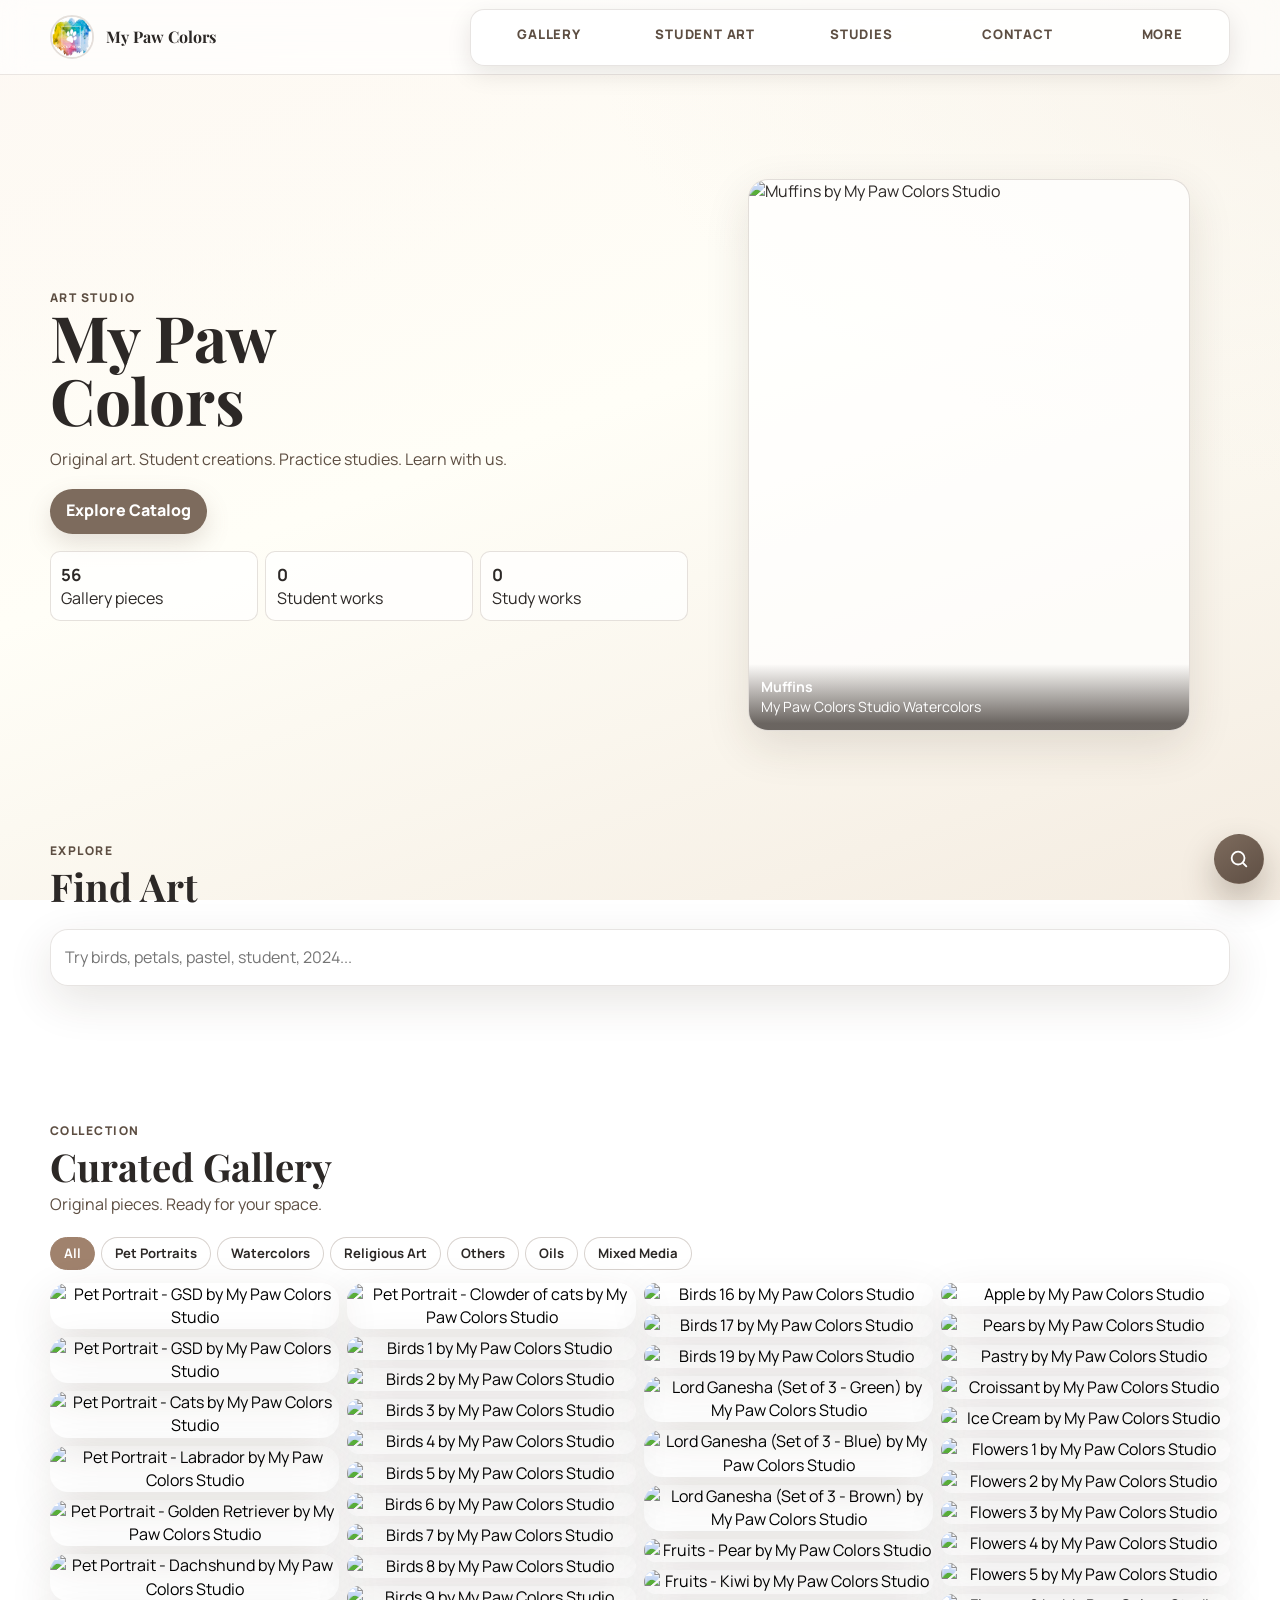
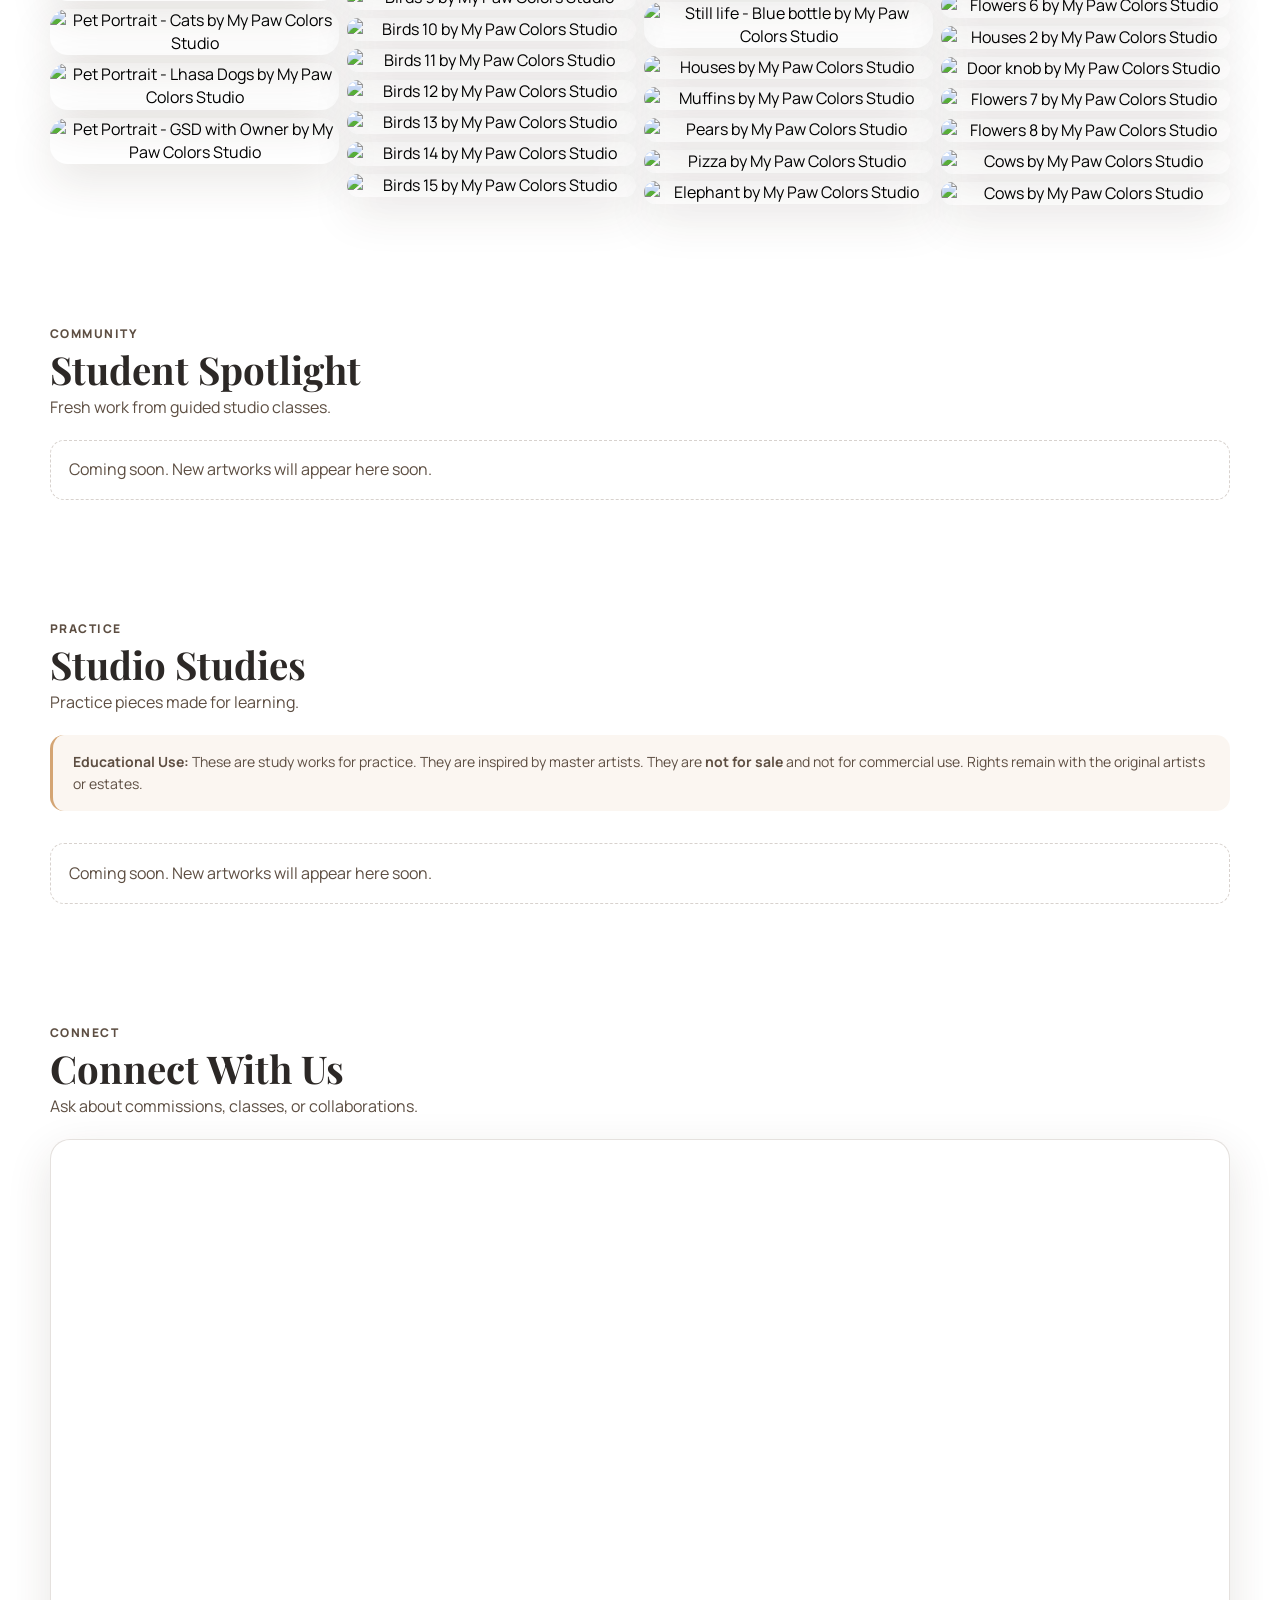
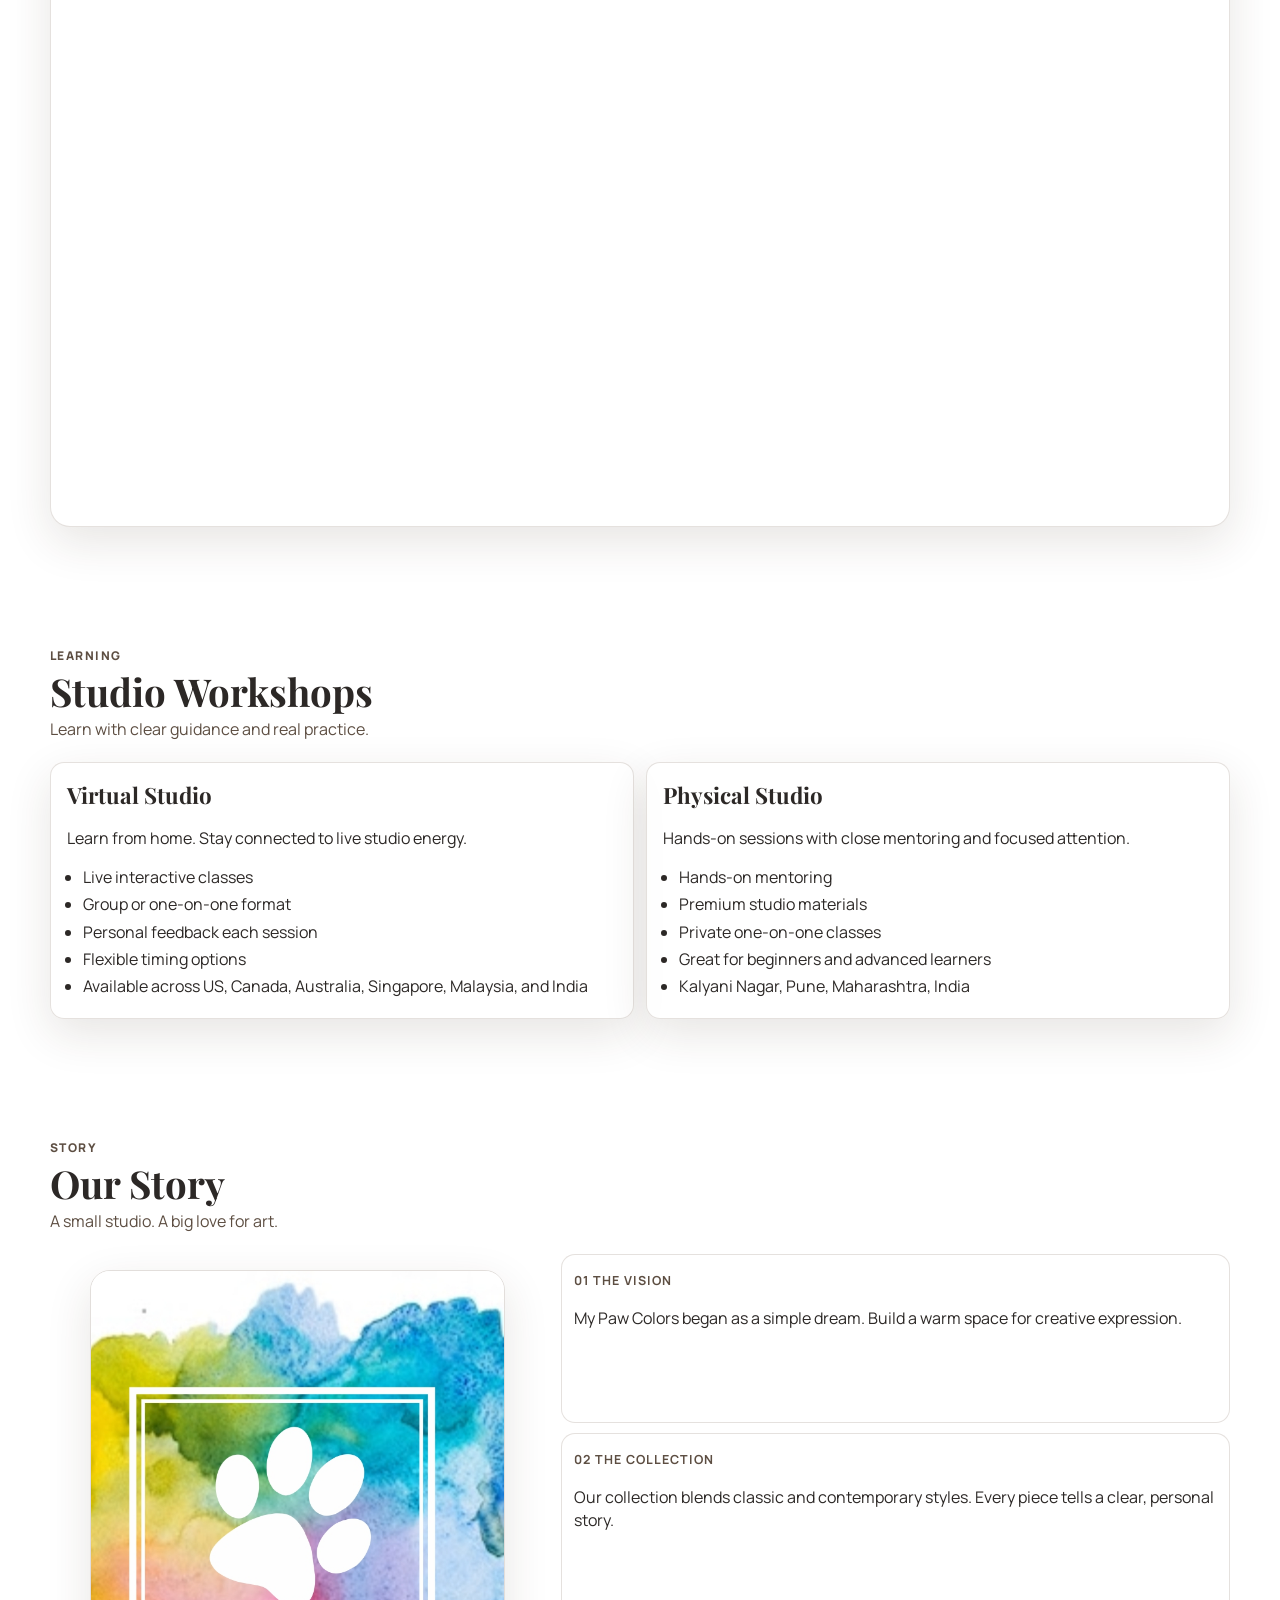
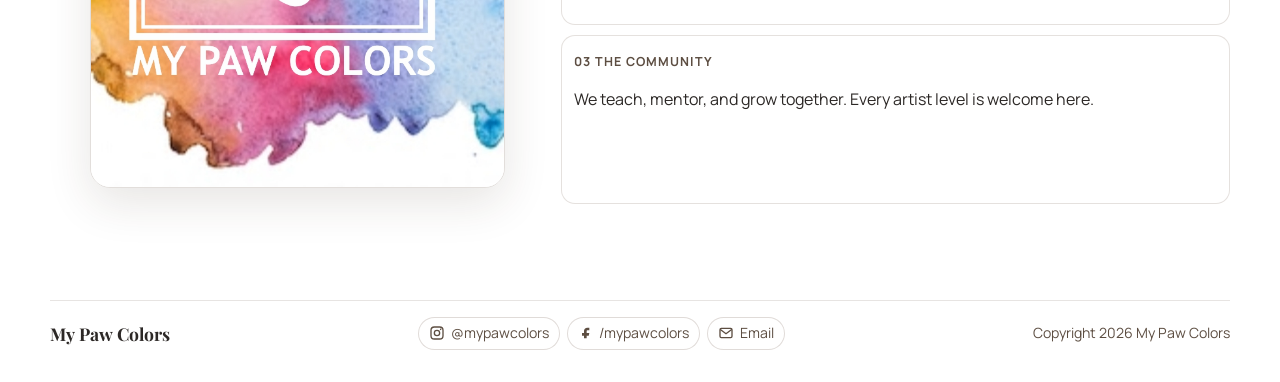
==== commit 039d5d34: "Add files via upload google tags" ====
--- a/index.html
+++ b/index.html
@@ -3,10 +3,29 @@
 <head>
     <meta charset="UTF-8">
     <meta name="viewport" content="width=device-width, initial-scale=1.0">
-    <meta name="description" content="My Paw Colors - Original artwork catalog, student creations, hobby studies, and art classes.">
+    <meta name="description" content="Join My Paw Colors for online art classes for students in the US, Canada, Australia, and Singapore. Explore drawing, painting, and creative studio learning from anywhere.">
+    <meta name="keywords" content="online art class, online art classes for students, art classes US, art classes Canada, art classes Australia, art classes Singapore, drawing classes online, painting classes online, kids art class online, student art studio">
+    <meta name="robots" content="index, follow, max-image-preview:large, max-snippet:-1, max-video-preview:-1">
     <meta name="author" content="My Paw Colors">
     <meta name="theme-color" content="#A0826D">
-    <title>My Paw Colors | Art Studio</title>
+    <meta name="geo.region" content="US, CA, AU, SG">
+    <meta name="language" content="English">
+    <title>Online Art Classes for Students | US, Canada, Australia, Singapore | My Paw Colors</title>
+
+    <meta property="og:type" content="website">
+    <meta property="og:title" content="Online Art Classes for Students | My Paw Colors">
+    <meta property="og:description" content="Online art classes for students across the US, Canada, Australia, and Singapore. Learn drawing, painting, and creativity in a guided virtual studio.">
+    <meta property="og:site_name" content="My Paw Colors">
+    <meta property="og:image" content="my-paw-colors-logo.jpg">
+    <meta property="og:locale" content="en_US">
+    <meta property="og:locale:alternate" content="en_CA">
+    <meta property="og:locale:alternate" content="en_AU">
+    <meta property="og:locale:alternate" content="en_SG">
+
+    <meta name="twitter:card" content="summary_large_image">
+    <meta name="twitter:title" content="Online Art Classes for Students | My Paw Colors">
+    <meta name="twitter:description" content="My Paw Colors offers online art classes for students in the US, Canada, Australia, and Singapore.">
+    <meta name="twitter:image" content="my-paw-colors-logo.jpg">
 
     <link rel="icon" type="image/jpeg" href="my-paw-colors-logo.jpg">
     <link rel="apple-touch-icon" href="my-paw-colors-logo.jpg">
@@ -17,6 +36,36 @@
     <link href="https://fonts.googleapis.com/css2?family=Playfair+Display:wght@500;700;900&family=Manrope:wght@400;500;700;800&display=swap" rel="stylesheet">
 
     <link rel="stylesheet" href="styles.css?v=20260329-2">
+
+        <script type="application/ld+json">
+        {
+            "@context": "https://schema.org",
+            "@type": "EducationalOrganization",
+            "name": "My Paw Colors",
+            "description": "Online art classes for students in the US, Canada, Australia, and Singapore.",
+            "areaServed": [
+                "US",
+                "CA",
+                "AU",
+                "SG"
+            ],
+            "knowsAbout": [
+                "Online art class",
+                "Drawing",
+                "Painting",
+                "Creative learning for students"
+            ]
+        }
+        </script>
+        <!-- Google tag (gtag.js) -->
+<script async src="https://www.googletagmanager.com/gtag/js?id=G-LWERXY1LKG"></script>
+<script>
+  window.dataLayer = window.dataLayer || [];
+  function gtag(){dataLayer.push(arguments);}
+  gtag('js', new Date());
+
+  gtag('config', 'G-LWERXY1LKG');
+</script>
 </head>
 <body class="section-hero">
     <div id="app" aria-live="polite" aria-busy="true">
